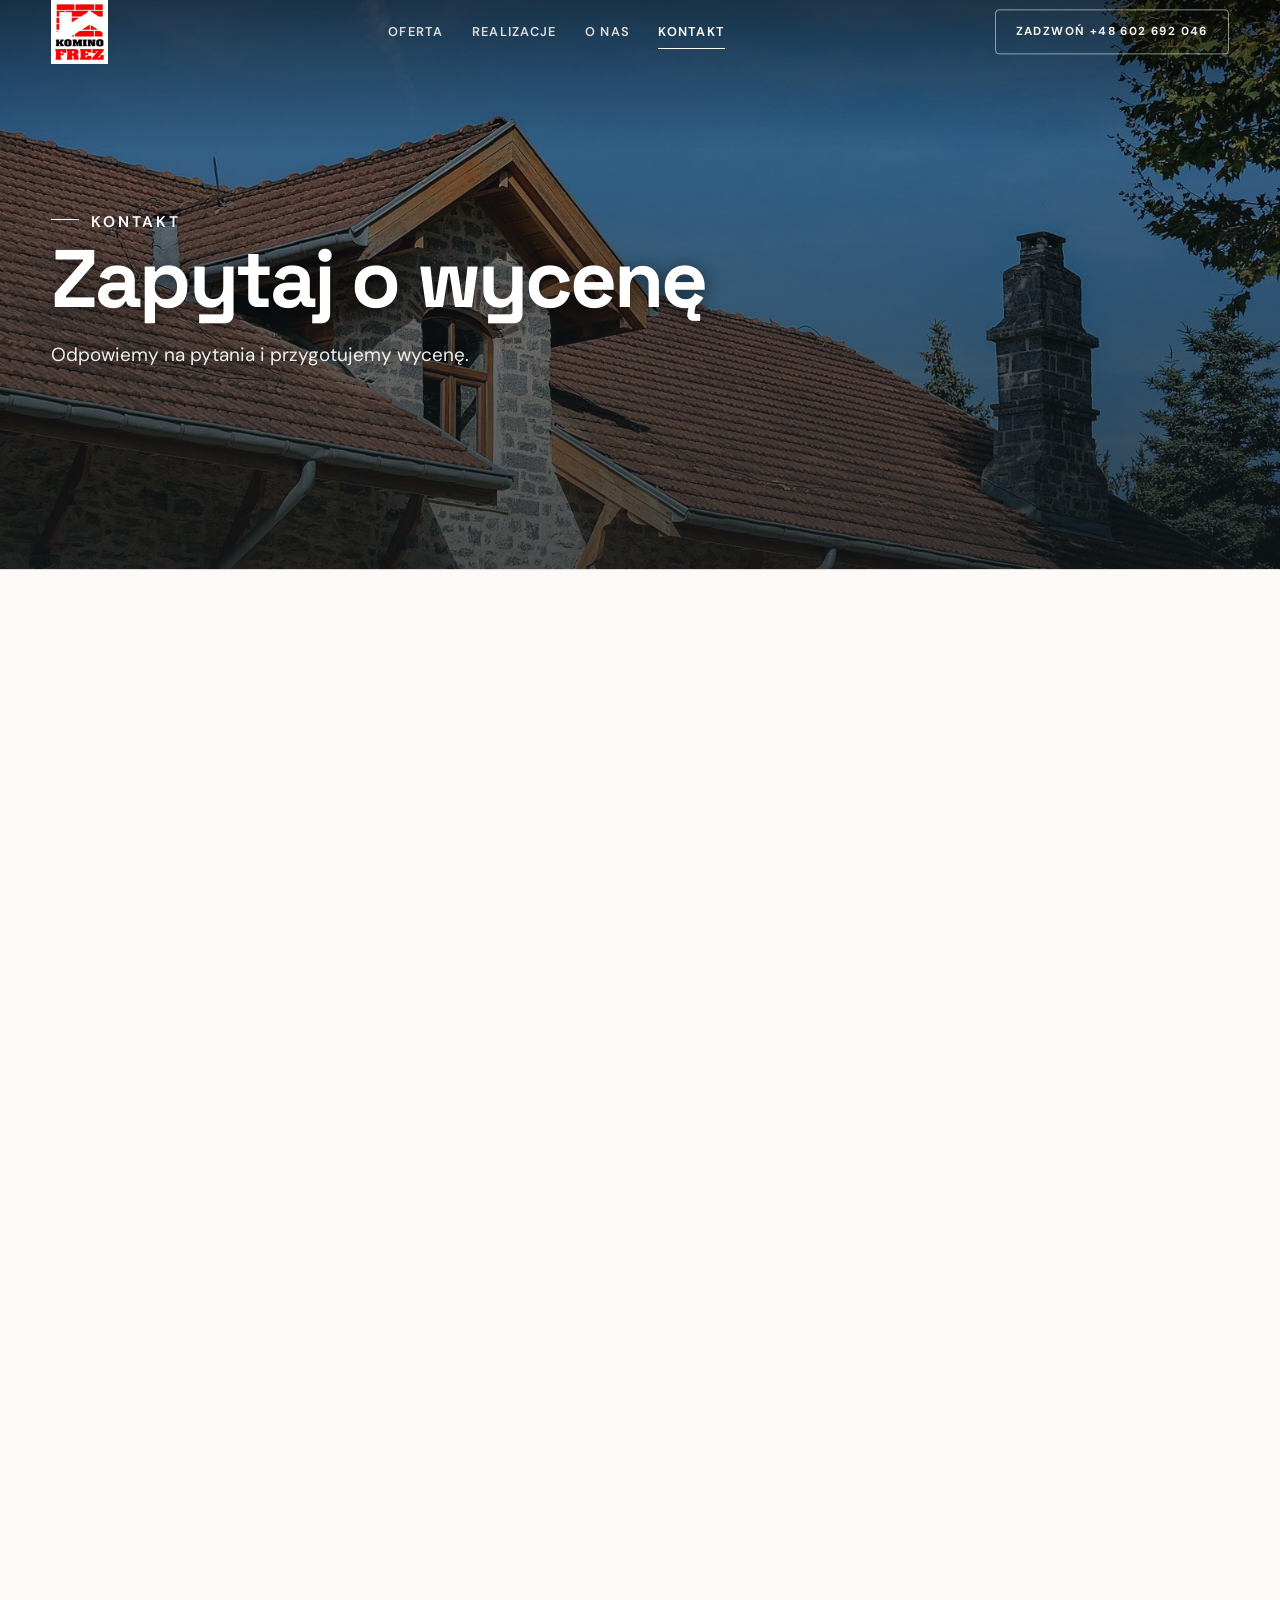
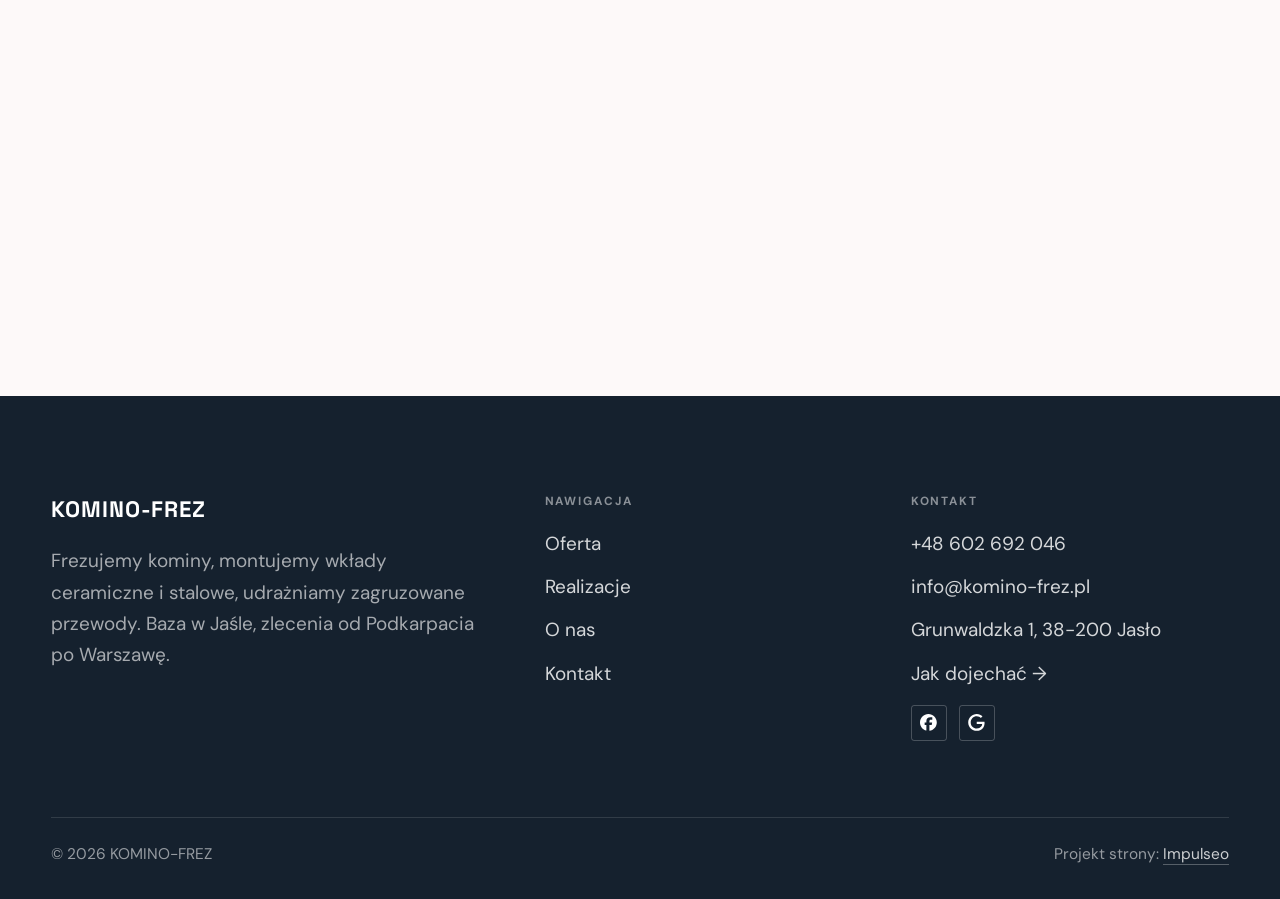
==== kontakt.html @ 948ffa6e "Strona demo: komino-frez" ====
<!DOCTYPE html>
<html lang="pl">
<head>
<meta charset="UTF-8">
<meta name="viewport" content="width=device-width, initial-scale=1.0">
<title>Kontakt - KOMINO-FREZ</title>
<meta name="description" content="Kontakt KOMINO-FREZ - Grunwaldzka 1, 38-200 Jasło">
<link rel="canonical" href="https://kris20032.github.io/komino-frez/kontakt.html">
<meta name="robots" content="noindex, nofollow">
<meta property="og:type" content="website">
<meta property="og:locale" content="pl_PL">
<meta property="og:site_name" content="KOMINO-FREZ">
<meta property="og:title" content="Kontakt - KOMINO-FREZ">
<meta property="og:description" content="Kontakt KOMINO-FREZ - Grunwaldzka 1, 38-200 Jasło">
<meta property="og:url" content="https://kris20032.github.io/komino-frez/kontakt.html">
<meta property="og:image" content="https://kris20032.github.io/komino-frez/img/og.jpg">
<meta property="og:image:width" content="1200">
<meta property="og:image:height" content="630">
<meta name="twitter:card" content="summary_large_image">
<link rel="preconnect" href="https://fonts.googleapis.com">
<link rel="preconnect" href="https://fonts.gstatic.com" crossorigin>
<link href="https://fonts.googleapis.com/css2?family=Space+Grotesk:wght@500;600;700&family=DM+Sans:opsz,wght@9..40,400;9..40,500;9..40,600&display=swap" rel="stylesheet">
<link rel="stylesheet" href="assets/styles.css?v=fa766d61">
</head>
<body>

<header class="nav">
  <div class="wrap nav-inner">
    <a class="brand brand-has-logo" href="index.html"><img class="brand-logo" src="img/logo.png" alt="KOMINO-FREZ" width="664" height="742" decoding="async"></a>
    <nav class="nav-links">
      <a href="oferta.html">Oferta</a>
      <a href="realizacje.html">Realizacje</a>
      <a href="o-nas.html">O nas</a>
      <a href="kontakt.html" class="active" aria-current="page">Kontakt</a>
      <a href="tel:+48602692046" class="btn btn-accent">Zadzwoń +48 602 692 046</a>
    </nav>
    <button class="nav-toggle" aria-label="Menu"><span></span><span></span><span></span></button>
  </div>
</header>

<main>
<section class="pagehead">
  <img src="img/g12.jpg" alt="KOMINO-FREZ - Zapytaj o wycenę" width="1600" height="1066" decoding="async">
  <div class="wrap">
    <span class="eyebrow">Kontakt</span>
    <h1>Zapytaj o wycenę</h1>
    <p>Odpowiemy na pytania i przygotujemy wycenę.</p>
  </div>
</section>
<section>
  <div class="wrap contact-grid">
    <div class="reveal">
      <span class="eyebrow">Dane kontaktowe</span>
      <h2 style="margin:var(--space-4) 0 var(--space-6)">KOMINO-FREZ</h2>
      <div class="info-list">
        <div class="info-row"><div class="ic"><svg class="ico-tel" width="16" height="16" viewBox="0 0 24 24" fill="none" aria-hidden="true"><path d="M6.6 10.8a15.5 15.5 0 0 0 6.6 6.6l2.2-2.2a1 1 0 0 1 1-.24 11.4 11.4 0 0 0 3.6.58 1 1 0 0 1 1 1V20a1 1 0 0 1-1 1A17 17 0 0 1 3 4a1 1 0 0 1 1-1h3.5a1 1 0 0 1 1 1c0 1.25.2 2.46.58 3.6a1 1 0 0 1-.25 1l-2.23 2.2Z" fill="currentColor"/></svg></div><div><div class="lbl">Telefon</div><a class="val" href="tel:+48602692046">+48 602 692 046</a></div></div>
        <div class="info-row"><div class="ic"><svg class="ico-mail" width="16" height="16" viewBox="0 0 24 24" fill="none" aria-hidden="true"><rect x="3.2" y="5.5" width="17.6" height="13" rx="1.6" stroke="currentColor" stroke-width="1.6"/><path d="M4 7l8 6 8-6" stroke="currentColor" stroke-width="1.6" stroke-linecap="round" stroke-linejoin="round"/></svg></div><div><div class="lbl">E-mail</div><a class="val" href="mailto:info@komino-frez.pl">info@komino-frez.pl</a></div></div>
        <div class="info-row"><div class="ic"><svg class="ico-pin" width="16" height="16" viewBox="0 0 24 24" fill="none" aria-hidden="true"><path d="M12 21s7-6.1 7-11.5A7 7 0 0 0 5 9.5C5 14.9 12 21 12 21Z" stroke="currentColor" stroke-width="1.6" fill="none"/><circle cx="12" cy="9.5" r="2.4" fill="currentColor"/></svg></div><div><div class="lbl">Adres</div><div class="val">Grunwaldzka 1, 38-200 Jasło</div></div></div>
      </div>
    </div>
    <div class="reveal">
      <form class="form" action="https://formsubmit.co/info@komino-frez.pl" method="POST">
        <input type="hidden" name="_subject" value="Zapytanie ze strony KOMINO-FREZ">
        <input type="hidden" name="_captcha" value="false">
        <input type="hidden" name="_template" value="table">
        <div class="fld"><label for="name">Imię / firma</label><input id="name" name="name" type="text" placeholder="np. Jan Kowalski" required></div>
        <div class="fld"><label for="email">E-mail</label><input id="email" name="email" type="email" placeholder="adres@email.pl" required></div>
        <div class="fld"><label for="phone">Telefon</label><input id="phone" name="phone" type="tel" placeholder="+48 ..."></div>
        <div class="fld"><label for="msg">Czego dotyczy zapytanie?</label><textarea id="msg" name="message" placeholder="Napisz krótko, w czym możemy pomóc" required></textarea></div>
        <button type="submit" class="btn btn-accent" style="width:100%;justify-content:center">Wyślij zapytanie <span class="arr">→</span></button>
        <p class="note">Wiadomość trafi bezpośrednio do nas. Można też zadzwonić: +48 602 692 046.</p>
      </form>
    </div>
  </div>
</section>
<section style="padding-top:0">
  <div class="wrap reveal">
    <iframe class="map" title="KOMINO-FREZ - Jasło" src="https://maps.google.com/maps?q=49.7413124%2C21.4814884&z=15&output=embed" loading="lazy" referrerpolicy="no-referrer-when-downgrade"></iframe>
  </div>
</section>
</main>

<footer>
  <div class="wrap">
    <div class="foot-grid">
      <div class="foot-brand">
        <div class="name">KOMINO-FREZ</div>
        <p>Frezujemy kominy, montujemy wkłady ceramiczne i stalowe, udrażniamy zagruzowane przewody. Baza w Jaśle, zlecenia od Podkarpacia po Warszawę.</p>
      </div>
      <div class="foot-col">
        <h4>Nawigacja</h4>
        <a href="oferta.html">Oferta</a>
        <a href="realizacje.html">Realizacje</a>
        <a href="o-nas.html">O nas</a>
        <a href="kontakt.html">Kontakt</a>
      </div>
      <div class="foot-col">
        <h4>Kontakt</h4>
        <a href="tel:+48602692046">+48 602 692 046</a>
        <a href="mailto:info@komino-frez.pl">info@komino-frez.pl</a>
        <p>Grunwaldzka 1, 38-200 Jasło</p>
        <a href="https://maps.google.com/?cid=12561230546235447447&g_mp=Cidnb29nbGUubWFwcy5wbGFjZXMudjEuUGxhY2VzLlNlYXJjaFRleHQQAhgEIAA" target="_blank" rel="noopener">Jak dojechać →</a>
      <div class="foot-soc">
        <a class="soc" href="https://www.facebook.com/kominofrez/" target="_blank" rel="noopener" aria-label="Facebook - KOMINO-FREZ"><svg viewBox="0 0 24 24" aria-hidden="true" focusable="false"><path d="M9.101 23.691v-7.98H6.627v-3.667h2.474v-1.58c0-4.085 1.848-5.978 5.858-5.978.401 0 .955.042 1.468.103a8.68 8.68 0 0 1 1.141.195v3.325a8.623 8.623 0 0 0-.653-.036 26.805 26.805 0 0 0-.733-.009c-.707 0-1.259.096-1.675.309a1.686 1.686 0 0 0-.679.622c-.258.42-.374.995-.374 1.752v1.297h3.919l-.386 2.103-.287 1.564h-3.246v8.245C19.396 23.238 24 18.179 24 12.044c0-6.627-5.373-12-12-12s-12 5.373-12 12c0 5.628 3.874 10.35 9.101 11.647Z" fill="currentColor"/></svg></a>
        <a class="soc" href="https://maps.google.com/?cid=12561230546235447447&g_mp=Cidnb29nbGUubWFwcy5wbGFjZXMudjEuUGxhY2VzLlNlYXJjaFRleHQQAhgEIAA" target="_blank" rel="noopener" aria-label="Google - KOMINO-FREZ"><svg viewBox="0 0 24 24" aria-hidden="true" focusable="false"><path d="M12.48 10.92v3.28h7.84c-.24 1.84-.853 3.187-1.787 4.133-1.147 1.147-2.933 2.4-6.053 2.4-4.827 0-8.6-3.893-8.6-8.72s3.773-8.72 8.6-8.72c2.6 0 4.507 1.027 5.907 2.347l2.307-2.307C18.747 1.44 16.133 0 12.48 0 5.867 0 .307 5.387.307 12s5.56 12 12.173 12c3.573 0 6.267-1.173 8.373-3.36 2.16-2.16 2.84-5.213 2.84-7.667 0-.76-.053-1.467-.173-2.053H12.48z" fill="currentColor"/></svg></a>
      </div>
      </div>
    </div>
    <div class="foot-bot">
      <span>© 2026 KOMINO-FREZ</span>
      <span>Projekt strony: <a class="foot-credit" href="https://impulseo.pl" target="_blank" rel="noopener">Impulseo</a></span>
    </div>
  </div>
</footer>
<div class="sticky-call"><a class="sc-call" href="tel:+48602692046"><svg class="ico-tel" width="16" height="16" viewBox="0 0 24 24" fill="none" aria-hidden="true"><path d="M6.6 10.8a15.5 15.5 0 0 0 6.6 6.6l2.2-2.2a1 1 0 0 1 1-.24 11.4 11.4 0 0 0 3.6.58 1 1 0 0 1 1 1V20a1 1 0 0 1-1 1A17 17 0 0 1 3 4a1 1 0 0 1 1-1h3.5a1 1 0 0 1 1 1c0 1.25.2 2.46.58 3.6a1 1 0 0 1-.25 1l-2.23 2.2Z" fill="currentColor"/></svg> Zadzwoń</a><a class="sc-quote" href="kontakt.html">Zadzwoń</a></div>
<div class="demo-wazne" data-do="2026-11-15" data-cykl="3" hidden><svg class="dw-ico" width="13" height="13" viewBox="0 0 24 24" fill="none" aria-hidden="true"><circle cx="12" cy="12" r="8.6" stroke="currentColor" stroke-width="1.8"/><path d="M12 7.2V12l3.3 2" stroke="currentColor" stroke-width="1.8" stroke-linecap="round"/></svg><span class="dw-txt"></span></div>

<script src="assets/main.js"></script>
</body>
</html>
---- assets/styles.css ----
/* ============================================================
   STOLBASZ — premium, architektoniczny B2B fit-out
   Jasna paleta, zero brązu. System wg premium-web-craft.
   Projekt strony: Impulseo (impulseo.pl)
   ============================================================ */

:root{
  /* PALETA — jasna, architektoniczna, chłodna */
  --paper:#F4F6F8;          /* główne tło */
  --paper-2:#E7EBEF;        /* sekcje alternatywne (chłodny jasny szary) */
  --paper-3:#E7EBEF;        /* delikatne wypełnienia */
  --ink:#15212E;            /* tekst główny — chłodny grafit */
  --ink-soft:#243443;       /* nagłówki drugorzędne */
  --muted:#6B7785;          /* tekst poboczny */
  --line:rgba(21,33,46,.12);/* hairline */
  --accent:#E8A317;         /* stonowany petrol-slate — jedyny akcent */
  --accent-d:#C9870C;
  --accent-soft:rgba(232,163,23,.10);
  --dark:#15212E;           /* sekcje ciemne (stopka/CTA) */

  /* HOVER ZDJĘĆ — JEDEN standard dla całego silnika (decyzja K. 04.08.2026, artefakt z wariantami).
     AKTUALNE (K.+Szymon 09.08.2026, wybór z artefaktu 6 wariantów): zoom 1.05 przy 1.4s -
     przy tak długim czasie mocniejszy kadr NIE skacze, tylko „oddycha". Poprzedni standard
     (1.02 / .55s z 04.08) odbierany jako dynamiczny i szybki.
     Spoczynek lekko przygaszony, ale TYLKO tam, gdzie jest mysz (@media hover:hover) —
     na telefonie zdjęcia zostają w pełnej jasności. */
  --img-zoom:1.05;                   /* K.+Szymon 09.08: wariant F z artefaktu porównawczego */
  --img-rest:brightness(.95) saturate(.99);
  --img-hot:brightness(1.06) saturate(1.05);
  --img-dur:1.4s;                    /* K.+Szymon 09.08 (wariant F): powoli = elegancko */
  --img-ease:cubic-bezier(.16,.84,.44,1);  /* miękki ogon, efekt „oddychania" */

  /* ODSTĘPY — skala 4/8 */
  --space-1:4px; --space-2:8px; --space-3:12px; --space-4:16px; --space-5:24px;
  --space-6:32px; --space-7:48px; --space-8:64px; --space-9:96px; --space-10:128px;

  /* TYPOGRAFIA — fluid clamp() (skala podbita 16.07.2026: większe, czytelniejsze litery — uwaga Adama) */
  --text-sm:clamp(.9rem,.87rem + .12vw,1rem);
  --text-base:clamp(1.08rem,1.04rem + .18vw,1.2rem);
  --text-lg:clamp(1.24rem,1.15rem + .34vw,1.44rem);
  --text-h3:clamp(1.34rem,1.22rem + .55vw,1.66rem);
  --text-h2:clamp(2.1rem,1.66rem + 2.1vw,3.1rem);
  --text-h1:clamp(2.9rem,2.1rem + 4vw,5.1rem);

  /* PROMIENIE — architektoniczne, raczej ostre */
  --r-sm:3px; --r-md:6px; --r-lg:10px;

  /* RUCH */
  --ease:cubic-bezier(.25,.46,.45,.94); --dur:.24s;

  /* CIENIE — miękkie, warstwowe */
  --sh-sm:0 1px 2px rgba(16,24,32,.04), 0 2px 8px rgba(16,24,32,.05);
  --sh-md:0 2px 6px rgba(16,24,32,.05), 0 12px 28px -8px rgba(16,24,32,.12);
  --sh-lg:0 6px 14px rgba(16,24,32,.07), 0 26px 56px -18px rgba(16,24,32,.22);

  --hairline:1px solid var(--line);

  --font-display:'Space Grotesk','Inter',sans-serif;
  --font-body:'DM Sans','Inter',sans-serif;
}

*{box-sizing:border-box;margin:0;padding:0}
html{scroll-behavior:smooth}
body{
  font-family:var(--font-body);
  font-size:var(--text-base);
  line-height:1.65;
  color:var(--ink);
  background:var(--paper);
  -webkit-font-smoothing:antialiased;
  text-rendering:optimizeLegibility;
}
img{max-width:100%;height:auto;display:block}  /* height:auto = width/height z atrybutów trzyma proporcje (TOP#12) */
a{color:inherit;text-decoration:none}

.wrap{width:min(92%,1180px);margin-inline:auto}
section{padding-block:clamp(52px,6.5vw,96px)}

h1,h2,h3{font-family:var(--font-display);font-weight:700;line-height:1.08;letter-spacing:-.02em;color:var(--ink)}
h1{font-size:var(--text-h1);letter-spacing:-.035em}
h2{font-size:var(--text-h2);letter-spacing:-.025em}
h3{font-size:var(--text-h3)}
/* MIARA — długość wiersza. WCAG 2.2 SC 1.4.8: max 80 znaków; Butterick: 45–90.
   68ch daje realnie 72–78 znaków polskiego tekstu, czyli z zapasem pod granicą.
   Wcześniej limit miał TYLKO <p> — <li>, <blockquote> i <dd> nie miały żadnego,
   i to jedyny powód, dla którego 23 bloki na dwóch oddanych stronach jadą po
   83–106 znaków w wierszu (pomiar 07.08.2026, bramka `miara`).
   ⚠️ Listy i definicje ograniczamy TYLKO bez klasy: `ul`/`ol` z klasą to u nas
   układ (siatki kafli, menu), a nie tekst ciągły — tam miarę wyznacza układ. */
/* 60ch, nie 68ch (K. 10.08): po zmianie fontów na węższe kroje (DM Sans i spółka)
   w 68ch mieściło się ~90 znaków - bramka pikselowa słusznie zgłaszała przekroczenie
   granicy 80. Pomiar na żywej przeglądarce: 60ch = 90 znaków, 53ch = ~78 znaków, czyli normę WCAG 1.4.8. */
:root{ --miara:53ch }
p{max-width:min(100%,var(--miara))}
blockquote,
ul:not([class])>li, ol:not([class])>li,
dl:not([class])>dd{max-width:min(100%,var(--miara))}

/* ⚠️ Świadomie BEZ wyjątku `.tile p,.card p,.svc p{max-width:none}`, choć nasuwa się sam:
   te akapity BYŁY już ograniczone (stare `p{max-width:65ch}`), więc „wyjątek" nie odblokowałby
   niczego nowego — tylko ROZLUŹNIŁ stan sprzed zmiany na wszystkich demach naraz.
   `figcaption` żadna z reguł wyżej nie dotyczy, więc też nie potrzebuje zwolnienia. */

/* ŁAMANIE. `balance` wyrównuje długości wierszy w nagłówku, `pretty` pilnuje ostatniego
   wiersza akapitu, żeby nie został w nim jeden wyraz. Obsługiwane od Chrome 117 /
   Safari 17.5; starsze przeglądarki po prostu ignorują tę własność.
   `text-wrap:pretty` nie występowało dotąd ANI RAZ w silniku ani w repo klientów. */
h1,h2,h3,.lead,.lede{text-wrap:balance}
p,li,blockquote,dd{text-wrap:pretty}

.eyebrow{
  font-family:var(--font-body);
  font-size:var(--text-sm);
  font-weight:600;
  letter-spacing:.18em;
  text-transform:uppercase;
  color:var(--accent);
  display:inline-flex;align-items:center;gap:var(--space-3);
}
/* flex:none + margin-top = kreska trzyma się PIERWSZEJ linii. Wcześniej align-items:center
   centrowało ją względem całego bloku i przy zawinięciu (długi kicker typu
   „…WNĘTRZ · LESZNO · OD 2019") druga linia lądowała z brzydkim wcięciem. */
.eyebrow{align-items:flex-start}
.eyebrow>*,.eyebrow{text-wrap:balance}   /* dlugi kicker lamal sie na sierote typu samo „2019" w drugiej linii */
.eyebrow::before{content:"";width:28px;height:1px;background:var(--accent);display:inline-block;flex:none;margin-top:.62em}

.muted{color:var(--muted)}
.lead{font-size:var(--text-lg);line-height:1.55;color:var(--ink-soft);max-width:50ch}

/* ---------- BUTTONS ---------- */
.btn{
  display:inline-flex;align-items:center;gap:var(--space-2);
  font-weight:600;font-size:var(--text-sm);letter-spacing:.02em;
  padding:var(--space-4) var(--space-6);
  border-radius:var(--r-sm);
  transition:transform var(--dur) var(--ease),box-shadow var(--dur) var(--ease),background var(--dur) var(--ease);
  cursor:pointer;border:1px solid transparent;
}
.btn-accent{background:var(--accent);color:#fff;box-shadow:var(--sh-sm)}
.btn-accent:hover{background:var(--accent-d);transform:translateY(-2px);box-shadow:var(--sh-md)}
.btn-accent:active{transform:translateY(0);box-shadow:var(--sh-sm)}
.btn-ghost{background:transparent;color:var(--ink);border-color:var(--line)}
.btn-ghost:hover{border-color:var(--accent);color:var(--accent);transform:translateY(-2px)}
.btn-light{background:#fff;color:var(--ink);box-shadow:var(--sh-sm)}
.btn-light:hover{transform:translateY(-2px);box-shadow:var(--sh-md)}
.btn .arr{transition:transform var(--dur) var(--ease)}
.btn:hover .arr{transform:translateX(4px)}

/* ---------- NAV ---------- */
.nav{
  position:sticky;top:0;z-index:50;
  background:color-mix(in srgb,var(--paper) 88%,transparent);
  backdrop-filter:saturate(140%) blur(10px);
  border-bottom:var(--hairline);
}
.nav-inner{display:flex;align-items:center;justify-content:space-between;gap:var(--space-5);height:72px}
/* ANTY-NACHODZENIE (K. 05.08.2026): długa nazwa firmy + przycisk z pełnym numerem nie mieściły się w pasku
   i flex ściskał linki PONIŻEJ ich treści - "Kontakt" wchodził na ramkę "Zadzwoń +48 ...". Teraz ustępuje
   nazwa marki (skrót wielokropkiem), a menu i przycisk nigdy się nie kurczą ani nie zachodzą na siebie. */
.brand{display:flex;flex-direction:column;line-height:1;min-width:0;flex:0 1 auto}
.brand .name{font-family:var(--font-display);font-weight:800;font-size:1.35rem;letter-spacing:.04em;white-space:nowrap;overflow:hidden;text-overflow:ellipsis}
.brand .sub{font-size:.62rem;letter-spacing:.34em;text-transform:uppercase;color:var(--muted);margin-top:5px;white-space:nowrap;overflow:hidden;text-overflow:ellipsis}
.nav-links{display:flex;align-items:center;gap:var(--space-6);flex:0 0 auto}
.nav-links a{font-size:var(--text-sm);font-weight:500;color:var(--ink-soft);position:relative;padding-block:4px;white-space:nowrap;transition:color var(--dur) var(--ease)}
.nav-links a::after{content:"";position:absolute;left:0;bottom:0;width:0;height:1.5px;background:var(--accent);transition:width var(--dur) var(--ease)}
.nav-links a:hover,.nav-links a.active{color:var(--ink)}
.nav-links a:hover::after,.nav-links a.active::after{width:100%}
.nav-links .btn{padding:var(--space-2) var(--space-5)}
/* przyciski w nav: właściwy kolor (przebij .nav-links a) + bez podkreślenia */
.nav-links a.btn-accent{color:#fff}
.nav-links a.btn-ghost,.nav-links a.btn-light{color:var(--ink)}
/* CTA w pasku: NIE podkreślenie spod linków menu, ale ten sam przelatujący błysk,
   co na wszystkich innych przyciskach (zgłoszenie K. 13.08.2026 - „na hero jest efekt
   światła przechodzącego przez przycisk, na navbarze go nie ma, a mają być identyczne").
   Reguła `.nav-links a::after` jest silniejsza od `.btn::after`, więc trzeba jej
   geometrię wyzerować i wpisać połysk z nazwy - samo `display:none` gasiło efekt. */
.nav-links a.btn::after{
  display:block;content:"";position:absolute;inset:0;z-index:-1;pointer-events:none;
  width:auto;height:auto;border-radius:inherit;   /* kasuje geometrię podkreślenia (width:0;height:1.5px) */
  background:linear-gradient(100deg,transparent 32%,rgba(255,255,255,.20) 50%,transparent 68%);
  translate:-120% 0}
@media (prefers-reduced-motion:no-preference){
  .nav-links a.btn:hover::after{translate:120% 0;transition:translate .75s var(--mt-ease,cubic-bezier(.16,.84,.44,1))}
}
.nav-toggle{display:none;background:none;border:none;cursor:pointer;flex-direction:column;gap:5px;padding:8px}
.nav-toggle span{width:24px;height:2px;background:var(--ink);transition:var(--dur)}
/* Ciasny zakres MIĘDZY menu mobilnym a pełnym pulpitem: zbijamy odstępy i nazwę marki,
   żeby wszystko zmieściło się naturalnie, zanim w ogóle dojdzie do skracania wielokropkiem. */
@media(max-width:1280px) and (min-width:921px){
  .nav-links{gap:var(--space-4)}
  .nav-links .btn{padding:var(--space-2) var(--space-4)}
  .brand .name{font-size:1.15rem}
}

/* ---------- HERO (split) ---------- */
.hero{position:relative;overflow:hidden;border-bottom:var(--hairline)}
.hero-grid{display:grid;grid-template-columns:1.05fr .95fr;gap:clamp(24px,4vw,60px);align-items:center;
  padding-block:clamp(36px,4.5vw,64px)}
.hero-copy .eyebrow{margin-bottom:var(--space-5)}
.hero-copy h1{margin-bottom:var(--space-5)}
.hero-copy .lead{margin-bottom:var(--space-7)}
.hero-actions{display:flex;flex-wrap:wrap;gap:var(--space-4)}
.hero-art{position:relative;aspect-ratio:4/3;border-radius:var(--r-lg);overflow:hidden;box-shadow:var(--sh-lg)}
.hero-art img{width:100%;height:100%;object-fit:cover}
.hero-art::after{content:"";position:absolute;inset:0;background:linear-gradient(180deg,transparent 55%,rgba(18,24,28,.28))}
.hero-badge{position:absolute;left:var(--space-5);bottom:var(--space-5);z-index:2;
  background:rgba(252,252,251,.94);backdrop-filter:blur(4px);
  border-radius:var(--r-md);padding:var(--space-4) var(--space-5);box-shadow:var(--sh-md);max-width:78%}
.hero-badge strong{display:block;font-family:var(--font-display);font-size:1rem;letter-spacing:-.01em}
.hero-badge span{font-size:var(--text-sm);color:var(--muted)}

/* ---------- HERO duży / kinowy (strona główna) ---------- */
.hero-cine{position:relative;min-height:clamp(560px,82vh,840px);min-height:clamp(560px,82svh,840px);display:flex;align-items:center;overflow:hidden;border-bottom:var(--hairline)}
.hero-cine>img{position:absolute;inset:0;width:100%;height:100%;object-fit:cover;z-index:0}
.hero-cine::after{content:"";position:absolute;inset:0;z-index:1;
  background:linear-gradient(95deg,rgba(13,18,23,.86) 0%,rgba(13,18,23,.64) 32%,rgba(13,18,23,.24) 62%,rgba(13,18,23,.04) 100%)}
.hero-cine .wrap{position:relative;z-index:2;padding-block:var(--space-8)}
.hero-cine .hero-copy{max-width:660px}
.hero-cine .eyebrow{color:#fff;margin-bottom:var(--space-5)}
.hero-cine .eyebrow::before{background:#fff}
.hero-cine h1{color:#fff;margin-bottom:var(--space-5);font-size:clamp(2.9rem,2rem + 4.4vw,5.2rem);text-wrap:balance}
.hero-cine .lead{color:rgba(255,255,255,.92);max-width:48ch;margin-bottom:var(--space-7)}
.hero-cine .hero-actions{display:flex;flex-wrap:wrap;gap:var(--space-4)}
/* NISKIE OKNO (laptop z dokiem i paskami przeglądarki ma ~700-780 px wysokości widoku):
   H1 do 5.2rem + długi lead nie mieściły się i przyciski wypadały POD krawędź ekranu -
   klient widział stronę bez ani jednego CTA. Skalujemy w dół, zamiast przycinać treść. */
@media(min-width:821px) and (max-height:820px){
  .hero-cine{min-height:clamp(520px,94svh,780px)}
  .hero-cine .wrap{padding-block:var(--space-6)}
  .hero-cine h1{font-size:clamp(2.2rem,1.5rem + 2.6vw,3.6rem);margin-bottom:var(--space-4)}
  .hero-cine .eyebrow{margin-bottom:var(--space-4)}
  .hero-cine .lead{margin-bottom:var(--space-5);max-width:44ch}
}
@media(max-width:680px){
  .hero-cine{min-height:clamp(520px,76vh,640px);min-height:clamp(520px,76svh,640px);align-items:flex-end}
  .hero-cine::after{background:linear-gradient(0deg,rgba(13,18,23,.9) 6%,rgba(13,18,23,.45) 55%,rgba(13,18,23,.25) 100%)}
  .hero-cine .wrap{padding-bottom:var(--space-9)}
  /* TELEFON (~90% oglądających): lead potrafił zająć 8 linii i zepchnąć CTA poza pierwszy ekran.
     Zwężamy interlinię i skalę - treści nie ucinamy, bo to ona sprzedaje. */
  .hero-cine .lead{font-size:.98rem;line-height:1.5;margin-bottom:var(--space-5)}
  .hero-cine .eyebrow{font-size:.72rem;letter-spacing:.13em;margin-bottom:var(--space-4)}
  .hero-cine .eyebrow::before{width:20px}
  .hero-cine h1{margin-bottom:var(--space-4)}
}

/* full-bleed hero variant (podstrony) */
.pagehead{position:relative;min-height:46vh;min-height:46svh;display:flex;align-items:flex-end;overflow:hidden;border-bottom:var(--hairline)}
.pagehead img{position:absolute;inset:0;width:100%;height:100%;object-fit:cover}
/* 10.08.2026 (decyzja K.): mocniejsze przyciemnienie + cień pod tekstem. Bramka mierzyła na
   nagłówkach podstron 3,38-3,43:1 przy wymaganych 4,5 — jasne zdjęcie (hala, śnieg, niebo)
   podchodziło pod biały tekst. Zdjęcia klientów są różne, więc kontrast musi dawać WARSTWA,
   a nie szczęśliwy dobór kadru. */
.pagehead::after{content:"";position:absolute;inset:0;background:linear-gradient(180deg,rgba(18,24,28,.40),rgba(18,24,28,.76))}
.pagehead .wrap{position:relative;z-index:2;padding-block:var(--space-9);color:#fff}
.pagehead h1{color:#fff;max-width:18ch;text-shadow:0 2px 16px rgba(0,0,0,.55)}
.pagehead .eyebrow{color:#fff}
.pagehead .eyebrow::before{background:#fff}
.pagehead p{color:rgba(255,255,255,.92);margin-top:var(--space-4);max-width:54ch;text-shadow:0 1px 12px rgba(0,0,0,.5)}

/* ---------- STRIP (pasek skrótów / liczby) ---------- */
.strip{background:var(--dark);color:#fff}
/* PASEK HASEŁ — standard 04.08.2026 (decyzja K.): 5 haseł w JEDNYM rzędzie, tekst WYŚRODKOWANY,
   węższe marginesy boczne niż reszta strony (pasek ma iść szerzej), równe wysokości kolumn. */
.strip .wrap{width:min(96%,1440px);display:grid;grid-template-columns:repeat(5,1fr);
  gap:var(--space-5);padding-block:var(--space-7);align-items:stretch}
.strip .item .k{font-family:var(--font-display);font-size:clamp(1.05rem,.82rem + .85vw,1.55rem);
  font-weight:800;letter-spacing:-.02em;color:#fff;line-height:1.18;text-wrap:balance}
.strip .item .v{font-size:var(--text-sm);color:rgba(255,255,255,.66);margin-top:var(--space-2);line-height:1.4}
.strip .item{border-left:2px solid var(--accent);padding-inline:var(--space-4);
  text-align:center;display:flex;flex-direction:column;justify-content:center}
/* liczba kolumn = liczba haseł, żeby ostatnie nie zostawało samo w drugim rzędzie.
   Klasę n-N nadaje multipage.py; domyślnie (bez klasy) pasek jest 5-kolumnowy. */
.strip.n-2 .wrap{grid-template-columns:repeat(2,1fr)}
.strip.n-3 .wrap{grid-template-columns:repeat(3,1fr)}
.strip.n-4 .wrap{grid-template-columns:repeat(4,1fr);gap:var(--space-6)}
.strip.n-4 .item .k{font-size:clamp(1.3rem,1rem + 1.1vw,2rem)}
.strip.n-6 .wrap{grid-template-columns:repeat(6,1fr);gap:var(--space-4)}
.strip.n-6 .item .k{font-size:clamp(.98rem,.8rem + .7vw,1.35rem)}
/* równe łamanie: zamiast "długa linia + jedno słowo" obie linie zbliżonej długości */
.strip .item .k{text-wrap:balance}

/* ---------- SECTION HEAD ---------- */
.head{max-width:48rem;margin-bottom:var(--space-8)}
.head.center{margin-inline:auto;text-align:center}
.head .eyebrow{margin-bottom:var(--space-4)}
.head h2{margin-bottom:var(--space-4)}
.head p{color:var(--muted);font-size:var(--text-lg);line-height:1.55}
.head.center p{margin-inline:auto}

/* ---------- INTRO SPLIT ---------- */
.split{display:grid;grid-template-columns:.92fr 1.08fr;gap:clamp(28px,5vw,80px);align-items:center}
.split.rev{grid-template-columns:1.08fr .92fr}
.split.rev .split-art{order:-1}
.split-art{position:relative;aspect-ratio:5/4;border-radius:var(--r-lg);overflow:hidden;box-shadow:var(--sh-lg)}
.split-art img{width:100%;height:100%;object-fit:cover}
.split-copy h2{margin-bottom:var(--space-5)}
.split-copy p+p{margin-top:var(--space-4)}
.split-copy .btn{margin-top:var(--space-6)}

/* ---------- SERVICES (zakres) ---------- */
.svc-grid{display:grid;grid-template-columns:repeat(auto-fit,minmax(280px,1fr));gap:var(--space-5)}
.svc{background:#fff;border:var(--hairline);border-radius:var(--r-md);padding:var(--space-7) var(--space-6);
  transition:transform var(--dur) var(--ease),box-shadow var(--dur) var(--ease),border-color var(--dur) var(--ease);
  position:relative;overflow:hidden}
.svc::before{content:"";position:absolute;left:0;top:0;width:3px;height:0;background:var(--accent);transition:height var(--dur) var(--ease)}
.svc:hover{transform:translateY(-4px);box-shadow:var(--sh-md);border-color:transparent}
.svc:hover::before{height:100%}
.svc .ic{font-family:var(--font-display);font-size:.8rem;font-weight:700;letter-spacing:.12em;color:var(--accent);margin-bottom:var(--space-4)}
.svc h3{margin-bottom:var(--space-3);font-size:1.22rem}
.svc p{color:var(--muted);font-size:var(--text-base);line-height:1.6}

/* big detailed service rows */
.svc-row{display:grid;grid-template-columns:.8fr 1.2fr;gap:clamp(20px,4vw,60px);align-items:center;padding-block:var(--space-8)}
.svc-row+.svc-row{border-top:var(--hairline)}
.svc-row.rev{grid-template-columns:1.2fr .8fr}
/* Naprzemienny układ wierszy oferty: co drugi wiersz ma zdjęcie po PRAWEJ.
   Było `order:-1` — martwy kod, bo zdjęcie i tak jest pierwszym dzieckiem w HTML,
   więc wszystkie wiersze wyglądały identycznie (zdjęcie zawsze z lewej), a `rev`
   zmieniało tylko szerokość kolumn. Znalezione 29.07.2026 przy różnicowaniu kierunków
   animacji (pomiar pozycji: art.mid 390/502 przy row.mid 756 — zawsze lewa strona). */
.svc-row.rev .svc-row-art{order:2}
.svc-row-art{aspect-ratio:4/3;border-radius:var(--r-md);overflow:hidden;box-shadow:var(--sh-md)}
.svc-row-art img{width:100%;height:100%;object-fit:cover}
.svc-row h3{font-size:1.5rem;margin-bottom:var(--space-4)}
.svc-row .num{font-family:var(--font-display);font-size:.85rem;font-weight:700;letter-spacing:.14em;color:var(--accent);display:block;margin-bottom:var(--space-3)}
.svc-row ul{list-style:none;margin-top:var(--space-4);display:flex;flex-direction:column;gap:var(--space-2)}
.svc-row li{position:relative;padding-left:var(--space-5);color:var(--muted);font-size:var(--text-base)}
.svc-row li::before{content:"";position:absolute;left:0;top:.62em;width:8px;height:1px;background:var(--accent)}

/* ---------- GALLERY (realizacje) ---------- */
.gallery{display:grid;grid-template-columns:repeat(12,1fr);gap:var(--space-4);grid-auto-rows:200px}
/* GALERIA MASONRY — pionowe zdjęcia (portrety beauty/wellness) bez przycinania: kolumny, height auto */
.gallery-masonry{column-count:3;column-gap:var(--space-4)}
@media(max-width:900px){.gallery-masonry{column-count:2}}
@media(max-width:560px){.gallery-masonry{column-count:1}}
.gallery-masonry .m-tile{break-inside:avoid;margin:0 0 var(--space-4);padding:0;position:relative;overflow:hidden;border-radius:var(--r-md);border:1px solid var(--line)}
.gallery-masonry .m-tile img{width:100%;height:auto;display:block}
.gallery-masonry .m-tile .cap{position:absolute;left:0;right:0;bottom:0;padding:var(--space-4);color:#fff;background:linear-gradient(0deg,rgba(0,0,0,.55),transparent);font-size:var(--text-sm)}
.gallery-masonry .m-tile .cap small{display:block;font-weight:400;opacity:.78;letter-spacing:.04em;text-transform:uppercase;font-size:.66rem;margin-top:3px}
.tile{position:relative;overflow:hidden;border-radius:var(--r-md);box-shadow:var(--sh-sm);
  transition:transform var(--dur) var(--ease),box-shadow var(--dur) var(--ease)}
.tile img{width:100%;height:100%;object-fit:cover;
  transition:transform var(--img-dur) var(--img-ease),filter var(--img-dur) var(--img-ease)}
.tile:hover{box-shadow:var(--sh-md)}
.tile .cap{position:absolute;left:0;right:0;bottom:0;padding:var(--space-5) var(--space-4) var(--space-4);
  /* mocniejszy spad + cien pod tekstem: na JASNYCH zdjeciach klienta (biale fronty, sciany)
     slaby gradient dawal kontrast ~1.5:1 zamiast wymaganych 3.6:1 (bramka wygladu, 10.08.2026) */
  background:linear-gradient(transparent 10%,rgba(18,24,28,.55) 40%,rgba(18,24,28,.88) 68%,rgba(18,24,28,.99));color:#fff;
  text-shadow:0 1px 2px rgba(0,0,0,.85),0 2px 10px rgba(0,0,0,.55);
  font-size:var(--text-sm);font-weight:600;letter-spacing:.01em;
  opacity:0;transform:translateY(8px);transition:var(--dur) var(--ease)}
.tile:hover .cap{opacity:1;transform:translateY(0)}
.tile .cap small{display:block;font-weight:400;opacity:.78;letter-spacing:.04em;text-transform:uppercase;font-size:.66rem;margin-top:3px}
/* bento spans */
.t-wide{grid-column:span 6}
.t-tall{grid-column:span 6;grid-row:span 2}
.t-std{grid-column:span 6}
.t-third{grid-column:span 4}
.t-two3{grid-column:span 8}

/* ---------- TRUST / WIARYGODNOŚĆ ---------- */
.trust{background:var(--paper-2)}
.trust-grid{display:grid;grid-template-columns:repeat(auto-fit,minmax(240px,1fr));gap:var(--space-5);margin-top:var(--space-7)}
.trust-card{background:#fff;border-radius:var(--r-md);padding:var(--space-7) var(--space-6);box-shadow:var(--sh-sm);border-top:3px solid var(--accent)}
.trust-card .big{font-family:var(--font-display);font-size:clamp(1.8rem,1.3rem + 1.6vw,2.6rem);font-weight:800;letter-spacing:-.02em;color:var(--ink);line-height:1}
.trust-card h3{font-size:1.12rem;margin:var(--space-3) 0 var(--space-2)}
.trust-card p{color:var(--muted);font-size:var(--text-base);line-height:1.55}

/* ---------- CTA band ---------- */
.cta{background:var(--dark);color:#fff;position:relative;overflow:hidden}
/* telefon w CTA: na ciemnym tle biały (domyślnie), rodziny z JASNYM tłem CTA
   nadpisują to u siebie - wcześniej kolor siedział w stylu inline i wygrywał z rodziną. */
.cta .btn-ghost-cta{color:#fff;border-color:rgba(255,255,255,.3)}
.cta .wrap{display:grid;grid-template-columns:1.4fr .6fr;gap:var(--space-7);align-items:center;position:relative;z-index:2}
.cta h2{color:#fff;max-width:20ch}
.cta p{color:rgba(255,255,255,.74);margin-top:var(--space-4)}
.cta-actions{display:flex;flex-direction:column;gap:var(--space-3);align-items:flex-start}
.cta::before{content:"";position:absolute;right:-80px;top:-80px;width:360px;height:360px;border-radius:50%;
  background:radial-gradient(circle,var(--accent-soft),transparent 70%)}

/* ---------- CONTACT ---------- */
.contact-grid{display:grid;grid-template-columns:.85fr 1.15fr;gap:clamp(28px,4vw,56px);align-items:start}
.info-list{display:flex;flex-direction:column;gap:var(--space-2)}
.info-row{display:flex;gap:var(--space-4);align-items:flex-start;padding-block:var(--space-4);border-bottom:var(--hairline)}
.info-row .ic{flex:none;width:42px;height:42px;display:grid;place-items:center;border-radius:50%;
  background:var(--accent-soft);color:var(--accent);font-size:1.05rem}
.info-row .lbl{font-size:.72rem;letter-spacing:.14em;text-transform:uppercase;color:var(--muted)}
.info-row .val{font-weight:600;font-size:var(--text-base);margin-top:2px}
.info-row a.val:hover{color:var(--accent)}
.map{border:none;border-radius:var(--r-lg);box-shadow:var(--sh-md);width:100%;height:100%;min-height:380px;filter:grayscale(.2) contrast(1.02)}
.form{background:#fff;border:var(--hairline);border-radius:var(--r-lg);padding:clamp(24px,3vw,40px);box-shadow:var(--sh-sm)}
.form .fld{margin-bottom:var(--space-5)}
.form label{display:block;font-size:var(--text-sm);font-weight:600;margin-bottom:var(--space-2)}
.form input,.form textarea{width:100%;font-family:inherit;font-size:var(--text-base);color:var(--ink);
  padding:var(--space-4);border:var(--hairline);border-radius:var(--r-sm);background:var(--paper);transition:border-color var(--dur)}
.form input:focus,.form textarea:focus{outline:none;border-color:var(--accent);background:#fff}
.form textarea{resize:vertical;min-height:120px}
.form .note{font-size:var(--text-sm);color:var(--muted);margin-top:var(--space-3)}

/* ---------- FOOTER ---------- */
footer{background:var(--dark);color:#fff;padding-block:var(--space-9) var(--space-6)}
.foot-grid{display:grid;grid-template-columns:1.4fr 1fr 1fr;gap:var(--space-7);margin-bottom:var(--space-8)}
.foot-brand .name{font-family:var(--font-display);font-weight:800;font-size:1.4rem;letter-spacing:.04em}
.foot-brand p{color:rgba(255,255,255,.62);margin-top:var(--space-4);font-size:var(--text-base);max-width:38ch}
.foot-col h4{font-size:.74rem;letter-spacing:.16em;text-transform:uppercase;color:rgba(255,255,255,.5);margin-bottom:var(--space-4)}
.foot-col a,.foot-col p{display:block;color:rgba(255,255,255,.82);font-size:var(--text-base);margin-bottom:var(--space-3)}
.foot-col a:hover{color:#fff}
.foot-bot{border-top:1px solid rgba(255,255,255,.12);padding-top:var(--space-5);display:flex;justify-content:space-between;flex-wrap:wrap;gap:var(--space-3);
  font-size:var(--text-sm);color:rgba(255,255,255,.55)}
.foot-bot a:hover{color:#fff}
/* Podpis w stopce = klikalny link do impulseo.pl (31.07.2026). Ma być WIDOCZNIE klikalny,
   ale nie krzyczeć - stąd sam kolor jaśniejszy + delikatne podkreślenie na najeździe. */
.foot-bot a.foot-credit{color:rgba(255,255,255,.78);text-decoration:none;border-bottom:1px solid rgba(255,255,255,.28)}
.foot-bot a.foot-credit:hover{color:#fff;border-bottom-color:#fff}

/* ---------- REVEAL ---------- */
.reveal{opacity:0;transform:translateY(22px);transition:opacity .6s var(--ease),transform .6s var(--ease)}
.reveal.in{opacity:1;transform:none}

/* ---------- RESPONSIVE ---------- */
@media(max-width:920px){
  .hero-grid,.split,.split.rev,.svc-row,.svc-row.rev,.cta .wrap,.contact-grid,.foot-grid{grid-template-columns:1fr}
  .split.rev .split-art,.svc-row.rev .svc-row-art{order:0}
  .hero-art{aspect-ratio:16/10;max-height:420px}
  .strip .wrap,.strip.n-2 .wrap,.strip.n-3 .wrap,.strip.n-4 .wrap,.strip.n-6 .wrap{grid-template-columns:repeat(2,1fr);gap:var(--space-6)}
  .strip .item .k,.strip.n-6 .item .k{font-size:clamp(1.3rem,1.1rem + 1vw,2rem)}
  .gallery{grid-auto-rows:180px}
  .t-wide,.t-tall,.t-std,.t-third,.t-two3{grid-column:span 6}
  .t-tall{grid-row:span 1}
  .cta-actions{flex-direction:row;flex-wrap:wrap}
  .foot-grid{gap:var(--space-6)}
}
@media(max-width:680px){
  .nav-links{position:fixed;inset:72px 0 auto 0;background:var(--paper);flex-direction:column;align-items:stretch;
    gap:0;padding:var(--space-4) 6%;border-bottom:var(--hairline);box-shadow:var(--sh-md);
    transform:translateY(-120%);transition:transform var(--dur) var(--ease)}
  .nav-links.open{transform:translateY(0)}
  .nav-links a{padding-block:var(--space-4);border-bottom:var(--hairline)}
  .nav-links .btn{margin-top:var(--space-3);justify-content:center}
  .nav-toggle{display:flex}
  .strip .wrap,.strip.n-2 .wrap,.strip.n-3 .wrap,.strip.n-4 .wrap,.strip.n-6 .wrap{grid-template-columns:1fr}
  .gallery{grid-template-columns:repeat(6,1fr)}
  .foot-grid{grid-template-columns:1fr}
}
@media(prefers-reduced-motion:reduce){
  /* audyt 09.08 TOP#14: samo skrócenie duration przy animacji INFINITE = stroboskop
     (pętla .01ms miga ekranem); iteration-count:1 gasi pętlę naprawdę. Pseudoelementy
     też - tła hero (gastro/studio) animują ::before/img, blanket na * ich nie łapał. */
  *,*::before,*::after{animation-duration:.01ms!important;animation-iteration-count:1!important;animation-delay:0s!important;transition:none!important}
  .reveal{opacity:1!important;transform:none!important}
  html{scroll-behavior:auto}
}

/* ============================================================
   PREMIUM LAYER — destylat deep-researchu branż (anty-AI, spokój).
   Zmienne STOLBASZ (--accent/--ink/--paper/--line/--dark). Ruch ledwo
   zauważalny, krzywa cubic-bezier(.16,.84,.44,1); prefers-reduced-motion
   pokryte blanketem wyżej. Karty hairline zamiast cieni = #1 sygnał „nie-AI".
   ============================================================ */

/* więcej oddechu między sekcjami (liderzy: 110-130px) */
section{padding-block:clamp(64px,8vw,128px)}

/* 1) Aksamitny reveal — dłuższa, miękka krzywa zamiast „skoku" */
.reveal{transition:opacity .9s cubic-bezier(.16,.84,.44,1),transform .9s cubic-bezier(.16,.84,.44,1);will-change:opacity,transform}
/* stagger TYLKO w galerii (tam pozycja = porządek dzieci) */
.gallery .reveal:nth-child(2){transition-delay:.07s}
.gallery .reveal:nth-child(3){transition-delay:.14s}
.gallery .reveal:nth-child(4){transition-delay:.21s}
.gallery .reveal:nth-child(5){transition-delay:.28s}
.gallery .reveal:nth-child(6){transition-delay:.35s}

/* 2) Hero STATYCZNY na .hero-cine — Ken Burns CAŁKIEM WYŁĄCZONY 26.06 (3. zgłoszenie Szymona).
   GENEZA: animowanie scale na <img> hero z teksturami (cegły/framugi) re-samplinguje obraz
   klatka po klatce → na części ekranów drobne drganie/shimmer = „heroshot się trzęsie".
   translateY usunięto wcześniej, scale-only + will-change/GPU NIE wystarczyły do GWARANCJI gładkości.
   Krzysztof zażądał pewności („make sure, że błąd się nie pojawi") > efekt. Zero animacji = 0% drgania.
   Delikatny zoom zostaje TYLKO w pełnoekranowych hero gastro/studio (hg-bg/hs-bg — tło, inny
   mechanizm, chwalone, nigdy nie zgłaszane). NIE wracać do KB na .hero-cine bez realnego testu
   na sprzęcie klienta — to ryzyko regresji „trzęsienia”. */
/* BEZPIECZNY "wow" na hero = jednorazowy FADE-IN (opacity), nie zoom.
   opacity nie dotyka bitmapy → gładkie na KAŻDYM zdjęciu/ekranie/GPU, zero ryzyka migotania.
   Geometryczny ruch (scale/translate) na .hero-cine jest ZAKAZANY (bramka pilnuje). */
@keyframes heroFade{from{opacity:0}to{opacity:1}}
.hero-cine>img{transform:none;animation:heroFade 1.1s ease-out both}

/* 3) Akcentowy hairline pod nagłówkiem sekcji, który „rysuje się" przy wejściu */
.head h2{position:relative;padding-bottom:18px}
.head h2::after{content:"";position:absolute;left:0;bottom:0;height:1px;width:0;background:var(--accent);transition:width 1s cubic-bezier(.16,.84,.44,1) .15s}
.head.center h2::after{left:50%;transform:translateX(-50%)}
.head.reveal.in h2::after,.head.center.reveal.in h2::after{width:54px}

/* 4) Karty HAIRLINE zamiast cieni/zaokrągleń (najmocniejszy anty-AI detal) */
.svc{background:transparent;border:1px solid var(--line);border-radius:var(--r-sm);box-shadow:none}
.svc:hover{box-shadow:none;border-color:var(--accent);transform:translateY(-3px)}
.trust-card{background:transparent;box-shadow:none;border:1px solid var(--line);border-top:2px solid var(--accent);border-radius:var(--r-sm)}
.tile{box-shadow:none;border-radius:var(--r-sm)}
.tile:hover{box-shadow:none}

/* 5) Sticky-nav kondensuje się po przewinięciu (sygnał dopracowania) */
.nav{transition:box-shadow .4s ease,background .4s ease}
.nav.is-stuck{box-shadow:0 1px 0 var(--line),0 14px 30px -24px rgba(0,0,0,.45)}
.nav-inner{transition:height .35s var(--ease)}
.nav.is-stuck .nav-inner{height:60px}

/* 6) MANIFESTO — pełnoekranowy cytat-bohater (zastępuje generyczne „Dlaczego my") */
.manifesto{background:var(--paper-2);text-align:center}
.manifesto .wrap{max-width:60rem}
.manifesto p{font-family:var(--font-display);font-style:italic;font-size:clamp(1.6rem,1rem + 2.4vw,2.8rem);line-height:1.32;color:var(--ink-soft);margin-inline:auto;max-width:26ch;position:relative;padding-top:var(--space-8)}
.manifesto p::before{content:"";position:absolute;top:0;left:50%;transform:translateX(-50%);width:54px;height:1px;background:var(--accent)}
.manifesto p span{color:var(--accent);font-style:italic}

/* 7) GATEWAYS — 3 duże bramy-zdjęcia (zamiast paska menu usług) */
.gateways{display:grid;grid-template-columns:repeat(3,1fr);gap:var(--space-4)}
.gateway{position:relative;aspect-ratio:3/4;overflow:hidden;border-radius:var(--r-sm);display:block}
.gateway img{width:100%;height:100%;object-fit:cover;
  transition:transform var(--img-dur) var(--img-ease),filter var(--img-dur) var(--img-ease)}
.gateway::after{content:"";position:absolute;inset:0;background:linear-gradient(180deg,transparent 38%,rgba(18,24,28,.74))}
/* ===== HOVER ZDJĘĆ — jedno miejsce dla WSZYSTKICH kafli ze zdjęciem (K. 04.08.2026) ===== */
@media(hover:hover){
  .tile img,.gateway img,.m-tile img{filter:var(--img-rest)}
  .tile:hover img,
  .gateway:hover img,
  .m-tile:hover img{transform:scale(var(--img-zoom));filter:var(--img-hot)}
}
.m-tile img{transition:transform var(--img-dur) var(--img-ease),filter var(--img-dur) var(--img-ease)}
.gateway .g-ttl{position:absolute;left:0;right:0;bottom:0;z-index:2;padding:var(--space-6) var(--space-5);color:#fff;font-family:var(--font-display);font-size:1.45rem;letter-spacing:-.01em;line-height:1.15}
.gateway .g-ttl small{display:block;font-family:var(--font-body);font-size:var(--text-sm);font-weight:400;opacity:.82;letter-spacing:.03em;margin-top:5px}
@media(max-width:760px){.gateways{grid-template-columns:1fr}.gateway{aspect-ratio:16/10}}

/* 8) LOGO klienta w nagłówku (gdy podane --logo) */
/* 52px domyślnie (feedback Bartka 06.07.2026: 40px ginęło, uwaga padła 3x; ~56px sprawdzone na żywym demie anna-borowiec-makeup) */
.brand-logo{height:64px;width:auto;max-width:300px;object-fit:contain;display:block}
.nav.is-stuck .brand-logo{height:52px}
@media(max-width:680px){.brand-logo{height:46px;max-width:210px}}


/* === RWD: nagłówki na wąskich ekranach (dodane 17.07.2026 razem z fixem clamp) ===
   Po przywróceniu działania clamp() dolna granica --text-h1 (2.9rem) rozpychała
   dokument przy długich polskich słowach na telefonach. Tu ją zjeżdżamy. */
@media (max-width:560px){
  :root{
    --text-h1:clamp(1.9rem, 1.15rem + 4.4vw, 2.7rem);
    --text-h2:clamp(1.5rem, 1rem + 3vw, 2.1rem);
  }
  .hero-cine h1{font-size:clamp(1.9rem, 1.15rem + 4.4vw, 2.7rem)}
  h1,h2{overflow-wrap:break-word}
}

/* GODZINY (godziny_grid z briefu) — dzień po lewej, godziny po prawej. Wcześniej BRAK stylu
   powodował sklejenie "Poniedziałek-Piątek8:00-20:00" (dodane 2026-07-21). Neutralne dla dem bez grafiku. */
.godz{display:flex;flex-direction:column;gap:2px;max-width:440px;margin-top:8px}
.godz-row{display:flex;justify-content:space-between;align-items:baseline;gap:24px;padding:10px 0;border-bottom:1px solid var(--line)}
.godz-row:last-child{border-bottom:0}
.godz-row b{font-weight:600;color:var(--ink)}
.godz-row span{color:var(--muted);white-space:nowrap}

/* === FAQ (lekcja 08.08.2026) ===
   Sekcja faq_klinika() trafia NIE tylko do rodziny „klinika" (multipage.py: także układ FACHOWCY),
   a style leżały wyłącznie w families/klinika.css — u hydraulika/dekarza FAQ renderowało się jako
   goła lista <details> z domyślnym trójkącikiem przeglądarki (wpadka: demo Instalatorstwo Gała).
   Dlatego baza. Rodzina może to nadpisać na wierzchu. */
.faq-list{max-width:48rem;margin:var(--space-8) auto 0;display:flex;flex-direction:column;gap:var(--space-3)}
.faq-item{border:1px solid var(--line);border-radius:var(--r-md);background:var(--paper);padding:var(--space-4) var(--space-5)}
.faq-item summary{font-family:var(--font-display);font-weight:600;color:var(--ink);cursor:pointer;list-style:none;display:flex;justify-content:space-between;gap:1rem}
.faq-item summary::-webkit-details-marker{display:none}
.faq-item summary::after{content:"+";color:var(--accent-d);font-weight:700;font-size:1.2rem;line-height:1}
.faq-item[open] summary::after{content:"-"}
.faq-item p{color:var(--ink-soft);font-size:var(--text-base);line-height:1.6;margin:var(--space-3) 0 0}

/* === LICZBA OPINII PRZY SEKCJI OPINII (08.08.2026, wzorzec irismeble.pl, decyzja K.) ===
   Trzy cytaty bez kontekstu czyta się jak „firma ma trzy opinie". Ta linijka mówi wprost,
   ile ich jest naprawdę - dane i tak przychodzą z reconu i szły dotąd wyłącznie do hero.
   Baza, nie rodzina: sekcja opinii renderuje się we WSZYSTKICH układach, a style opinii
   leżą per rodzina - bez tego u części rodzin linijka byłaby gołym tekstem (ta sama pułapka
   co z FAQ wyżej). Rodzina może nadpisać na wierzchu. */
.op-meta{
  text-align:center;margin:calc(var(--space-3) * -1) 0 var(--space-6);
  color:var(--muted);font-size:var(--text-base);letter-spacing:.01em;
}
.op-meta .ico-star{color:var(--accent-d);margin-right:2px}

/* --- licznik ważności DEMA (pomysł K. 09.08) - tylko wersje pokazowe --- */
.demo-wazne{position:fixed;top:calc(var(--nav-h, 64px) + 14px);right:14px;z-index:95;
  display:inline-flex;align-items:center;gap:.45em;
  background:rgba(21,25,28,.82);color:#fff;font-size:.72rem;font-weight:600;letter-spacing:.01em;
  padding:.42em .8em .42em .62em;border-radius:999px;backdrop-filter:saturate(140%) blur(8px);
  border:1px solid rgba(255,255,255,.14);box-shadow:0 10px 24px -14px rgba(0,0,0,.6);
  pointer-events:none;
  /* NIE pokazuje się przy wejściu (K. 09.08) - wjeżdża dopiero po zejściu z hero */
  opacity:0;transform:translateY(-10px);
  transition:opacity .7s var(--ease),transform .7s var(--ease)}
.demo-wazne.is-on{opacity:1;transform:none}
.demo-wazne .dw-ico{flex:none;opacity:.85}
.demo-wazne b{font-weight:700;font-variant-numeric:tabular-nums;color:#FFD9A3}
.demo-wazne .dw-zeg{font-variant-numeric:tabular-nums;font-feature-settings:"tnum";
  opacity:.72;margin-left:.15em;letter-spacing:.01em}
.demo-wazne.is-pilne{background:rgba(150,32,28,.9);border-color:rgba(255,255,255,.2)}
.demo-wazne .dw-pilne{color:#FFE0DE}
@media(max-width:820px){.demo-wazne{top:auto;bottom:70px;right:10px}}

/* --- pasek mini-opinii pod hero (audyt 09.08 TOP#27) - tylko przy realnych recenzjach --- */
.opinie-mini{padding-block:0;border-bottom:var(--hairline)}
.opinie-mini .om-row{display:grid;grid-template-columns:repeat(3,1fr);gap:var(--space-6);padding-block:var(--space-5)}
.opinie-mini .om-item blockquote{font-size:var(--text-sm);color:var(--ink-soft);line-height:1.5;margin:0}
.opinie-mini .om-autor{display:block;margin-top:var(--space-2);font-size:.78rem;font-weight:600;color:var(--muted);letter-spacing:.04em}
@media(max-width:820px){.opinie-mini .om-row{grid-template-columns:1fr;gap:var(--space-4)}
  .opinie-mini .om-item:nth-child(n+3){display:none}}

/* --- AKCENT-TEKST (audyt 09.08 TOP#11/12, decyzja K.) ---------------------------
   Kolor firmowy jest jasny, dopóki nie musi być literą. --accent zostaje żywy
   (kreski, przyciski, pasek haseł); litera akcentowa na JASNYM tle bierze
   --accent-text (dokleja palette_auto; domyślnie accent-d). Tylko color -
   border/background/pseudo zostają żywe. Ciemna sekcja CTA = wyjątek. */
:root{--accent-text:var(--accent-d)}
.eyebrow, .svc .ic, .svc-row .num, .info-row .ic, .info-row a.val:hover,
.manifesto p span, .faq-item summary::after, .op-meta .ico-star, .op-star,
.fu-cta, .obszar-list li:hover, .btn-ghost:hover, .nav.nav-solid .brand .sub,
.proces-os .pc-cur, .os-on .proces-os .proces-line > li.os-done .pno { color:var(--accent-text) }
.cta .eyebrow { color:var(--accent) }

/* --- dostępność (audyt 09.08 TOP#23, podzbiór bezpieczny) --- */
html{scroll-padding-top:84px}                       /* kotwice nie chowają się pod sticky-nav */
:focus-visible{outline:2px solid var(--accent-text);outline-offset:2px}  /* widoczny fokus tylko z klawiatury */
main{display:block}

/* --- kafelek „Zobacz opinie w Google" (K. 09.08) - znak marki zamiast gołego linku --- */
.op-meta{text-align:center;max-width:none;margin-inline:auto}
.op-google{display:inline-flex;align-items:center;gap:.6em;
  padding:.62em 1.15em;border:1px solid var(--line);border-radius:999px;
  background:var(--paper);color:var(--ink);font-size:var(--text-sm);font-weight:600;
  transition:border-color var(--dur) var(--ease),box-shadow var(--dur) var(--ease),transform var(--dur) var(--ease)}
.op-google .op-g-ico{flex:none}                        /* oficjalny 4-kolorowy znak Google */
.op-google .arr{transition:transform var(--dur) var(--ease)}
.op-google:hover{border-color:var(--accent);box-shadow:var(--sh-sm);transform:translateY(-1px)}
.op-google:hover .arr{transform:translateX(3px)}

/* ============================================================
   HOVER KART I KAFLI - JEDEN STANDARD DLA WSZYSTKICH RODZIN (K. 10.08:
   „każde demo ma wyglądać tak premium"). Wcześniej premium-hover miała tylko
   rodzina fachowców (.fu-row), reszta rodzin renderowała karty bez reakcji.
   Zasada ta sama: reakcja NATYCHMIAST (0s), gaśnięcie łagodne; ledwie widoczne
   tło, kreska akcentu z lewej, strzałka rusza. Zero cieni-poduszek.
   ⛔ Świadomie POMIJAMY kafle ze zdjęciem (.tile/.gateway/.m-tile) - tam działa
   już zoom 1.05/1.4s i dokładanie ramek by go zabiło.
   ============================================================ */
.card, .svc, .gateway-txt, .menu-cat, .prod-card, .pak-card, .faq-item, .obj-tile{
  position:relative;transition:background .22s ease-out,border-color .22s ease-out}
.card::before, .menu-cat::before, .prod-card::before, .pak-card::before{
  content:"";position:absolute;left:0;top:0;bottom:0;width:3px;background:var(--accent);
  transform:scaleY(0);transform-origin:top;transition:transform .09s ease-out;border-radius:2px}
@media(hover:hover){
  .card:hover, .svc:hover, .menu-cat:hover, .prod-card:hover, .pak-card:hover{
    background:color-mix(in srgb,var(--accent) 9%,transparent);
    border-color:color-mix(in srgb,var(--accent) 45%,var(--line));
    transition-duration:0s}
  .card:hover::before, .menu-cat:hover::before,
  .prod-card:hover::before, .pak-card:hover::before{transform:scaleY(1)}
  .card:hover .arr, .svc:hover .arr, .menu-cat:hover .arr{transform:translateX(.3rem)}
}
.card .arr, .svc .arr, .menu-cat .arr{display:inline-block;transition:transform .1s ease-out}

/* ============================================================
   PLAKIETKA OPINII GOOGLE (K. 13.08.2026, wzór od Marcelego)
   Jedna forma we WSZYSTKICH układach hero (hg/hk/hs/ha/hd/tb/kt) zamiast
   gołego tekstu „★ Ocena 4,4 w Google · 7 opinii". Cudza ocena to najmocniejszy
   dowód zaufania na stronie - ma wyglądać jak odznaka, nie jak podpis.
   Tło i obwódka liczone z KOLORU TEKSTU, więc ta sama plakietka działa na
   ciemnym zdjęciu (biały napis → jasna mgiełka) i na jasnej sekcji (ciemny
   napis → delikatny szary). Zero osobnych wariantów do utrzymania.
   ============================================================ */
.g-badge{
  display:inline-flex;align-items:center;gap:.62em;
  padding:.52em 1em;border-radius:999px;
  background:color-mix(in srgb,currentColor 8%,transparent);
  border:1px solid color-mix(in srgb,currentColor 20%,transparent);
  -webkit-backdrop-filter:blur(6px);backdrop-filter:blur(6px);
  font-size:.98rem;line-height:1;font-weight:500;letter-spacing:.01em;
  white-space:nowrap;vertical-align:middle;max-width:100%}
.g-badge .gb-ico,.g-badge .gb-stars{flex:none}
.g-badge .gb-ocena{font-weight:700;font-size:1.08em;letter-spacing:.01em}
.g-badge .gb-txt{opacity:.92}
@media(max-width:560px){
  .g-badge{gap:.45em;padding:.45em .8em;font-size:.86rem}
  .g-badge .gb-stars{width:62px;height:12.4px}
  .g-badge .gb-ico{width:16px;height:16px}
}

/* === rodzina: fachowcy === */
/* ============================================================
   RODZINA: FACHOWCY (hydraulik/elektryk/remont/brukarstwo/ogrodzenia)
   Doklejane NA WIERZCH base.css. Dziedziczy paletę/fonty skórki (trade/elektryk).
   Filozofia: telefon-bohater + zaufanie + „bezpłatna wycena". Spokój, nie krzyk.
   (count-up i podwójny iframe mapy świadomie pominięte - krytyka blueprintu.)
   ============================================================ */

/* --- PROCES - oś „jak pracujemy" (podpis rodziny, czego nie ma w meblach) --- */
.proces{background:var(--paper-2)}
.proces-line{list-style:none;display:grid;grid-template-columns:repeat(4,1fr);gap:var(--space-5);position:relative;margin:0;padding:0}
.proces-line li{position:relative;padding-top:var(--space-7)}
.proces-line li::before{content:"";position:absolute;top:14px;left:0;right:0;height:1px;background:var(--line)}
.proces-line li:last-child::before{right:50%}
.proces-line li:first-child::before{left:50%}
.proces-line li::after{content:"";position:absolute;top:9px;left:calc(50% - 6px);width:11px;height:11px;border-radius:50%;background:var(--accent);box-shadow:0 0 0 4px var(--paper-2)}
.proces-line .pno{font-family:var(--font-display);font-weight:800;font-size:1.5rem;color:var(--accent);letter-spacing:-.02em;display:block;margin-bottom:var(--space-3);text-align:center}
.proces-line h3{font-size:1.1rem;margin-bottom:var(--space-2);text-align:center}
.proces-line p{color:var(--muted);font-size:var(--text-sm);line-height:1.5;text-align:center;max-width:26ch;margin-inline:auto}
@media(max-width:820px){
  .proces-line{grid-template-columns:1fr;gap:0}
  .proces-line li{padding:var(--space-5) 0 var(--space-5) var(--space-7)}
  .proces-line li::before{left:5px;right:auto;top:0;bottom:0;width:1px;height:auto}
  .proces-line li:first-child::before,.proces-line li:last-child::before{left:5px;right:auto}
  .proces-line li::after{top:var(--space-6);left:0}
  .proces-line .pno,.proces-line h3,.proces-line p{text-align:left;margin-inline:0}
}

/* --- OBSZAR DZIAŁANIA - lokalność (chipy z REALNEGO miasta, bez drugiego iframe) --- */
.obszar .head{text-align:center;margin-inline:auto}
.obszar .head .eyebrow{justify-content:center}
.obszar-list{list-style:none;display:flex;flex-wrap:wrap;justify-content:center;gap:var(--space-3);margin:0;padding:0;max-width:60rem;margin-inline:auto}
.obszar-list li{border:1px solid var(--line);border-radius:999px;padding:var(--space-2) var(--space-5);
  font-size:var(--text-sm);font-weight:600;color:var(--ink-soft);transition:border-color .24s var(--ease),color .24s var(--ease)}
.obszar-list li:hover{border-color:var(--accent);color:var(--accent)}
.obszar-list li.is-home{background:var(--accent);border-color:var(--accent);color:#fff}

/* --- STICKY-CALL - dolny pasek mobile (najważniejszy konwerter tej rodziny) --- */
.sticky-call{display:none}
@media(max-width:820px){
  .sticky-call{display:grid;grid-template-columns:1fr 1fr;gap:1px;position:fixed;left:0;right:0;bottom:0;z-index:90;
    background:var(--line);box-shadow:0 -6px 20px -10px rgba(0,0,0,.4);padding-bottom:env(safe-area-inset-bottom,0px);transition:transform .25s ease,opacity .25s ease}
  .sticky-call.schowany{transform:translateY(110%);opacity:0;pointer-events:none}
  .sticky-call a{padding:15px 8px;text-align:center;font-weight:700;font-size:.95rem;letter-spacing:.01em}
  .sc-call{background:var(--accent);color:#fff}
  .sc-quote{background:var(--paper);color:var(--ink)}
  body{padding-bottom:calc(64px + env(safe-area-inset-bottom,0px))}
}

/* --- Blok „Awaria? Dzwoń” (opcjonalny, hydraulik/elektryk) --- */
.awaria{background:var(--dark);color:#fff}
.awaria .wrap{display:flex;flex-wrap:wrap;align-items:center;justify-content:space-between;gap:var(--space-5);padding-block:var(--space-7)}
.awaria h3{color:#fff;font-size:clamp(1.3rem,1rem + 1.2vw,1.8rem)}
.awaria p{color:rgba(255,255,255,.72);margin-top:var(--space-2)}
.awaria .btn-accent{white-space:nowrap}

/* === CERTYFIKATY / CZYM PRACUJEMY (gated: renderuje sie tylko gdy brief poda certy/marki/gwarancja) - mocny lever dla dekarzy === */
.auto-marki .marki-list{display:flex;flex-wrap:wrap;justify-content:center;gap:clamp(.8rem,2.5vw,1.6rem);list-style:none;margin:var(--space-7) 0 0;padding:0}
.auto-marki .marki-list li{font-family:var(--font-display);text-transform:uppercase;letter-spacing:.12em;font-weight:600;
  font-size:clamp(.82rem,1.5vw,1rem);color:var(--ink-soft);padding:.5rem 1rem;border:1px solid var(--line);border-radius:var(--r-sm)}
.marki-gwar{text-align:center;color:var(--muted);font-size:var(--text-sm);margin-top:var(--space-6)}

/* ============================================================
   FAZA 3 - OSOBNY UKŁAD FACHOWCY (research wf_e4ed63db + krytyka z policzonym WCAG). Doklejane na wierzch.
   Tożsamość: ZAUFANIE + DUŻY TELEFON + DOWÓD. Dwublok hero (zdjęcie | lity panel), bezpośrednio, solidnie.
   ============================================================ */

/* --- P0 KONTRAST: bursztyn jako TEKST na jasnym = 2.0 FAIL (policzone). Naprawy (bursztyn->ciemny tekst / ink). --- */
.btn-accent{color:#14171c}                                  /* bursztyn + ciemny tekst = 8.28 PASS */
.sticky-call .sc-call{color:#14171c}                        /* sticky bursztyn + ciemny tekst */
.obszar-list li.is-home{background:var(--ink);border-color:var(--ink);color:#fff}  /* było bursztyn+biel 2.17 -> ink+biel 16.29 */
.proces-line .pno{color:var(--ink-soft)}                    /* numery procesu: było bursztyn 2.0 -> ink-soft (czytelne); kropka osi zostaje bursztyn (grafika) */

/* --- Ikona telefonu (uzywana w hero hf-phone-num; nav styluje silnik NAV NOBU) --- */
.ico-tel{vertical-align:-2px;margin-right:.3em}

/* === HERO FACHOWCY — WARIANT A „PEŁNY EKRAN" (wybór K. 27.07.2026; zastąpił dwublok 46%/54%).
   Powód zmiany: stary dwublok nie dobijał do końca ekranu (zostawał pusty pas nad promise-bar),
   zdjęcie było ucięte w wąski pasek, a dowód (ocena/gwarancja) siedział dopiero niżej w trust-bar.
   Teraz: zdjęcie na pełny ekran + gradient od lewej (tekst czytelny NIE przez wycięty panel,
   tylko przez policzony overlay), gigant-telefon, dowód w pierwszym ekranie.
   Zdjęcie zostaje PIERWSZYM dzieckiem sekcji (blur-guard + mobilny fallback). STATYCZNE, bez Ken Burns.
   Poprzednia wersja: fachowcy.css.bak-20260727-201952-przed-heroA === */
.hero-fach{position:relative;isolation:isolate;display:flex;align-items:center;
  min-height:clamp(560px,92vh,900px);min-height:clamp(560px,92svh,900px)}
.hf-photo{position:absolute;inset:0;width:100%;height:100%;object-fit:cover;display:block;
  background:var(--dark);z-index:-2}                          /* EAGER, bez animacji (zero janku) */
/* Gradient trzyma ciemno DO ~62% szerokości, bo dotąd sięga najdłuższa linia tekstu (.hf-inner 46rem).
   Wcześniejsza wersja jaśniała już od 34% i końcówki linii lądowały na jasnym tle. */
/* 08.08.2026 (lekcja 2026-08-08-010, K.: „czemu hero jest takie ciemne?"): zasłona rozjaśniona.
   Poprzednio 0.95→0.26 przykrywało CAŁY kadr i zdjęcie było ledwo widoczne — a lekcja 2026-08-06-004
   mówi wprost: „nigdy pełne przyciemnienie zdjęcia, zabija kadr". Teraz ciemno tylko POD TEKSTEM
   (lewa część, gdzie stoi .hf-inner), prawa strona prawie odsłonięta. Czytelność napisów dokłada
   text-shadow niżej — cień zamiast koca na całym zdjęciu. */
.hero-fach::after{content:"";position:absolute;inset:0;z-index:-1;
  background:linear-gradient(102deg,rgba(14,17,21,.86) 0%,rgba(14,17,21,.78) 30%,rgba(14,17,21,.52) 55%,rgba(14,17,21,.2) 78%,rgba(14,17,21,.06) 100%)}
/* Cień pod napisami hero — pozwala trzymać zasłonę lekką, a tekst nadal czytelny na jaśniejszym kadrze. */
.hf-kicker,.hf-title,.hf-lead,.hf-phone,.hf-trust{text-shadow:0 1px 2px rgba(0,0,0,.55),0 2px 12px rgba(0,0,0,.35)}
.hf-panel{width:min(92%,1180px);margin-inline:auto;color:#fff;   /* ta sama miara co .wrap w base.css */
  padding:clamp(6.5rem,13vh,9rem) 0 clamp(2.6rem,6vh,3.6rem)}
.hf-inner{max-width:46rem}
/* Akcent SKÓRKI rozjaśniony do czytelności na ciemnym tle. NIE hardkodować bursztynu:
   każda skórka ma swój akcent (elektryk=niebieski, dach=czerwony...), a stały kolor rozjeżdżał
   się z przyciskami. Pierwsza deklaracja = fallback dla przeglądarek bez color-mix.
   Dwa poziomy, bo WCAG stawia różne progi: --accent-lit dla MAŁEGO tekstu (kicker, próg 4.5:1;
   62% daje 7.5 na tle hero), --accent-strong dla DUŻEGO (akcent w H1, próg 3:1; 74% daje 6.1
   i jest wyraźnie widoczny - przy 62% ginął i wyglądał po prostu na biały). Policzone, nie na oko. */
.hero-fach{--accent-lit:rgba(255,255,255,.92);--accent-strong:rgba(255,255,255,.96)}
@supports (color:color-mix(in srgb,red,#fff)){
  .hero-fach{--accent-lit:color-mix(in srgb,var(--accent) 62%,#fff);
             --accent-strong:color-mix(in srgb,var(--accent) 74%,#fff)}
}
.hf-kicker{font-family:var(--font-display);font-weight:700;text-transform:uppercase;letter-spacing:.2em;
  font-size:clamp(.74rem,1.4vw,.88rem);color:var(--accent-lit);display:flex;align-items:center;gap:.8rem}
.hf-kicker::before{content:"";width:34px;height:2px;background:var(--accent-lit);flex:none}
.hf-title{color:#fff;font-family:var(--font-display);font-weight:800;line-height:1.02;letter-spacing:-.022em;
  font-size:clamp(2.3rem,1.6rem + 3.2vw,4.3rem);margin:var(--space-4) 0 var(--space-4);text-wrap:balance}
.hf-title em{font-style:normal;color:var(--accent-strong)}        /* druga część H1 = akcent skórki, rozjaśniony */
.hf-lead{color:rgba(255,255,255,.86);font-size:clamp(1rem,.96rem + .3vw,1.18rem);line-height:1.6;max-width:38rem}
.hf-phone{display:inline-flex;flex-direction:column;gap:.2rem;margin:var(--space-6) 0 var(--space-5);width:fit-content}
.hf-phone-lab{font-size:.74rem;text-transform:uppercase;letter-spacing:.18em;color:rgba(255,255,255,.62);font-weight:600}
.hf-phone-num{font-family:var(--font-display);font-weight:800;color:#fff;font-variant-numeric:tabular-nums;white-space:nowrap;
  font-size:clamp(2rem,1.5rem + 2.4vw,3.05rem);line-height:1;display:inline-flex;align-items:center}
.hf-phone-num .ico-tel{width:.7em;height:.7em;color:var(--accent);margin-right:.35em}   /* ikona bursztyn, cyfry białe */
.hf-phone:hover .hf-phone-num{color:var(--accent-lit)}
.hf-actions{display:flex;flex-wrap:wrap;gap:var(--space-3)}
.hf-ghost{color:#fff;border-color:rgba(255,255,255,.5)}
.hf-trust{margin-top:var(--space-6);padding-top:var(--space-4);border-top:1px solid rgba(255,255,255,.18);
  color:rgba(255,255,255,.9);font-weight:600;font-size:var(--text-sm);letter-spacing:.01em;max-width:38rem}
@media(max-width:820px){
  .hero-fach{min-height:clamp(520px,88svh,760px)}
  /* 08.08.2026: na telefonie było .72→.95, czyli zdjęcia praktycznie nie było widać. Teraz góra kadru
     zostaje odsłonięta, ciemnieje dopiero pod tekstem (tekst na telefonie stoi na dole). */
  .hero-fach::after{background:linear-gradient(178deg,rgba(14,17,21,.28) 0%,rgba(14,17,21,.6) 55%,rgba(14,17,21,.86) 100%)}
  .hf-panel{padding-top:clamp(5.5rem,16vh,7rem)}
  .hf-lead{font-size:1rem}
}
@media(prefers-reduced-motion:reduce){.hero-fach *{animation:none!important}}

/* === PROMISE BAR: zawsze-obecna sygnatura usługowa (anty recon-collapse) === */
.fach-promise{background:var(--paper-2);border-bottom:var(--hairline);padding-block:0}
.fach-promise .wrap{padding-block:var(--space-4)}
.fp-row{list-style:none;margin:0;padding:0;display:flex;flex-wrap:wrap;justify-content:center;align-items:center;gap:clamp(.6rem,2.4vw,2rem)}
.fp-row li{font-family:var(--font-display);font-weight:700;text-transform:uppercase;letter-spacing:.08em;
  font-size:clamp(.72rem,1.3vw,.85rem);color:var(--ink-soft);display:flex;align-items:center}
.fp-row li:not(:last-child)::after{content:"";width:6px;height:6px;border-radius:50%;background:var(--accent);margin-left:clamp(.6rem,2.4vw,2rem)}

/* === TRUST BAR (gated): jasne pasmo, cyfry INK (NIE bursztyn=2.0 FAIL), bursztyn jako kreska pod liczbą === */
.trust-bar{background:var(--paper);border-bottom:var(--hairline)}
.trust-bar .wrap{display:flex;flex-wrap:wrap;align-items:center;justify-content:center;gap:clamp(1rem,3vw,2.6rem);padding-block:var(--space-7)}
.tb-stats{display:flex;flex-wrap:wrap;gap:clamp(1rem,3vw,2.6rem)}
.tb-stat{display:flex;flex-direction:column;align-items:center;text-align:center;padding-bottom:var(--space-2);border-bottom:3px solid var(--accent)}
.tb-num{font-family:var(--font-display);font-weight:800;font-size:clamp(2rem,3vw,2.8rem);line-height:1;color:var(--ink);font-variant-numeric:tabular-nums}
.tb-lab{font-size:.74rem;text-transform:uppercase;letter-spacing:.08em;color:var(--muted);margin-top:.3rem}
.tb-google{font-weight:700;color:var(--ink);font-size:var(--text-base);background:var(--paper-2);border:var(--hairline);border-radius:999px;padding:.5rem 1.1rem;font-variant-numeric:tabular-nums}
.tb-seal{font-family:var(--font-display);font-weight:700;text-transform:uppercase;letter-spacing:.06em;font-size:.85rem;
  color:var(--ink);border:1px solid var(--accent);border-radius:var(--r-sm);padding:.5rem 1rem}

/* === LISTA USŁUG (zamiast bram-nastrojowych): konkret "co + zakres + wycena" === */
.fach-uslugi .fu-list{list-style:none;margin:var(--space-8) 0 0;padding:0;display:flex;flex-direction:column}
.fu-row{display:grid;grid-template-columns:minmax(11rem,1fr) 2fr auto;gap:clamp(1rem,3vw,2.5rem);align-items:center;
  padding-block:var(--space-5);border-top:1px solid var(--line)}
.fu-row:last-child{border-bottom:1px solid var(--line)}
.fu-name{font-family:var(--font-display);font-weight:700;font-size:1.15rem;color:var(--ink)}
.fu-desc{color:var(--muted);font-size:var(--text-sm);line-height:1.55}
.fu-cta{font-weight:700;font-size:var(--text-sm);color:var(--accent-text);white-space:nowrap}
.fu-cta .arr{display:inline-block;transition:transform .1s ease-out}

/* HOVER WIERSZA USŁUGI (K. 09.08: „żeby więcej się działo, ale nie do przesady").
   Cały wiersz jest linkiem, więc reaguje CAŁY: ledwo widoczne rozjaśnienie tła, nazwa
   przesuwa się o włos w stronę czytania, kreska akcentu wjeżdża z lewej, strzałka rusza.
   Zero cieni i ramek - premium to spokojny ruch, nie podświetlony kafel. */
/* reakcja NATYCHMIASTOWA (K. 09.08: „mniejsze opóźnienie") - kursor jest na wierszu,
   więc podświetlenie ma nadążać za palcem; powolne tempo zostaje dla ZDJĘĆ, nie dla UI */
/* Podświetlenie zapala się NATYCHMIAST (0s) i gaśnie łagodnie (.22s) - klasyczny chwyt
   z dobrych interfejsów: reakcja ma wyprzedzać oko, a znikanie nie może mrugać.
   Szybciej już się nie da - to jest zero. */
.fu-row{position:relative;transition:background .22s ease-out}
.fu-row::before{content:"";position:absolute;left:0;top:-1px;bottom:0;width:3px;
  background:var(--accent);transform:scaleY(0);transform-origin:top;
  transition:transform .09s ease-out}
.fu-row .fu-name{transition:transform .1s ease-out,color .1s ease-out}
@media(hover:hover){
  .fu-row:hover{background:color-mix(in srgb,var(--accent) 11%,transparent);transition-duration:0s}
  .fu-row:hover::before{transform:scaleY(1)}
  .fu-row:hover .fu-name{transform:translateX(.42rem)}
  .fu-row:hover .fu-cta{color:var(--accent-text)}
  .fu-row:hover .fu-cta .arr{transform:translateX(.3rem)}
}
.fu-row:focus-within{background:color-mix(in srgb,var(--accent) 11%,transparent)}
.fu-row:focus-within::before{transform:scaleY(1)}
@media(max-width:760px){.fu-row{grid-template-columns:1fr;gap:var(--space-2)}.fu-cta{justify-self:start}}

/* === OPINIE (gated): realne cytaty z reconu === */
.opinie-grid{display:grid;grid-template-columns:repeat(auto-fit,minmax(16rem,1fr));gap:var(--space-6);margin-top:var(--space-8)}
.op-card{margin:0;background:var(--paper);border:1px solid var(--line);border-radius:var(--r-md);padding:var(--space-6);display:flex;flex-direction:column;gap:var(--space-3)}
.op-star{color:var(--accent-d);letter-spacing:.1em;font-size:.95rem}
.op-card blockquote{margin:0;color:var(--ink-soft);font-size:var(--text-base);line-height:1.6}
.op-autor{font-family:var(--font-display);font-weight:700;color:var(--ink);font-size:.95rem}

/* === SUWAK PRZED/PO (kopia z auto.css - CSS nie dziedziczy się między rodzinami; krytyka 5b) === */
.auto-ba .ba-slider{position:relative;--ba-pos:50%;max-width:62rem;margin:var(--space-8) auto 0;aspect-ratio:16/9;
  overflow:hidden;border-radius:var(--r-sm);border:1px solid var(--line);touch-action:none;user-select:none;cursor:ew-resize}
.ba-slider img{position:absolute;inset:0;width:100%;height:100%;object-fit:cover;display:block}
.ba-before-wrap{position:absolute;inset:0;clip-path:inset(0 calc(100% - var(--ba-pos)) 0 0)}
.ba-lab{position:absolute;top:var(--space-4);z-index:3;font-family:var(--font-display);text-transform:uppercase;
  letter-spacing:.1em;font-size:.7rem;color:#fff;background:rgba(10,12,15,.6);padding:.3rem .6rem;border-radius:2px}
.ba-lab-l{left:var(--space-4)}
.ba-lab-r{right:var(--space-4)}
.ba-handle{position:absolute;top:0;bottom:0;left:var(--ba-pos);width:2px;background:var(--accent);transform:translateX(-1px);z-index:4;pointer-events:none}
.ba-handle span{position:absolute;top:50%;left:50%;transform:translate(-50%,-50%);width:38px;height:38px;border-radius:50%;
  background:var(--accent);box-shadow:0 2px 12px rgba(0,0,0,.4);display:flex;align-items:center;justify-content:center}
.ba-handle span::before,.ba-handle span::after{content:"";position:absolute;width:0;height:0;border-block:5px solid transparent}
.ba-handle span::before{left:9px;border-right:6px solid #14171c}
.ba-handle span::after{right:9px;border-left:6px solid #14171c}
.ba-podpis{text-align:center;color:var(--muted);font-size:var(--text-sm);margin-top:var(--space-5)}

/* ============================================================
   SEKCJA OBJAWÓW "Co się dzieje?" (audyt 09.08 TOP#31, klepnięta przez K.).
   Kafle-objawy pod paskiem obietnic; GATED na pack["objawy"].
   ZERO wypełnień kolorem - akcent tylko jako kreska i strzałka.
   Dół 0: odstęp do pasa zdjęć robi padding kolejnej sekcji.
   ============================================================ */
.objawy{padding-block:clamp(48px,6vw,80px) 0}
.objawy .obj-grid{display:grid;grid-template-columns:repeat(3,1fr);gap:var(--space-4)}
.obj-tile{display:flex;flex-direction:column;gap:var(--space-4);
  min-height:6.6rem;padding:var(--space-5);
  background:#fff;border:1px solid var(--line);border-radius:var(--r-md);
  color:var(--ink);text-decoration:none;
  transition:border-color var(--dur) var(--ease),box-shadow var(--dur) var(--ease),transform var(--dur) var(--ease)}
.obj-tile::before{content:"";width:22px;height:1px;background:var(--accent);flex:none;
  transition:width var(--dur) var(--ease)}
.ot-row{margin-top:auto;display:flex;align-items:flex-end;justify-content:space-between;gap:var(--space-4)}
.ot-name{font-family:var(--font-display);font-weight:700;font-size:1.08rem;line-height:1.25;
  letter-spacing:-.01em;text-wrap:balance}
.ot-arr{flex:none;color:var(--accent-text);font-size:1.05rem;line-height:1.25;
  transition:transform var(--dur) var(--ease)}
.obj-tile:hover{border-color:var(--accent);box-shadow:var(--sh-sm);transform:translateY(-2px)}
.obj-tile:hover::before{width:100%}   /* K. 09.08: kreska ma przejechać cały kafel, nie drgnąć */
.obj-tile:hover .ot-arr{transform:translateX(4px)}
.obj-tile:focus-visible{outline:2px solid var(--accent);outline-offset:3px}
@media(max-width:900px){
  .objawy .obj-grid{grid-template-columns:repeat(2,1fr)}
  .obj-tile{min-height:6.4rem}
}

/* === NAV NOBU (silnik): fachowcy === */
.nav{position:fixed;left:0;right:0;backdrop-filter:none;border-bottom:1px solid transparent;z-index:100;transition:transform .35s var(--ease),background .35s ease,box-shadow .35s ease}
.nav.nav-hidden{transform:translateY(-100%)}
.nav.is-stuck{background:transparent;box-shadow:none;border-bottom-color:transparent}
.nav.is-stuck .nav-inner{height:64px}
.nav .brand{flex-direction:row;align-items:baseline;gap:.6rem;line-height:1}
.nav .brand .name{font-family:var(--font-display);font-weight:600;font-size:1.5rem;text-transform:uppercase;letter-spacing:.14em}
.nav .brand .sub{margin-top:0;padding-left:.65rem;border-left:1px solid currentColor;font-size:.66rem;font-weight:600;letter-spacing:.22em;text-transform:uppercase}
.nav .nav-links a{font-size:.8rem;font-weight:600;text-transform:uppercase;letter-spacing:.1em;padding-block:6px}
.nav .nav-links a::after{height:1px}
.nav .nav-links a.btn-accent{font-size:.73rem;font-weight:700;text-transform:uppercase;letter-spacing:.12em;padding:.5rem 1.1rem;border-radius:4px;box-shadow:none}
.nav .nav-links a.btn-accent{background:var(--accent);border:1px solid var(--accent);color:#14171c}
.nav .nav-links a.btn-accent:hover{background:var(--accent);border-color:var(--accent);color:#14171c;filter:brightness(1.07)}
.nav{background:transparent}
.nav::after{content:"";position:absolute;left:0;right:0;top:0;height:150px;z-index:-1;pointer-events:none;transition:opacity .35s ease;background:linear-gradient(180deg,rgba(8,6,4,.55) 0%,rgba(8,6,4,0) 100%)}
.nav.nav-solid::after{opacity:0}
.nav .brand .name{color:#f5f1ea}
.nav .brand .sub{color:rgba(245,241,234,.82)}
.nav .nav-links a:not(.btn-accent){color:rgba(245,241,234,.9)}
.nav .nav-links a:not(.btn-accent):hover,.nav .nav-links a.active:not(.btn-accent){color:#fff}
.nav .nav-links a:not(.btn-accent)::after{background:#fff}
.nav .nav-toggle span{background:#f5f1ea}
.nav.nav-solid{background:color-mix(in srgb,var(--paper) 94%,transparent);backdrop-filter:saturate(140%) blur(10px);border-bottom:var(--hairline)}
.nav.nav-solid .brand .name{color:var(--ink)}
.nav.nav-solid .brand .sub{color:var(--accent-d)}
.nav.nav-solid .nav-links a:not(.btn-accent){color:var(--ink-soft)}
.nav.nav-solid .nav-links a:not(.btn-accent):hover,.nav.nav-solid .nav-links a.active:not(.btn-accent){color:var(--ink)}
.nav.nav-solid .nav-links a:not(.btn-accent)::after{background:var(--accent-d)}
.nav.nav-solid .nav-toggle span{background:var(--ink)}
.nav.nav-solid.nav-hidden{background:transparent;box-shadow:none;border-bottom-color:transparent}
@media(min-width:681px){
.nav .nav-inner{position:relative;height:64px}
.nav .nav-links{flex:1;justify-content:center;gap:clamp(1rem,2.2vw,1.9rem);padding-right:15.5rem}
.nav .nav-links a.btn-accent{position:absolute;right:0;top:50%;transform:translateY(-50%);--klocek-stoi:translateY(-50%);margin:0}
.nav:not(.nav-solid) .nav-links a.btn-accent{background:transparent;border-color:rgba(245,241,234,.55);color:#f5f1ea}
.nav:not(.nav-solid) .nav-links a.btn-accent:hover{background:var(--accent);border-color:var(--accent);color:#14171c;transform:translateY(-50%)}
}
@media(max-width:680px){
.nav .nav-links:not(.open){transform:translateY(-160%);visibility:hidden}
.nav .nav-links.open{visibility:visible}
.nav .brand .name{font-size:1.12rem;letter-spacing:.1em;line-height:1.15}
.nav .brand .sub{display:none}
.nav .brand{min-width:0;overflow:hidden;padding-right:.6rem}
.nav .nav-links{background:var(--paper)}
.nav .nav-links a:not(.btn-accent){color:var(--ink-soft)}
.nav .nav-links a:not(.btn-accent):hover,.nav .nav-links a.active:not(.btn-accent){color:var(--ink)}
}
@media(max-width:430px){
.nav .brand .name{font-size:.95rem;letter-spacing:.06em}
}

/* === WARSTWA PREMIUM (silnik, 08.08.2026) === */
/* ============================================================
   OŚ PROCESU „PREMIUM" + OKNO NA NIERUCHOME TŁO + ODZNAKI + POWRÓT NA GÓRĘ
   (08.08.2026 — wdrożenie decyzji K. z warsztatu ruchu II)

   ⚠️ TEN PLIK JEST DOKLEJANY **PO** PLIKU RODZINY.
   Powód: strukturę `.proces-line` stylują cztery rodziny (fachowcy, dom, klinika,
   studio) jako poziomy rząd kart. Nowy układ musi je nadpisać, a base.css ładuje
   się PRZED rodziną, więc tam by przegrał. Kolejność w multipage.py:
       base.css → rodzina → TEN PLIK → motion.css → hero-fit.css

   ZASADA BEZPIECZEŃSTWA (jak w całej warstwie ruchu):
   stany „ukryte" nadaje WYŁĄCZNIE JavaScript przez klasę na <html>. Bez skryptu
   albo przy jego błędzie strona wygląda jak przed tą zmianą — nigdy pusty ekran.
   ============================================================ */

/* ---------------- 1) OŚ PROCESU ---------------- */
.proces-os .proc-grid{
  display:grid;grid-template-columns:34% 1fr;gap:var(--space-8);align-items:start;
}
.proces-os .proc-side{position:sticky;top:calc(72px + var(--space-6))}
.proces-os .proc-side .head{text-align:left;margin:0}
.proces-os .proc-side .head h2{margin-bottom:var(--space-3)}
.proces-os .proc-side .head p{margin:0}

.proces-os .proc-count{display:flex;align-items:baseline;gap:var(--space-2);margin-top:var(--space-6)}
.proces-os .pc-cur{
  font-family:var(--font-display);font-size:2.6rem;line-height:1;color:var(--accent-d);
  font-variant-numeric:tabular-nums;
}
.proces-os .pc-all{font-size:var(--text-base);color:var(--muted);font-variant-numeric:tabular-nums}
.proces-os .proc-bar{
  height:2px;background:var(--line);border-radius:2px;overflow:hidden;
  max-width:14rem;margin-top:var(--space-3);
}
.proces-os .proc-bar > i{display:block;height:100%;width:0;background:var(--accent-d)}
.proces-os .proc-now{
  color:var(--muted);font-size:var(--text-sm);margin:var(--space-3) 0 0;min-height:2.4em;
}

/* ⚠️ TWARDY RESET OZDOBNIKÓW RODZINY (naprawa po teście 08.08.2026, demo hydraulika)
   Rodziny nie tylko układają kroki w rząd — DORYSOWUJĄ do nich własną grafikę:
   fachowcy.css ma poziomą kreskę (li::before), kropkę na osi (li::after), środkowanie
   tekstu i `.pno` jako wielki numer nad tytułem. Po nałożeniu pionowej osi zostawało
   z tego pobojowisko: numery w kółkach po lewej, a tytuły wyśrodkowane po prawej
   z wiszącymi kropkami i liniami.
   Nadpisujemy z `!important`, bo to jedyny sposób, żeby ta warstwa wygrała z CZTEREMA
   rodzinami naraz (fachowcy, dom, klinika, studio), a każda dorysowuje coś innego.
   Zasięg jest wąski — wyłącznie wnętrze `.proces-os`. */
.proces-os .proces-line > li::before,
.proces-os .proces-line > li::after{content:none !important;display:none !important}
.proces-os .proces-line > li{padding:0 !important;position:relative}
.proces-os .proces-line > li .pno,
.proces-os .proces-line > li h3,
.proces-os .proces-line > li p{text-align:left !important;margin-inline:0 !important;max-width:min(100%,var(--miara)) !important}
.proces-os .proces-line > li .pno{
  font-family:var(--font-body,inherit) !important;font-weight:500 !important;
  font-size:var(--text-sm) !important;letter-spacing:0 !important;margin-bottom:0 !important;
}

/* lista: z poziomego rzędu rodziny na pionową oś */
/* DROGA PRZEWIJANIA NA KROK (K. 09.08: „przy scrollu mega szybko przeskakuje").
   NIE spowalniamy animacji - podświetlenie musi trzymać się palca, inaczej strona
   sprawia wrażenie zacinającej się. Zamiast tego każdy krok dostaje własny kawałek
   ekranu do przewinięcia: 4 kroki x ~34vh = ~1,4 ekranu zamiast jednego machnięcia.
   Tylko duży ekran - na telefonie sticky-kolumna i tak jest wyłączona, a rozciąganie
   sekcji zamieniłoby ją w tunel. */
.proces-os .proces-line{
  display:flex;flex-direction:column;gap:var(--space-5);
  position:relative;margin:0;padding:0;list-style:none;counter-reset:none;
  grid-template-columns:none;
}
.proces-os .proces-line:before{
  content:"";position:absolute;left:1.19rem;top:1.2rem;bottom:1.2rem;width:1px;background:var(--line);
}
/* nakładka: ta sama linia, ale w kolorze akcentu, dociągnięta do aktywnego kroku.
   Wysokość ustawia skrypt (--os-fill) - oś POKAZUJE postęp zamiast tylko podświetlać kropkę. */
.proces-os .proces-line:after{
  content:"";position:absolute;left:1.19rem;top:1.2rem;width:1px;background:var(--accent);
  height:var(--os-fill, 0%);transition:height .7s cubic-bezier(.16,.84,.44,1);
  opacity:.85;pointer-events:none;
}
.proces-os .proces-line > li{
  display:grid;grid-template-columns:2.4rem 1fr;gap:var(--space-4);align-items:start;
  background:none;border:0;padding:0;margin:0;box-shadow:none;
}
.proces-os .proces-line > li .pno{
  grid-row:1 / span 3;width:2.4rem;height:2.4rem;border-radius:50%;
  display:flex;align-items:center;justify-content:center;
  background:var(--paper);border:1px solid var(--line);color:var(--muted);
  font-size:var(--text-sm);font-variant-numeric:tabular-nums;position:relative;z-index:1;
  top:auto;left:auto;right:auto;bottom:auto;transform:none;
}
.proces-os .proces-line > li h3,
.proces-os .proces-line > li p{grid-column:2;margin:0}
.proces-os .proces-line > li h3{margin-bottom:var(--space-2)}
.proces-os .proces-line > li p{color:var(--ink-soft);max-width:min(100%,var(--miara))}

/* karta kroku — tło i ramka na kolumnie treści, nie na całym <li> */
.proces-os .proces-line > li h3,
.proces-os .proces-line > li p{padding-left:0}
.proces-os .proces-line > li > h3{
  padding-top:.15rem;
}

/* ---- stany sterowane skryptem (klasa .os-on na <html>) ---- */
.os-on .proces-os .proces-line > li{
  opacity:.3;
  transition:opacity .8s cubic-bezier(.16,.84,.44,1);
}
/* krok przeczytany zostaje czytelny, ale ustępuje aktywnemu - hierarchia zamiast migotania */
.os-on .proces-os .proces-line > li.os-seen{opacity:.62}
.os-on .proces-os .proces-line > li.os-live{opacity:1}
.os-on .proces-os .proces-line > li h3,
.os-on .proces-os .proces-line > li p{
  transform:translateX(var(--os-dx, 1.4rem));
  transition:transform .65s cubic-bezier(.16,.84,.44,1);
}
.os-on .proces-os .proces-line > li.os-seen{opacity:1}
.os-on .proces-os .proces-line > li.os-seen h3,
.os-on .proces-os .proces-line > li.os-seen p{transform:translateX(0)}
.os-on .proces-os .proces-line > li.os-live .pno{
  background:var(--accent-d);border-color:var(--accent-d);color:var(--paper);
  transition:background .45s ease,color .45s ease,border-color .45s ease;
}
.os-on .proces-os .proces-line > li.os-done .pno{border-color:var(--accent-d);color:var(--accent-d)}
.os-on .proces-os .proc-bar > i{transition:width .45s cubic-bezier(.16,.84,.44,1)}

@media (min-width:901px){
  /* Droga przewijania na krok - ale treść ZAWSZE razem z numerem (błąd 09.08: kropka
     przyklejona do środka ekranu odrywała się od swojego nagłówka = chaos).
     Zapas robimy padding-bottom pod treścią, nie rozpychaniem wiersza. */
  .proces-os .proces-line{gap:0}
  .proces-os .proces-line > li{padding-bottom:clamp(150px, 26vh, 280px) !important}
  .proces-os .proces-line > li:last-child{padding-bottom:0 !important}
}
@media (max-width:900px){
  .proces-os .proc-grid{grid-template-columns:1fr;gap:var(--space-6)}
  .proces-os .proc-side{position:static}          /* przyklejony tytuł zjadałby górę ekranu */
  .proces-os .proc-count{margin-top:var(--space-4)}
  .proces-os .proc-now{display:none}
  .os-on .proces-os .proces-line > li h3,
  .os-on .proces-os .proces-line > li p{transform:none}   /* wjazd z boków tylko na dużym ekranie */
}
@media (prefers-reduced-motion:reduce){
  .os-on .proces-os .proces-line > li{opacity:1}
  .os-on .proces-os .proces-line > li h3,
  .os-on .proces-os .proces-line > li p{transform:none}
}

/* ---------------- 2) OKNO NA NIERUCHOME TŁO ----------------
   `clip-path` na sekcji tworzy kontekst przycinający, więc dziecko `position:fixed`
   przykleja się do OKNA PRZEGLĄDARKI, ale rysuje się wyłącznie w obrębie sekcji.
   ⛔ NIE `background-attachment:fixed` (tak robi irismeble.pl) — to nie działa na iOS,
   a dema oglądane są głównie na telefonie. */
.stopklatka{
  position:relative;height:min(78vh,620px);overflow:hidden;
  clip-path:inset(0);            /* to jest cały mechanizm — nie usuwać */
  background:var(--ink);
  margin:var(--space-10) 0;
}
.stopklatka .stk-bg{
  position:fixed;inset:0;background-size:cover;background-position:center;
  will-change:transform;
}
.stopklatka .stk-cap{
  position:absolute;left:0;right:0;bottom:0;margin:0;
  padding:var(--space-6) var(--space-6) var(--space-5);
  color:#fff;font-family:var(--font-display);font-size:var(--text-lg);
  background:linear-gradient(0deg,rgba(0,0,0,.55),transparent);
}
/* Telefon: pełna wysokość okna wyglądałaby jak przypadkowa pusta przerwa między sekcjami. */
@media (max-width:700px){ .stopklatka{height:52vh;margin:var(--space-8) 0} }
/* Bezpiecznik: gdy ktoś kiedyś doda transform na przodku sekcji, przyszpilenie się gubi
   i zdjęcie „ucieka". Wtedy lepiej mieć zwykłe, nieruchome tło niż rozjechany kadr. */
@supports not (clip-path: inset(0)){
  .stopklatka .stk-bg{position:absolute}
}

/* ---------------- 3) ODZNAKI / WYRÓŻNIENIA ---------------- */
.odznaki{padding:var(--space-9) 0}
.odznaki .odz-row{
  list-style:none;margin:0;padding:0;
  display:flex;flex-wrap:wrap;justify-content:center;align-items:center;
  gap:var(--space-8) var(--space-10);
}
.odznaki .odz img{
  display:block;height:5.2rem;width:auto;max-width:11rem;object-fit:contain;
}
/* ⛔ Bez wyblakłego szarego filtra, jaki ma irismeble.pl — odznaka to najmocniejszy
   dowód, jaki firma ma; przygaszona marnuje się (decyzja K. 08.08.2026). */
@media (max-width:700px){
  .odznaki{padding:var(--space-7) 0}
  .odznaki .odz-row{gap:var(--space-6)}
  .odznaki .odz img{height:4rem}
}

/* ---------------- 4) IKONY SPOŁECZNOŚCIOWE W STOPCE ---------------- */
.foot-soc{display:flex;gap:var(--space-3);margin-top:var(--space-4)}
.foot-soc .soc{
  width:2.25rem;height:2.25rem;border-radius:var(--r-sm);
  display:inline-flex;align-items:center;justify-content:center;
  border:1px solid rgba(255,255,255,.22);color:inherit;
  transition:border-color .2s ease,transform .2s ease,background .2s ease;
}
.foot-soc .soc svg{width:1.05rem;height:1.05rem;display:block}
.foot-soc .soc:hover{border-color:var(--accent);background:rgba(255,255,255,.06);transform:translateY(-1px)}
.foot-soc .soc:focus-visible{outline:2px solid var(--accent);outline-offset:2px}

/* ---------------- 5) POWRÓT NA GÓRĘ ---------------- */
.to-top{
  position:fixed;right:var(--space-5);bottom:var(--space-5);z-index:40;
  width:2.75rem;height:2.75rem;border-radius:var(--r-sm);
  display:flex;align-items:center;justify-content:center;
  background:var(--paper);color:var(--ink);border:1px solid var(--line);
  box-shadow:0 4px 16px rgba(0,0,0,.14);cursor:pointer;
  opacity:0;visibility:hidden;transform:translateY(6px);
  transition:opacity .25s ease,transform .25s ease,visibility .25s;
}
.to-top.show{opacity:1;visibility:visible;transform:translateY(0)}
.to-top svg{width:1.1rem;height:1.1rem}
.to-top:hover{border-color:var(--accent)}
.to-top:focus-visible{outline:2px solid var(--accent);outline-offset:2px}
/* Nie wolno zasłonić przyklejonego paska „Zadzwoń" na telefonie — tam siada wyżej. */
@media (max-width:680px){
  body:has(.sticky-call) .to-top,
  body:has(.sticky-reserve) .to-top{bottom:calc(var(--space-5) + 4.5rem)}
}

/* ---------------- 6) NAZWA FIRMY NA PIERWSZYM EKRANIE ----------------
   Wariant „nazwa ustępuje miejsca" (wybór K. z warsztatu ruchu II):
   nazwa wchodzi duża, po chwili siada do swojego rozmiaru i robi miejsce
   nagłówkowi sprzedażowemu. Marka i sprzedaż mieszczą się w jednym ekranie.

   Rozmiar zależy od DŁUGOŚCI nazwy (klasę wylicza multipage.py: bm-l / bm-m / bm-s),
   a nazwy dłuższe niż 30 znaków nie dostają tej sekcji wcale — patrz brandmark().
   Skalowanie dotyczy TEKSTU, nie zdjęcia: zakaz ruchu geometrycznego na .hero-cine>img
   (shimmer na teksturach) pozostaje nienaruszony. */
.hero-cine .brandmark{
  display:block;line-height:.95;margin:0 0 var(--space-4);
  font-family:var(--font-display);font-weight:600;color:#fff;
  text-shadow:0 2px 30px rgba(0,0,0,.38);
  letter-spacing:.14em;
}
.hero-cine .brandmark .bm-line{display:block;overflow:hidden}
.hero-cine .brandmark .bm-line > span{display:block}
.hero-cine .brandmark.bm-l{font-size:clamp(2.4rem,7.4vw,5.2rem)}
.hero-cine .brandmark.bm-m{font-size:clamp(1.9rem,5.2vw,3.6rem);letter-spacing:.1em}
.hero-cine .brandmark.bm-s{font-size:clamp(1.5rem,3.6vw,2.4rem);letter-spacing:.07em}
/* Bardzo wąskie ekrany: nazwa musi się złamać, a nie wyjechać poza kadr. */
.hero-cine .brandmark{overflow-wrap:anywhere}

/* stany startowe nadaje TYLKO skrypt (klasa .bm-on na <html>) */
.bm-on .hero-cine .brandmark{opacity:0;transform:scale(1.42);transform-origin:left center}
.bm-on .hero-cine .hero-copy .eyebrow,
.bm-on .hero-cine .hero-copy h1,
.bm-on .hero-cine .hero-copy .lead,
.bm-on .hero-cine .hero-copy .hero-actions{opacity:0}
.bm-on .hero-cine .brandmark.bm-in{
  opacity:1;transform:scale(1);
  transition:opacity .6s ease, transform 1s cubic-bezier(.16,.84,.44,1) .38s;
}
.bm-on .hero-cine .brandmark.bm-in ~ .eyebrow{opacity:1;transition:opacity .6s ease .9s}
.bm-on .hero-cine .brandmark.bm-in ~ h1{opacity:1;transition:opacity .6s ease 1s}
.bm-on .hero-cine .brandmark.bm-in ~ .lead{opacity:1;transition:opacity .6s ease 1.1s}
.bm-on .hero-cine .brandmark.bm-in ~ .hero-actions{opacity:1;transition:opacity .6s ease 1.2s}
@media (prefers-reduced-motion:reduce){
  .bm-on .hero-cine .brandmark{opacity:1;transform:none}
  .bm-on .hero-cine .hero-copy > *{opacity:1 !important;transition:none !important}
}

/* ============================================================
   1b) MECHANIKA PREMIUM DLA RODZIN Z WŁASNYM KSZTAŁTEM PROCESU
   (10.08.2026 — zgłoszenie K. po demie Patris: „czemu nie ma tego procesu,
   który ustaliliśmy w weekend?")

   Rodziny AUTO (poziomy rząd kart) i DOM (wiersze katalogowe) mają kształty
   dobrane celowo, żeby dema nie wyglądały jak rodzeństwo — więc nie przerabiamy
   ich na pionową oś. Dostają za to to samo, co robi oś premium: licznik kroków,
   pasek postępu, nazwę aktywnego etapu i zapalanie kroków przy przewijaniu.
   Sterowanie: `.os-mech` + `[data-os-steps]` w proces-os.js (tryb poziomy).

   Bezpiecznik bez zmian: stan „przygaszony" wchodzi WYŁĄCZNIE z klasą `.os-on`,
   którą nadaje JS. Bez skryptu sekcja wygląda dokładnie jak przed tą zmianą.
   ============================================================ */
.os-mech .proc-count{display:flex;align-items:baseline;gap:var(--space-2);margin-top:var(--space-5)}
.os-mech .pc-cur{
  font-family:var(--font-display);font-size:2.1rem;line-height:1;color:var(--accent-d);
  font-variant-numeric:tabular-nums;
}
.os-mech .pc-all{font-size:var(--text-base);color:var(--muted);font-variant-numeric:tabular-nums}
.os-mech .proc-bar{
  height:2px;background:var(--line);border-radius:2px;overflow:hidden;
  max-width:14rem;margin-top:var(--space-3);
}
.os-mech .proc-bar > i{display:block;height:100%;width:0;background:var(--accent-d);
  transition:width .5s cubic-bezier(.16,.84,.44,1)}
.os-mech .proc-now{color:var(--muted);font-size:var(--text-sm);margin:var(--space-3) 0 0;min-height:1.6em}

/* kroki: wjazd i przygaszenie tych jeszcze nieobejrzanych — bez ruszania siatki */
.os-on .os-mech [data-os-steps] > li{
  opacity:.45;transform:translateY(1rem);
  transition:opacity .55s cubic-bezier(.16,.84,.44,1),transform .55s cubic-bezier(.16,.84,.44,1);
  transition-delay:calc(var(--os-i,0) * 90ms);   /* kaskada: karty zapalają się po kolei */
}
.os-on .os-mech [data-os-steps] > li.os-seen{opacity:1;transform:none}
.os-on .os-mech [data-os-steps] > li.os-live .ap-no,
.os-on .os-mech [data-os-steps] > li.os-live .dp-no{color:var(--accent-d)}

/* SYGNATURA: kreska nad krokiem dopełnia się akcentem, gdy krok wchodzi na ekran.
   Obie rodziny mają ją już w swoim arkuszu (auto 42%, dom 38%) — tu tylko ożywa. */
.os-on .os-mech [data-os-steps] > li::before{
  transition:width .6s cubic-bezier(.16,.84,.44,1);
}
.os-on .os-mech [data-os-steps] > li.os-seen::before{width:100%}

@media (prefers-reduced-motion: reduce){
  .os-on .os-mech [data-os-steps] > li{opacity:1;transform:none;transition:none}
  .os-on .os-mech [data-os-steps] > li::before{transition:none}
  .os-mech .proc-bar > i{transition:none}
}


/* === MOTION LAYER v2 (silnik) === */
/* ============================================================
   MOTION LAYER v2 — warstwa RUCHU wspólna dla wszystkich rodzin (2026-07-26)
   ------------------------------------------------------------
   PO CO: dema były technicznie poprawne, ale statyczne („za mało efektowne",
   K. 26.07). Ta warstwa dokłada to, co dziś odróżnia stronę premium od
   porządnej: maskowane wejście nagłówków, zdjęcia odsłaniane kurtyną + zoom-out,
   parallax sterowany scrollem (CSS scroll-driven, zero JS w pętli scrolla),
   płynne przejścia MIĘDZY podstronami (View Transitions), stagger siatek.

   ZASADY BEZPIECZEŃSTWA (wynikają z realnych wpadek — NIE łamać):
   1. ⛔ ZERO ruchu geometrycznego na `.hero-cine>img` — skalowanie teksturowanej
      bitmapy = shimmer („heroshot się trzęsie", 3x Szymon). Hero rusza się TYLKO
      tekstem i tylko raz. Bramka predeploy tego pilnuje.
   2. Stan początkowy (ukrycie) ustawia ZAWSZE JavaScript przez klasę `.mt-on`
      na <html>. Bez JS / przy błędzie JS strona wygląda dokładnie jak przed tą
      warstwą — nigdy pusty ekran (wpadka Zmalovane 29.06).
   3. Używamy osobnych właściwości `scale:` / `translate:` zamiast `transform:` —
      dzięki temu wejście NIE kasuje istniejących hoverów (które jadą na transform).
   4. Każdy efekt „drogi" (parallax) tylko desktop + tylko gdy przeglądarka umie
      scroll-driven animations. Mobile dostaje sam fade/mask (bateria, jank).
   5. prefers-reduced-motion wyłącza wszystko (blanket w base.css + własne guardy).
   ============================================================ */

:root{
  --mt-ease:cubic-bezier(.16,.84,.44,1);
  --mt-step:70ms;          /* odstęp między kolejnymi elementami siatki */
}

/* ---------- 1) STAGGER — kolejne elementy siatki wchodzą po sobie ----------
   JS ustawia --i (numer w grupie). Podbita specyficzność (:nth-child(n)) bije
   sztywne delaye galerii z base.css, nie ruszając tamtego pliku. */
.reveal{transition-delay:calc(var(--i,0) * var(--mt-step))}
.gallery .reveal:nth-child(n),
.gateways .reveal:nth-child(n),
.svc-grid .reveal:nth-child(n){transition-delay:calc(var(--i,0) * var(--mt-step))}

/* dłuższy, bardziej „aksamitny" dojazd + delikatny zoom-out całej karty */
.mt-on .reveal{transition-duration:1s,1s}

/* ---------- 2) NAGŁÓWKI — wjazd linia po linii zza maski ----------
   JS dzieli tekst na realne linie (po pomiarze) i owija w .mt-line>i.
   Efekt „szuflady": litery wjeżdżają z dołu, obcięte krawędzią linii. */
/* 27.07.2026: zapas .08em był za mały - JS mierzy linie ZANIM doładuje się webfont, więc po
   podmianie fontu tekst rośnie i maska ucina dolną część linii (na telefonie widać było ucięte
   „pomiaru po montaż." nachodzące na akapit). Większy zapas + maska znika po wjeździe,
   bo wtedy nie jest już do niczego potrzebna. */
.mt-lines .mt-line{display:block;overflow:hidden;padding-bottom:.2em;margin-bottom:-.2em}
.mt-lines.mt-in .mt-line{animation:mt-unmask 0s linear 1.4s forwards}
@keyframes mt-unmask{to{overflow:visible}}
.mt-lines .mt-line > i{
  display:block;font-style:inherit;
  translate:0 108%;
  transition:translate 1.05s var(--mt-ease) var(--mt-d,0s);
}
.mt-lines.mt-in .mt-line > i{translate:0 0}

/* wariant awaryjny (nagłówek ma zagnieżdżony markup → nie dzielimy na linie) */
.mt-fade{opacity:0;translate:0 18px;transition:opacity .9s var(--mt-ease) var(--mt-d,0s),translate .9s var(--mt-ease) var(--mt-d,0s)}
.mt-fade.mt-in{opacity:1;translate:0 0}

/* ---------- 3) ZDJĘCIA — odsłanianie „kurtyną" + zoom-out do naturalnej skali ----
   clip-path jedzie od dołu do góry, jednocześnie obraz schodzi z 1.10 do 1.
   Uwaga: `scale:` (nie transform) → hover .tile:hover img{transform:scale(var(--img-zoom))}
   nadal działa i nie kłóci się z wejściem (standard hoveru: base.css, K. 04.08.2026). */
.mt-on .mt-ph > img,
.mt-on .mt-ph > picture > img{
  clip-path:inset(0 0 100% 0);
  scale:1.10;
  transition:clip-path 1.15s var(--mt-ease) var(--mt-d,0s),
             scale 1.6s var(--mt-ease) var(--mt-d,0s),
             /* BEZ tych dwóch linii deklaracja kasowała przejście hovera z base.css
                i powiększenie skakało NATYCHMIAST (znalezione 09.08 przez K. na żywym
                demie: w artefakcie płynnie, na stronie nie - różnicą była ta warstwa). */
             transform var(--img-dur) var(--img-ease),
             filter var(--img-dur) var(--img-ease);
}
.mt-on .mt-ph.in > img,
.mt-on .in .mt-ph > img,
.mt-on .mt-ph.mt-in > img,
.mt-on .mt-ph.in > picture > img,
.mt-on .in .mt-ph > picture > img{clip-path:inset(0 0 0 0);scale:1}

/* ---------- 3b) KIERUNEK KURTYNY — RÓŻNICOWANY (29.07.2026, pomysł K.) ----------
   Było: KAŻDE zdjęcie na stronie odsłaniało się identycznie, z góry w dół. Przy 15 zdjęciach
   ten sam ruch 15 razy czyta się jak szablon.

   Research (Emil Kowalski „The Magic of Clip Path" + praktyka scroll-reveal):
   reveal ma być ODSŁONIĘCIEM treści, nie ozdobą — więc kierunek nie może być losowy.
   Losowanie przy każdym wejściu sprawia, że ta sama sekcja zachowuje się inaczej po powrocie
   i strona robi się nerwowa. Dlatego kierunek wynika Z UKŁADU (deterministycznie):

   • zdjęcie OBOK TEKSTU (split/oferta)  → kurtyna pozioma, jedzie OD STRONY TEKSTU ku zdjęciu:
     oko już tam wędruje, więc ruch kontynuuje czytanie zamiast z nim walczyć;
   • KAFLE W SIATCE  → lustrzanie: lewa kolumna odsłania się od lewej, prawa od prawej,
     środek pionowo. Siatka „otwiera się" na zewnątrz, zamiast 6 razy powtórzyć ten sam gest;
   • pojedyncze zdjęcie w treści → pionowo (zgodnie z kierunkiem przewijania).

   Jedna scena = jeden spójny system, nigdy 4 różne kierunki obok siebie.
   Technicznie: tylko clip-path + scale (kompozytor, bez layoutu), ten sam czas i easing
   co dotąd — zmienia się WYŁĄCZNIE oś. */
.mt-on .mt-ph[data-dir="right"] > img,
.mt-on .mt-ph[data-dir="right"] > picture > img{clip-path:inset(0 100% 0 0)}   /* widać najpierw lewą krawędź */
.mt-on .mt-ph[data-dir="left"] > img,
.mt-on .mt-ph[data-dir="left"] > picture > img{clip-path:inset(0 0 0 100%)}    /* widać najpierw prawą krawędź */
.mt-on .mt-ph[data-dir="up"] > img,
.mt-on .mt-ph[data-dir="up"] > picture > img{clip-path:inset(100% 0 0 0)}      /* wychodzi z dołu do góry */
.mt-on .mt-ph[data-dir] .in > img,
.mt-on .mt-ph[data-dir].in > img,
.mt-on .in .mt-ph[data-dir] > img,
.mt-on .mt-ph[data-dir].mt-in > img,
.mt-on .mt-ph[data-dir].in > picture > img,
.mt-on .in .mt-ph[data-dir] > picture > img{clip-path:inset(0 0 0 0)}
/* dryf skali w OSI kurtyny — obraz „dojeżdża" w tę samą stronę, w którą się odsłania.
   Bez tego pozioma kurtyna przy pionowym zoomie wygląda jak dwa niezgrane ruchy. */
.mt-on .mt-ph[data-dir="right"] > img{transform-origin:left center}
.mt-on .mt-ph[data-dir="left"] > img{transform-origin:right center}
.mt-on .mt-ph[data-dir="up"] > img{transform-origin:center bottom}

/* podpis kafla — delikatnie widoczny od razu, pełny na hover (mniej „martwych" kafli) */
.mt-on .tile .cap{opacity:.001}
.mt-on .tile.in .cap{opacity:.9;translate:0 0;transform:none}
.mt-on .tile.in:hover .cap{opacity:1}

/* ---------- 4) PARALLAX — sterowany scrollem, natywnym CSS (bez JS) ----------
   animation-timeline:view() = przeglądarka sama liczy postęp elementu w oknie.
   Zero listenerów scrolla → zero janku. Desktop only, tylko gdy wspierane. */
@supports (animation-timeline: view()){
  @media (prefers-reduced-motion:no-preference) and (min-width:900px){
    /* 🔴 NAZWANA OŚ JEST KONIECZNA (zmierzone 22.08.2026 na demie meble-wieczorek).
       `animation-timeline: view()` bierze NAJBLIŻSZY kontener przewijania przodka SUBIEKTU.
       Subiektem jest tutaj <img>, a jego najbliższym przodkiem jest `.mt-para` z
       `overflow:hidden` — czyli sam jest kontenerem przewijania i NIGDY się nie przewija.
       Skutek: postęp animacji stał zamrożony na 49,99% niezależnie od pozycji strony,
       więc parallax kafli NIE DZIAŁAŁ w żadnym demie od 26.07.2026 (widać było tylko
       stałe przesunięcie o -7%, które braliśmy za „delikatny ruch").
       Nazwana oś zakłada się na `.mt-para`, a JEJ kontenerem przewijania jest już dokument.
       ⚠️ Ta sama pułapka dotyczy KAŻDEGO `view()` wewnątrz `overflow:hidden` — zanim
       dodasz nową animację na osi przewijania, zmierz `getAnimations()[0].currentTime`. */
    .mt-para{overflow:hidden;view-timeline-name:--mt-para-okno}
    .mt-para > img{
      height:114%;
      position:relative;top:-7%;
      animation:mtPara linear both;
      animation-timeline:--mt-para-okno;
      animation-range:cover 0% cover 100%;
      will-change:translate;
    }
    @keyframes mtPara{from{translate:0 -4.5%}to{translate:0 4.5%}}

    /* sekcje wchodzą z lekkim „oddechem" — zanika przy wyjeździe z ekranu */
    .mt-breathe{
      animation:mtBreathe linear both;
      animation-timeline:view();
      animation-range:entry 0% entry 70%;
    }
    @keyframes mtBreathe{from{opacity:.35}to{opacity:1}}
  }
}

/* ---------- 4b) ŻYWY NAGŁÓWEK — przenikanie kadrów ----------
   Warstwy leżą DOKŁADNIE na zdjęciu hero i różnią się tylko przezroczystością.
   ⛔ Żadnego scale/translate — to skalowanie bitmapy dawało migotanie na teksturach.
   Warstwy wstawia JS; bez niego nic się nie dzieje i nagłówek jest statyczny jak dotąd. */
.mt-hero-layer{
  position:absolute;inset:0;width:100%;height:100%;
  object-fit:cover;object-position:inherit;
  opacity:0;transition:opacity 1.6s ease-in-out;
  pointer-events:none;z-index:1;
}
/* ⚠️ KONIECZNE: warstwa jest zwykłym <img> wewnątrz hero, więc łapie ją reguła
   `.hero-cine > img{animation:heroFade both}` z base.css. Animacja CSS ma pierwszeństwo przed
   zwykłymi deklaracjami — trzymała przezroczystość na klatce startowej i przenikanie nie działało.
   Zdejmujemy JEDYNIE to jednorazowe pojawienie się (heroFade), celowo BEZ !important, żeby
   rodziny z delikatnym zoomem tła (gastro/auto/dom/studio) mogły go warstwie przekazać. */
.hero-cine > img.mt-hero-layer{animation:none}
.mt-hero-layer.mt-show{opacity:1}
/* gdy pokazujemy kadr z rotacji, oryginalne zdjęcie zostaje pod spodem (nigdy nie znika
   całkowicie — gdyby warstwa nie doszła, pod spodem zawsze jest pełne zdjęcie) */
img[data-rotate].mt-under{opacity:1}
/* treść nagłówka musi zostać NAD warstwami */
.hero-cine > .wrap,.hero-cine .hero-copy,
.hg-copy,.ha-copy,.hd-copy,.hs-copy,.hf-copy,.hk-copy,.hero-spa .wrap{position:relative;z-index:3}
/* 🔴 FIX 31.07.2026 (zgłoszenie K. na demie M4M): przy zmianie kadru ZNIKAŁ napis w nagłówku.
   Powód: warstwa rotacji miała z-index:1, czyli leżała NAD przyciemnieniem (z-index:-1) i - w
   rodzinie „fachowcy" - nad panelem z tekstem (.hf-panel nie miał własnego z-index, więc szedł
   normalnym flow). Efekt: kadr się pojawiał i zasłaniał tytuł, kadr znikał i tytuł wracał.
   Naprawa jest dwustronna, żeby nie zależeć od jednej reguły:
   1) warstwa ląduje DOKŁADNIE tam, gdzie zdjęcie tła danej rodziny (z-index:-2),
   2) wszystkie kontenery treści nagłówka dostają twardy z-index:3.
   Skutek: zmieniają się WYŁĄCZNIE zdjęcia w tle, napis stoi nieruchomo cały czas.
   (hero-cine nie ruszamy - tam img ma z-index:0, a ::after/wrap leżą wyżej i działało dobrze.) */
.hero-fach > img.mt-hero-layer,.hero-gastro > img.mt-hero-layer,.hero-auto > img.mt-hero-layer,
.hero-dom > img.mt-hero-layer,.hero-studio > img.mt-hero-layer{z-index:-2}
.hf-panel,.hf-inner,.hd-panel,.hk-panel,.ha-inner,.hs-inner,.hg-inner{position:relative;z-index:3}
@media(prefers-reduced-motion:reduce){
  .mt-hero-layer{display:none}
}

/* ---------- 5) PRZEJŚCIA MIĘDZY PODSTRONAMI (View Transitions) ----------
   Klik w menu przestaje być białym mignięciem — strony przenikają, a pasek
   nawigacji zostaje w miejscu (nazwany element). Przeglądarki bez wsparcia
   nawigują normalnie — zero ryzyka. */
@view-transition{navigation:auto}
@media (prefers-reduced-motion:no-preference){
  ::view-transition-old(root){animation:mtVtOut .26s ease both}
  ::view-transition-new(root){animation:mtVtIn .42s var(--mt-ease) both}
  @keyframes mtVtOut{from{opacity:1}to{opacity:0}}
  @keyframes mtVtIn{from{opacity:0}to{opacity:1}}
}
.nav{view-transition-name:mt-nav}
footer{view-transition-name:mt-foot}

/* ---------- 6) PASEK POSTĘPU CZYTANIA — 2px w kolorze marki ----------
   Też scroll-driven (bez JS). Wstawiany przez JS tylko gdy przeglądarka umie. */
.mt-progress{
  position:fixed;top:0;left:0;z-index:60;
  height:2px;width:100%;
  background:var(--accent);
  transform-origin:0 50%;
  scale:0 1;
  pointer-events:none;
}
@supports (animation-timeline: scroll()){
  .mt-progress{animation:mtProg linear both;animation-timeline:scroll(root block)}
  @keyframes mtProg{from{scale:0 1}to{scale:1 1}}
}

/* ---------- 7) PRZYCISKI — przelot światła + magnes (JS) ----------
   Nakładka jest przezroczysta i przelotowa → NIE zmienia kontrastu tekstu
   (kontrasty WCAG policzone dla wszystkich rodzin zostają w mocy). */
.btn{position:relative;overflow:hidden;isolation:isolate}
.btn::after{
  content:"";position:absolute;inset:0;z-index:-1;pointer-events:none;
  background:linear-gradient(100deg,transparent 32%,rgba(255,255,255,.20) 50%,transparent 68%);
  translate:-120% 0;
}
@media (prefers-reduced-motion:no-preference){
  .btn:hover::after{translate:120% 0;transition:translate .75s var(--mt-ease)}
}
.btn{transition:transform var(--dur) var(--ease),box-shadow var(--dur) var(--ease),
               background var(--dur) var(--ease),translate .25s ease-out}

/* ---------- 8) LINKI NAWIGACJI / LISTY — mikro-detale ---------- */
.mt-on .svc,.mt-on .trust-card{transition:transform .5s var(--mt-ease),border-color .35s ease,box-shadow .35s ease}
.mt-on .svc:hover{transform:translateY(-4px)}

/* kotwice nie chowają się pod przyklejonym paskiem */
:target,[id]{scroll-margin-top:96px}

/* ---------- 9) LICZBY (count-up) ---------- */
.mt-num{font-variant-numeric:tabular-nums}

/* ---------- 9b) ZWALNIANIE WARSTW GPU (27.07 — zgłoszenie „zamula na komputerze") ----------
   `.reveal{will-change:opacity,transform}` z base.css każe przeglądarce trzymać dla KAŻDEGO
   pojawiającego się elementu osobną warstwę w pamięci karty graficznej. Deklaracja jest stała —
   warstwa nigdy nie jest zwalniana, więc na typowej podstronie wisi ich ~26 przy ~157 elementach.
   Na komputerze ze zintegrowaną grafiką to realny koszt (pamięć + praca kompozytora).
   Element, który już wjechał, nie będzie się więcej animował → warstwa jest zbędna.
   ⚠️ KLUCZOWE: NIE wolno tego wiązać z klasą `.in` — ona pojawia się w chwili STARTU przejścia,
   więc zdjęlibyśmy warstwę dokładnie wtedy, gdy jest potrzebna. Klasę `mt-settled` dokłada JS
   dopiero po `transitionend`, czyli gdy ruch faktycznie się skończył. Brak JS = zostaje jak było. */
.reveal.mt-settled{will-change:auto}
.mt-settled > img,.mt-settled > picture > img{will-change:auto}

/* ---------- 10) WYŁĄCZNIK GLOBALNY ----------
   Gdy user woli mniej ruchu — zdejmujemy wszystko, łącznie ze scroll-driven
   (blanket z base.css nie obejmuje animation-timeline). */
@media (prefers-reduced-motion:reduce){
  .mt-lines .mt-line > i{translate:0 0}
  .mt-fade{opacity:1;translate:0 0}
  .mt-on .mt-ph > img,.mt-on .mt-ph > picture > img{clip-path:none;scale:1}
  .mt-para > img{animation:none;height:100%;top:0}
  .mt-breathe{animation:none}
  .mt-progress{display:none}
  .mt-on .tile .cap{opacity:0}
}


/* === JEDNA ANIMACJA NA KLOCKACH (silnik, 13.08.2026) === */
/* ============================================================
   JEDNA ANIMACJA NA WSZYSTKICH KLOCKACH — silnik dem
   Wdrożone 13.08.2026 (decyzja K.), wzorzec przeniesiony z dema
   Stolarstwo Drewniok, gdzie powstał pod trzema zgłoszeniami z rzędu.

   PO CO TEN PLIK ISTNIEJE
   Agata zgłosiła trzy razy to samo: „tylko przycisk w prawym górnym rogu ma
   tę animację, wszystkie klocki mają mieć taką samą". Dwie pierwsze poprawki
   nie trafiły, bo porównywałem WYGLĄD PO najechaniu (kolor, obwódka, cień) —
   a te się zgadzały. Różniła się ANIMACJA, czyli droga do tego wyglądu.
   Pomiar na przeglądarce pokazał, że na jednej stronie żyły naraz:
     • przyciski w hero      0,72 s + przelot światła
     • karty                 0,35 s + podskok o 4 px, bez światła
     • CTA w pasku górnym    0,24 s, bez światła (bo `.nav-links a::after`
                             to podkreślenie linków menu i bije `.btn::after`)
     • numer telefonu        0 s (skok koloru)
   Świeże demo prosto z silnika miało 7 różnych reakcji na 14 klockach.
   Oko tego nie zsumuje — dlatego pilnuje tego bramka `hover_diag.mjs`.

   ZASADA
   Klocek STOI W MIEJSCU i się podświetla — jednym tempem, z tym samym
   przelotem światła. Nic nie podskakuje, nic nie wyjeżdża.

   ⛔ ŚWIADOMIE POZA WZORCEM: kafle ze zdjęciem (.tile/.gateway/.m-tile).
      Tam działa powolny zoom 1,05 / 1,4 s (standard z 09.08) — to kadr,
      nie klocek, i dokładanie mu ramek zabiłoby efekt.

   ⚠️ KOLEJNOŚĆ: plik MUSI być doklejany PO motion.css, bo to warstwa ruchu
      dokłada kartom podskok i własne tempo (`.mt-on .svc` i pokrewne).
      Wpięty w multipage.py zaraz za blokiem MOTION LAYER.
   ============================================================ */

:root{
  --cta-dur:.72s;                              /* było ~0,25 s — stąd wrażenie „szarpania" */
  --cta-ease:cubic-bezier(.16,.84,.44,1);
  --reveal-dur:1s;                             /* czas ODSŁANIANIA przy przewijaniu (warstwa ruchu) */
}

/* ---------- 1) JEDNO TEMPO ----------
   Każdy klocek dostaje ten sam czas i tę samą krzywą. Selektory z `.mt-on`
   i `.nav .nav-links` są tu nie przez przypadek: te dwa miejsca miały własne,
   mocniejsze reguły tempa i to one wyłamywały się z reszty.

   ⚠️ `opacity` i `transform` MUSZĄ zostać na liście, choć hover ich nie rusza.
   Pisząc `transition` nadpisujemy CAŁĄ listę własności — a te dwie odpowiadają
   za ODSŁANIANIE karty przy przewijaniu (`.reveal`). Pierwsza wersja tego pliku
   ich nie miała i karty zaczęły wskakiwać skokowo, zamiast się wyłaniać
   (wykryte pomiarem tego samego dnia: transition-property bez opacity). */
.btn,
.card,.svc,.menu-cat,.prod-card,.pak-card,.faq-item,.obj-tile,
.gateway-txt,.trust-card,.op-google,
.sticky-reserve a,
.nav .nav-links a.btn,
.mt-on .svc,.mt-on .trust-card,.mt-on .card,
.mt-on .menu-cat,.mt-on .prod-card,.mt-on .pak-card{
  transition:box-shadow var(--cta-dur) var(--cta-ease),
             border-color var(--cta-dur) var(--cta-ease),
             filter var(--cta-dur) var(--cta-ease),
             background var(--cta-dur) var(--cta-ease),
             color var(--cta-dur) var(--cta-ease),
             opacity var(--reveal-dur) var(--cta-ease),
             transform var(--reveal-dur) var(--cta-ease)}

/* Warstwa ruchu ustawia `.mt-on .reveal{transition-duration:1s,1s}` — specyficzność 0,2,0,
   czyli WIĘCEJ niż selektor klasy klocka. Skutkiem był hover trwający 1 s zamiast 0,72 s
   na każdym klocku, który jest odsłaniany przy przewijaniu (czyli na większości kart).
   Powtarzamy tu czasy w tej samej kolejności co lista własności wyżej. */
.mt-on .card,.mt-on .svc,.mt-on .menu-cat,.mt-on .prod-card,.mt-on .pak-card,
.mt-on .faq-item,.mt-on .obj-tile,.mt-on .gateway-txt,.mt-on .trust-card,
.mt-on .op-google,.mt-on .btn{
  transition-duration:var(--cta-dur),var(--cta-dur),var(--cta-dur),var(--cta-dur),
                      var(--cta-dur),var(--reveal-dur),var(--reveal-dur)}
/* numer telefonu w wierszu kontaktowym zmieniał kolor natychmiast (0 s) —
   jedyne miejsce, gdzie coś jeszcze „strzelało" */
.info-row a.val{transition:color var(--cta-dur) var(--cta-ease)}

/* ---------- 2) NIC SIĘ NIE RUSZA ----------
   Podskok kart dokładała warstwa ruchu (`.mt-on .svc:hover`), unoszenie
   przycisków — base.css (`translateY(-2px)`). Oba gasimy w jednym miejscu. */
.btn:hover,.btn:focus-visible,
.card:hover,.svc:hover,.menu-cat:hover,.prod-card:hover,.pak-card:hover,
.faq-item:hover,.obj-tile:hover,.gateway-txt:hover,.trust-card:hover,
.op-google:hover,.op-google:focus-visible,
.sticky-reserve a:hover,
.mt-on .svc:hover{transform:var(--klocek-stoi,none);translate:0 0}
/* strzałki i kreska z lewej krawędzi karty też stoją — każde z nich było
   osobną, drugą animacją na tym samym klocku */
.btn:hover .arr,.btn:focus-visible .arr,
.card:hover .arr,.svc:hover .arr,.menu-cat:hover .arr,
.op-google:hover .arr,.gateway-txt:hover .arr,
.sticky-reserve a:hover .ico-tel{transform:none}
.card:hover::before,.menu-cat:hover::before,
.prod-card:hover::before,.pak-card:hover::before{transform:scaleY(0)}
.svc:hover::before{height:0}

/* ---------- 3) JEDEN STAN PODŚWIETLENIA ----------
   Wypełnienie ciemnym wariantem akcentu + biały napis + pierścień + cień.
   `--accent-d` jest z definicji CIEMNY, więc to nie jest „jaskrawa
   płaszczyzna" z zakazu K. z 05.08 — biały tekst na nim ma pełny kontrast. */
@media(hover:hover){
  .btn:hover,.btn:focus-visible,
  .btn-on-dark:hover,.btn-on-dark:focus-visible,
  .cta .btn:hover,.cta .btn:focus-visible,
  .nav .nav-links a.btn:hover,.nav .nav-links a.btn:focus-visible,
  .nav .nav-links a.btn-accent:hover,.nav .nav-links a.btn-accent:focus-visible,
  .sticky-reserve a:hover,.sticky-reserve a:focus-visible,
  .card:hover,.svc:hover,.menu-cat:hover,.prod-card:hover,.pak-card:hover,
  .faq-item:hover,.obj-tile:hover,.gateway-txt:hover,.trust-card:hover,
  .op-google:hover,.op-google:focus-visible{
    background:var(--accent-d);
    border-color:var(--accent-d);
    color:#fff;
    filter:brightness(1.1);
    box-shadow:0 0 0 3px var(--accent-soft),0 8px 20px -14px rgba(0,0,0,.5)}
  /* cała treść klocka idzie za kolorem napisu — inaczej ciemny tekst zostaje
     na ciemnym tle i karta robi się nieczytelna */
  .btn:hover .arr,.btn:focus-visible .arr,
  .sticky-reserve a:hover .ico-tel,
  .card:hover *,.svc:hover *,.menu-cat:hover *,.prod-card:hover *,
  .pak-card:hover *,.faq-item:hover *,.obj-tile:hover *,
  .gateway-txt:hover *,.trust-card:hover *,.op-google:hover *{
    color:#fff;border-color:rgba(255,255,255,.35)}
  /* znak Google jest 4-kolorowy z definicji — jego NIE przemalowujemy */
  .op-google:hover .op-g-ico *,
  .g-badge .gb-ico *{color:inherit}
}
/* spoczynek klocka obrysowanego na ciemnym zdjęciu */
.btn-on-dark{color:#fff;border-color:rgba(255,255,255,.45)}

/* ---------- 3b) TEN SAM PUNKT WYJŚCIA, NIE TYLKO TEN SAM CEL ----------
   Warstwa nawigacji (NAV NOBU) dawała CTA w pasku ciemniejszy wariant akcentu
   JUŻ W SPOCZYNKU. Skutek: przy najechaniu wszystkie inne przyciski zmieniały
   kolor z `--accent` na `--accent-d`, a ten jedynie jaśniał — czyli znowu
   „inna animacja", tyle że tym razem schowana w stanie wyjściowym, nie w hoverze.
   Wyrównujemy start: pasek zaczyna tam, gdzie reszta. */
.nav .nav-links a.btn-accent{background:var(--accent);border-color:var(--accent)}
/* Wariant „outline": na ciemnym hero CTA w pasku jest przezroczysty z białą obwódką
   (to świadome — inaczej zniknąłby na zdjęciu). Jego hover wypełniał się jednak
   JAŚNIEJSZYM `--accent`, gdy cała reszta klocków jedzie na `--accent-d`. Spoczynek
   zostaje bez zmian, wyrównujemy tylko kolor docelowy. Selektor musi mieć 0,4,1,
   bo tyle ma reguła nawigacji, którą przebijamy. */
.nav:not(.nav-solid) .nav-links a.btn-accent:hover,
.nav:not(.nav-solid) .nav-links a.btn-accent:focus-visible{
  background:var(--accent-d);border-color:var(--accent-d)}

/* ---------- 4) TEN SAM PRZELOT ŚWIATŁA ----------
   Motion layer dawał go tylko `.btn`. Karty go nie miały, a CTA w pasku miał
   go WYGASZONY, bo `.nav-links a::after` (podkreślenie linków menu) jest
   silniejsze od `.btn::after` — trzeba wyzerować jego geometrię i wpisać
   połysk z nazwy. Samo `display:none` gasiło efekt (tak było do 13.08). */
.nav .nav-links a.btn::after{
  display:block;content:"";position:absolute;inset:0;z-index:-1;pointer-events:none;
  width:auto;height:auto;border-radius:inherit;   /* kasuje width:0;height:1.5px podkreślenia */
  background:linear-gradient(100deg,transparent 32%,rgba(255,255,255,.20) 50%,transparent 68%);
  translate:-120% 0}
.card,.svc,.menu-cat,.prod-card,.pak-card,.trust-card,.gateway-txt,
.faq-item,.obj-tile,.op-google{
  position:relative;overflow:hidden;isolation:isolate}
.card::after,.svc::after,.menu-cat::after,.prod-card::after,.pak-card::after,
.trust-card::after,.gateway-txt::after,.obj-tile::after,.op-google::after{
  content:"";position:absolute;inset:0;z-index:-1;pointer-events:none;
  background:linear-gradient(100deg,transparent 32%,rgba(255,255,255,.20) 50%,transparent 68%);
  translate:-120% 0}
@media (prefers-reduced-motion:no-preference){
  .nav .nav-links a.btn:hover::after,
  .card:hover::after,.svc:hover::after,.menu-cat:hover::after,
  .prod-card:hover::after,.pak-card:hover::after,.trust-card:hover::after,
  .gateway-txt:hover::after,.obj-tile:hover::after,.op-google:hover::after{
    translate:120% 0;transition:translate .75s var(--mt-ease,cubic-bezier(.16,.84,.44,1))}
}

/* ---------- 4b) KARTY ZE ZDJĘCIEM W RODZINACH ----------
   `.doc` (wellness, klinika), `.dom-card` (dom), `.artist` (studio) to karty
   z fotografią w środku. Należą do standardu KAFLA ZE ZDJĘCIEM (powolny zoom
   1,05 / 1,4 s z 09.08), więc świadomie NIE dostają wypełnienia akcentem —
   zalanie kolorem zabiłoby zdjęcie, po które ta karta w ogóle istnieje.
   Ale PODSKOK już nie: unoszenie o 3-5 px to ta sama trzecia animacja, którą
   usunęliśmy wszędzie indziej, i nie jest częścią standardu kafla. */
.doc:hover,.dom-card:hover,.artist:hover{transform:var(--klocek-stoi,none);translate:0 0}

/* ---------- 5) DROBIAZG, KTÓRY WRACAŁ ----------
   CTA w pasku brał 4 px odstępu z reguły dla linków menu (bije `.btn`
   specyficznością) i napis kleił się do krawędzi — lekcja 2026-08-06-012. */
.nav .nav-links a.btn{padding:12px 20px}


/* === HERO-FIT (29.07.2026) — hero DOPASOWUJE SIĘ do wysokości okna =========================
   Zgłoszenie K. 29.07: na jego laptopie przyciski CTA w hero były ucięte dolną krawędzią
   (Modern House). Pomiar headless (1512x879 → realny widok 792 px): dolna krawędź CTA
   wypadała 123 px POD ekranem. Nawet przy maksymalnym oknie (982) było -20 px.

   DLACZEGO POPRZEDNI FIX NIE DZIAŁAŁ: 27.07 dołożyliśmy @media(max-height:820px) — próg.
   Widok K. ma ~792-895 px, czyli TUŻ NAD progiem → reguła w ogóle się nie włączała.
   Progi są kruche: każdy inny laptop/dok/pasek zakładek przesuwa granicę.

   ROZWIĄZANIE: zero progów. Każdy rozmiar, który decyduje o wysokości hero (typografia,
   odstępy, padding), dostaje `min(dotychczasowa-wartość, X svh)` — czyli na wysokim ekranie
   nic się nie zmienia, a im niższe okno, tym płynniej mniejsze. Treści NIE ucinamy.

   Doklejane na SAM KONIEC styles.css (po motion) → wygrywa kaskadę, nie rusza reguł w miejscu.
   Weryfikacja: tools-retrofit/measure_fold.py (mierzy zapas pod CTA dla 720/800/879/982). */

/* ---------- HERO KINOWY (strona główna, rodziny „editorial") ---------- */
.hero-cine .wrap{padding-block:min(var(--space-8),4svh)}
.hero-cine .eyebrow{margin-bottom:min(var(--space-5),2svh)}
.hero-cine h1{font-size:min(clamp(2.9rem,2rem + 4.4vw,5.2rem),7.6svh);
  margin-bottom:min(var(--space-5),2.4svh)}
.hero-cine .lead{font-size:min(1.125rem,2.3svh);line-height:1.55;
  margin-bottom:min(var(--space-7),3.2svh)}

/* ---------- HERO FACHOWCY — wariant A (pełny ekran) ---------- */
.hf-panel{padding-top:min(clamp(6.5rem,13vh,9rem),11svh);
  padding-bottom:min(clamp(2.6rem,6vh,3.6rem),4svh)}
.hf-title{font-size:min(clamp(2.3rem,1.6rem + 3.2vw,4.3rem),7svh);
  margin-top:min(var(--space-4),1.8svh);margin-bottom:min(var(--space-4),1.8svh)}
.hf-lead{font-size:min(1.18rem,2.3svh);line-height:1.5}
.hf-phone{margin-top:min(var(--space-6),2.8svh);margin-bottom:min(var(--space-5),2.2svh)}
.hf-phone-num{font-size:min(clamp(2rem,1.5rem + 2.4vw,3.05rem),5.2svh)}
.hf-trust{margin-top:min(var(--space-6),2.6svh);padding-top:min(var(--space-4),1.6svh)}

/* Telefon: tam liczy się czytelność, nie upychanie — skalowanie wysokością wyłączone,
   bo przy 844 px wysokości ekranu svh-limity zaczęłyby zmniejszać tekst bez potrzeby. */
@media(max-width:680px){
  .hero-cine h1{font-size:clamp(1.9rem,1.15rem + 4.4vw,2.7rem)}
  .hero-cine .lead{font-size:.98rem}
  .hf-title{font-size:clamp(2.1rem,1.6rem + 3.2vw,3rem)}
  .hf-lead{font-size:1rem}
  .hf-phone-num{font-size:clamp(1.9rem,1.5rem + 2.4vw,2.5rem)}
}
/* === /HERO-FIT === */

/* ---------- ZNAK FIRMOWY W HERO (08.08.2026) ----------
   Musi być TUTAJ, a nie tylko w proces-os.css: ten plik doklejamy na samym końcu i tylko on
   wiąże rozmiary z wysokością okna. Pomiar na demie ADIVER: hero z nazwą urosło do 1087 px
   przy oknie 893 px i przycisk wypadł pod krawędź — czyli wróciła wpadka, dla której hero-fit
   w ogóle powstał. `min(..., Xsvh)` sprawia, że na niskim ekranie nazwa maleje razem z resztą.
   Nazwa NIE ŁAMIE SIĘ na dwie linie (to zjadało kolejne 80 px) — przy dłuższych po prostu maleje. */
.hero-cine .brandmark{
  margin-bottom:min(var(--space-5),2.6svh);
  white-space:nowrap;
}
/* Rozmiar CELOWO mniejszy od nagłówka. Pierwsza wersja dała 62 px przy nagłówku 60 px —
   dwa napisy tej samej wagi jeden nad drugim, więc oko nie wiedziało, co czytać najpierw.
   Znak firmowy ma się przedstawiać, a sprzedawać ma nagłówek pod nim. */
.hero-cine .brandmark.bm-l{font-size:min(clamp(1.7rem,1.1rem + 2.2vw,2.7rem),5svh)}
.hero-cine .brandmark.bm-m{font-size:min(clamp(1.45rem,1rem + 1.7vw,2.2rem),4.2svh)}
.hero-cine .brandmark.bm-s{font-size:min(clamp(1.2rem,.9rem + 1.2vw,1.7rem),3.4svh)}
/* Wąski telefon: nazwa ma prawo się złamać, ale wtedy jest już mała. */
@media (max-width:560px){
  .hero-cine .brandmark{white-space:normal;overflow-wrap:anywhere}
}


/* === auto-paleta z marki klienta (źródło: logo) === */
:root{--accent:#A35E5D;--accent-d:#8D4A49;--accent-soft:rgba(163,94,93,0.10);--paper:#FDF9F9;--paper-2:#F6EEEE;--paper-3:#EDE4E3;--ink:#271E1D;--ink-soft:#504444;--muted:#837978;--line:rgba(39,30,29,.12);}
.btn-accent{color:#fff}
.nav .nav-links a.btn-accent{color:#fff}
.btn-accent[data-accent-d],.cta-d .btn-accent{color:#fff}

/* === szary tekst dociągnięty do czytelności (WCAG 4.5 na wszystkich tłach) === */
:root{--muted:#6D6564;}
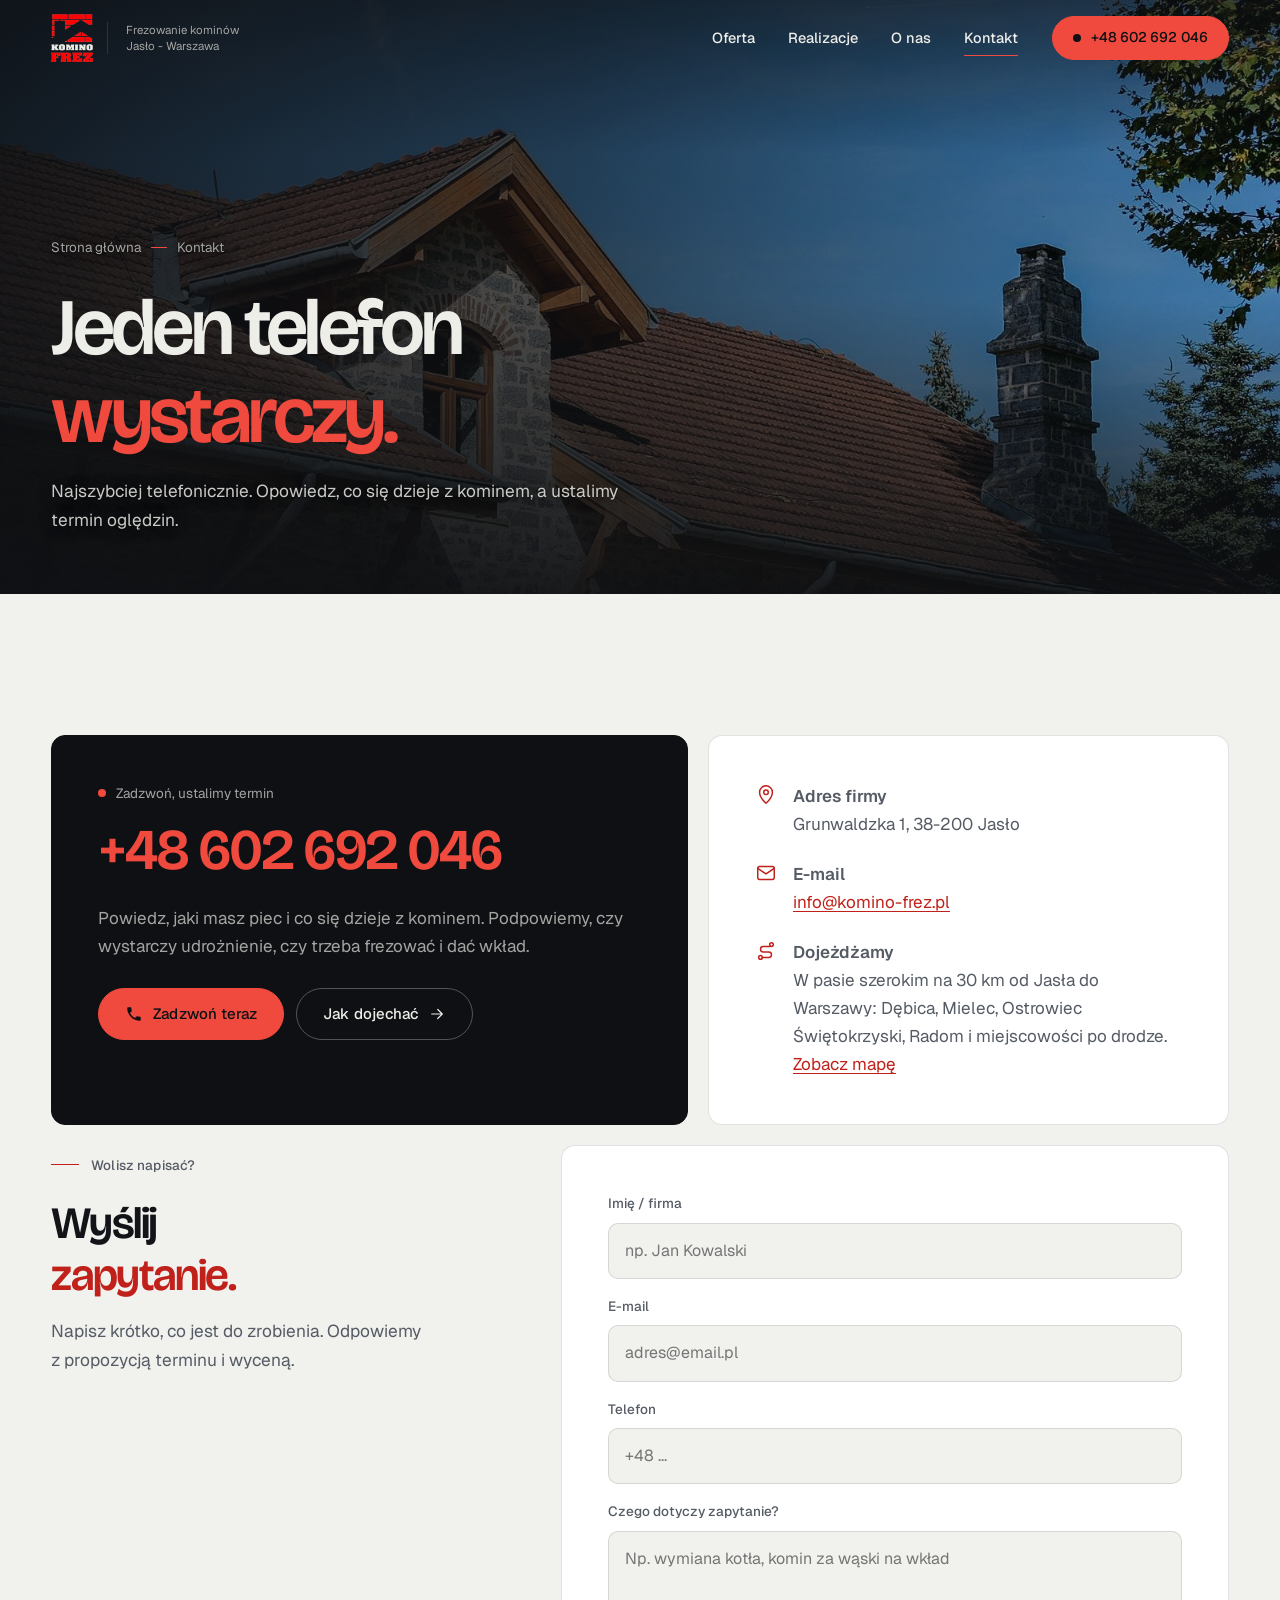
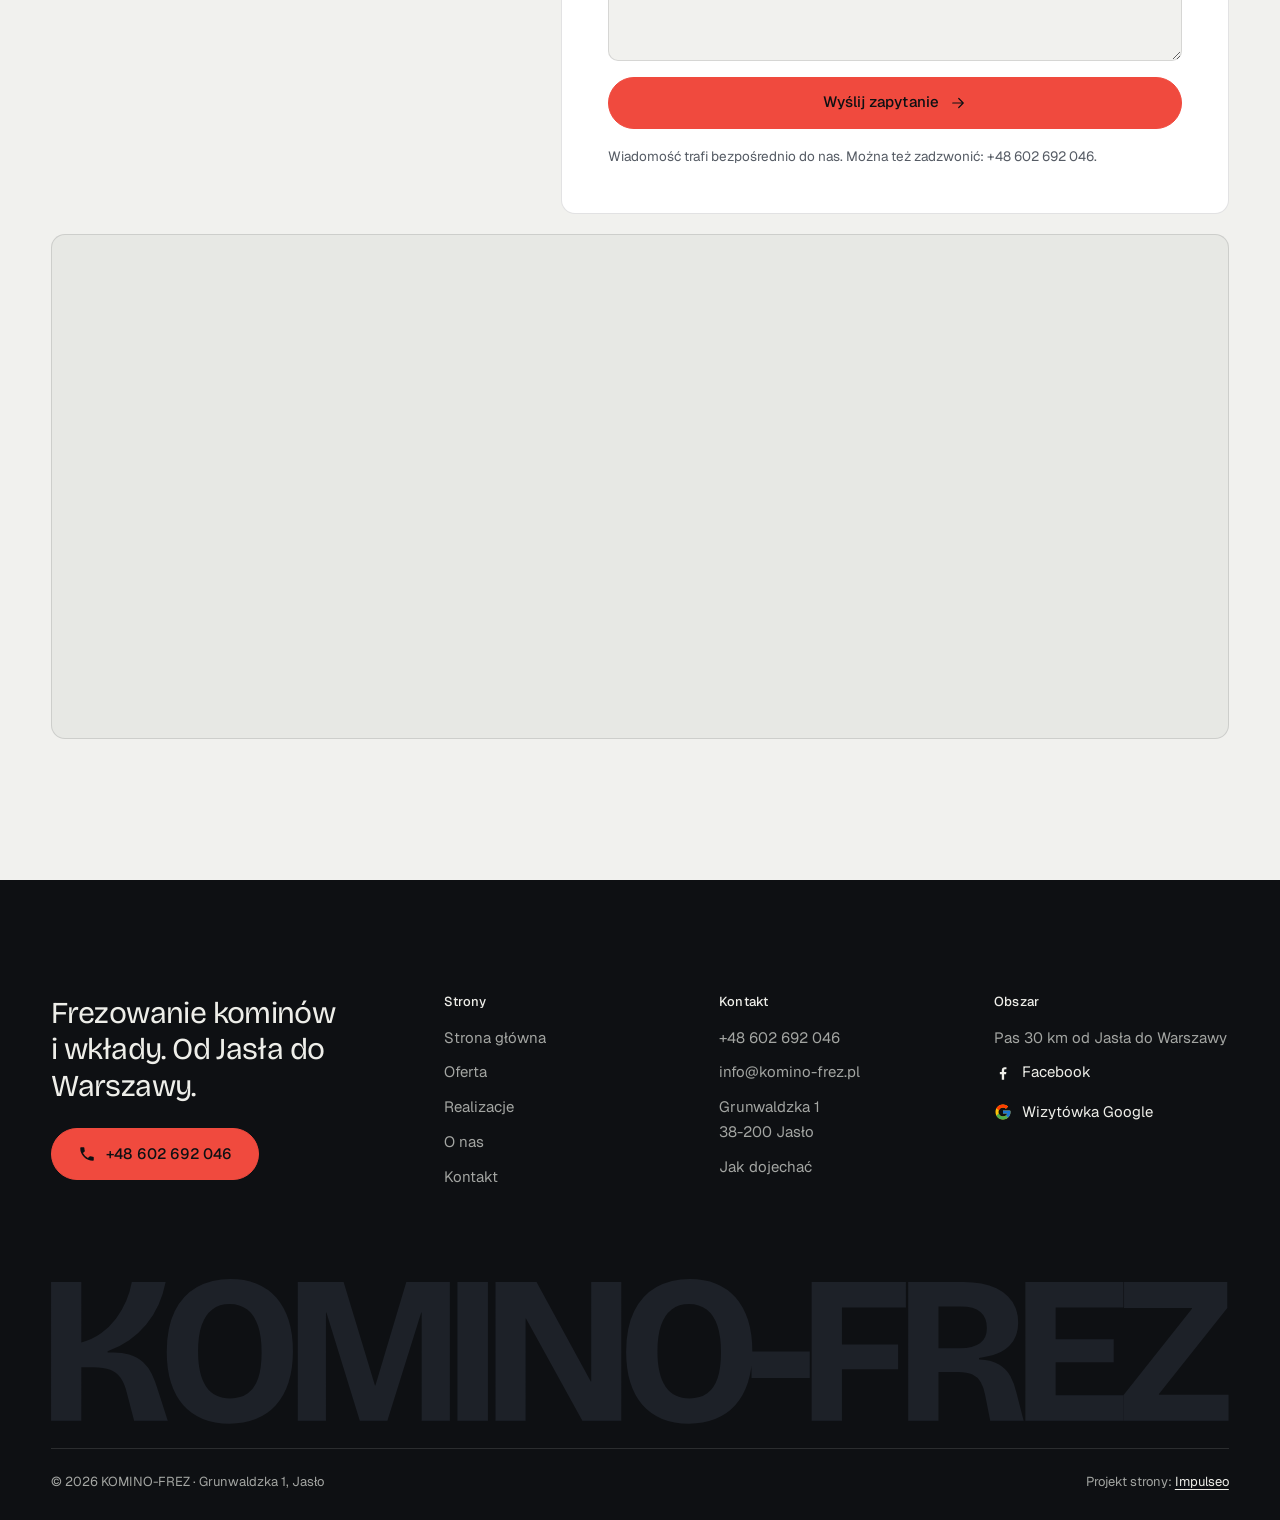
==== commit 50e7cb80: "[claude-edit][cmt:3a6433ed-b204-47ed-9907-8849dcd7ad6b] szata graficzna jak u ElMac + mapa: pas 30 k" ====
--- a/kontakt.html
+++ b/kontakt.html
@@ -3,118 +3,151 @@
 <head>
 <meta charset="UTF-8">
 <meta name="viewport" content="width=device-width, initial-scale=1.0">
-<title>Kontakt - KOMINO-FREZ</title>
-<meta name="description" content="Kontakt KOMINO-FREZ - Grunwaldzka 1, 38-200 Jasło">
-<link rel="canonical" href="https://kris20032.github.io/komino-frez/kontakt.html">
+<title>Kontakt - KOMINO-FREZ · Jasło, tel. 602 692 046</title>
+<meta name="description" content="Kontakt KOMINO-FREZ: tel. +48 602 692 046, info@komino-frez.pl, Grunwaldzka 1, 38-200 Jasło. Dojazd w pasie 30 km od Jasła do Warszawy.">
+<link rel="canonical" href="https://impulseo-pl.github.io/komino-frez/kontakt.html">
 <meta name="robots" content="noindex, nofollow">
+<meta name="theme-color" content="#0E1013">
 <meta property="og:type" content="website">
 <meta property="og:locale" content="pl_PL">
 <meta property="og:site_name" content="KOMINO-FREZ">
-<meta property="og:title" content="Kontakt - KOMINO-FREZ">
-<meta property="og:description" content="Kontakt KOMINO-FREZ - Grunwaldzka 1, 38-200 Jasło">
-<meta property="og:url" content="https://kris20032.github.io/komino-frez/kontakt.html">
-<meta property="og:image" content="https://kris20032.github.io/komino-frez/img/og.jpg">
+<meta property="og:title" content="Kontakt - KOMINO-FREZ · Jasło, tel. 602 692 046">
+<meta property="og:description" content="Kontakt KOMINO-FREZ: tel. +48 602 692 046, info@komino-frez.pl, Grunwaldzka 1, 38-200 Jasło. Dojazd w pasie 30 km od Jasła do Warszawy.">
+<meta property="og:url" content="https://impulseo-pl.github.io/komino-frez/kontakt.html">
+<meta property="og:image" content="https://impulseo-pl.github.io/komino-frez/img/og.jpg">
 <meta property="og:image:width" content="1200">
 <meta property="og:image:height" content="630">
 <meta name="twitter:card" content="summary_large_image">
+<script type="application/ld+json">{"@context": "https://schema.org", "@type": "LocalBusiness", "name": "KOMINO-FREZ", "url": "https://impulseo-pl.github.io/komino-frez/", "telephone": "+48602692046", "email": "info@komino-frez.pl", "image": "https://impulseo-pl.github.io/komino-frez/img/og.jpg", "address": {"@type": "PostalAddress", "streetAddress": "Grunwaldzka 1", "postalCode": "38-200", "addressLocality": "Jasło", "addressCountry": "PL"}, "geo": {"@type": "GeoCoordinates", "latitude": 49.7413124, "longitude": 21.4814884}, "areaServed": ["Jasło", "Dębica", "Mielec", "Ostrowiec Świętokrzyski", "Radom", "Warszawa"], "aggregateRating": {"@type": "AggregateRating", "ratingValue": "5.0", "reviewCount": "162"}, "sameAs": ["https://maps.google.com/?cid=12561230546235447447", "https://www.facebook.com/kominofrez/"]}</script>
+<script>(function(){var d=document.documentElement;d.classList.add('js');try{if(!window.matchMedia('(prefers-reduced-motion: reduce)').matches)d.classList.add('anim');}catch(e){}setTimeout(function(){if(!d.classList.contains('anim-ok'))d.classList.remove('anim');},3500);})();</script>
+<link rel="preload" as="image" href="img/g12.jpg" fetchpriority="high">
+<link rel="icon" href="img/logo-ciemne.png">
 <link rel="preconnect" href="https://fonts.googleapis.com">
 <link rel="preconnect" href="https://fonts.gstatic.com" crossorigin>
-<link href="https://fonts.googleapis.com/css2?family=Space+Grotesk:wght@500;600;700&family=DM+Sans:opsz,wght@9..40,400;9..40,500;9..40,600&display=swap" rel="stylesheet">
-<link rel="stylesheet" href="assets/styles.css?v=fa766d61">
+<link href="https://fonts.googleapis.com/css2?family=Bricolage+Grotesque:opsz,wght@12..96,400..700&family=Geist:wght@400..600&display=swap" rel="stylesheet">
+<link rel="stylesheet" href="assets/styles.css?v=20261109a">
+<script src="assets/lenis.min.js?v=1.1.20" defer></script>
+<script src="assets/main.js?v=20261109a" defer></script>
 </head>
 <body>
-
-<header class="nav">
-  <div class="wrap nav-inner">
-    <a class="brand brand-has-logo" href="index.html"><img class="brand-logo" src="img/logo.png" alt="KOMINO-FREZ" width="664" height="742" decoding="async"></a>
-    <nav class="nav-links">
-      <a href="oferta.html">Oferta</a>
-      <a href="realizacje.html">Realizacje</a>
-      <a href="o-nas.html">O nas</a>
-      <a href="kontakt.html" class="active" aria-current="page">Kontakt</a>
-      <a href="tel:+48602692046" class="btn btn-accent">Zadzwoń +48 602 692 046</a>
-    </nav>
-    <button class="nav-toggle" aria-label="Menu"><span></span><span></span><span></span></button>
+<a class="skip" href="#tresc">Przejdź do treści</a>
+<header class="site-head">
+<div class="head-in">
+  <a class="brand" href="index.html" aria-label="KOMINO-FREZ - strona główna">
+    <span class="znak"><img class="brand-logo" src="img/logo-ciemne.png" alt="KOMINO-FREZ" width="566" height="644" decoding="async"></span>
+    <span class="brand-sub">Frezowanie kominów<br>Jasło - Warszawa</span>
+  </a>
+  <nav class="nav-links" aria-label="Menu główne">
+    <a class="nl" href="oferta.html">Oferta</a><a class="nl" href="realizacje.html">Realizacje</a><a class="nl" href="o-nas.html">O&nbsp;nas</a><a class="nl" href="kontakt.html" aria-current="page">Kontakt</a>
+    <a class="btn btn-copper nav-cta" href="tel:+48602692046"><span class="live" aria-hidden="true"></span>+48 602 692 046</a>
+  </nav>
+  <button class="burger" type="button" aria-label="Otwórz menu" aria-expanded="false" aria-controls="mnav"><span></span><span></span></button>
+</div>
+</header>
+<div class="mnav" id="mnav">
+  <div class="mnav-in">
+    <a class="ml" href="index.html">Strona główna</a><a class="ml" href="oferta.html">Oferta</a><a class="ml" href="realizacje.html">Realizacje</a><a class="ml" href="o-nas.html">O&nbsp;nas</a><a class="ml" href="kontakt.html" aria-current="page">Kontakt</a>
+    <div class="mnav-foot">
+      <span>Baza w&nbsp;Jaśle, dojazd aż do Warszawy</span>
+      <a class="btn btn-copper" href="tel:+48602692046"><svg class="ico" width="16" height="16" viewBox="0 0 24 24" fill="none" aria-hidden="true"><path d="M6.6 10.8a15.5 15.5 0 0 0 6.6 6.6l2.2-2.2a1 1 0 0 1 1-.24 11.4 11.4 0 0 0 3.6.58 1 1 0 0 1 1 1V20a1 1 0 0 1-1 1A17 17 0 0 1 3 4a1 1 0 0 1 1-1h3.5a1 1 0 0 1 1 1c0 1.25.2 2.46.58 3.6a1 1 0 0 1-.25 1l-2.23 2.2Z" fill="currentColor"/></svg>+48 602 692 046</a>
+    </div>
   </div>
-</header>
-
-<main>
+</div>
+<main id="tresc">
 <section class="pagehead">
-  <img src="img/g12.jpg" alt="KOMINO-FREZ - Zapytaj o wycenę" width="1600" height="1066" decoding="async">
-  <div class="wrap">
-    <span class="eyebrow">Kontakt</span>
-    <h1>Zapytaj o wycenę</h1>
-    <p>Odpowiemy na pytania i przygotujemy wycenę.</p>
+  <div class="pagehead-media"><img src="img/g12.jpg" alt="Kamienny dom z kominem na dachu" width="1600" height="1066" decoding="async" fetchpriority="high"></div>
+  <div class="ph-in">
+    <p class="crumb up" style="--d:0"><a href="index.html">Strona główna</a><span class="sl" aria-hidden="true"></span>Kontakt</p>
+    <h1><span class="ln"><span class="ln-i" style="--k:0">Jeden telefon</span></span><span class="ln"><span class="ln-i" style="--k:1"><em>wystarczy.</em></span></span></h1>
+    <p class="ph-lead up" style="--d:300">Najszybciej telefonicznie. Opowiedz, co się dzieje z&nbsp;kominem, a&nbsp;ustalimy termin oględzin.</p>
   </div>
 </section>
-<section>
-  <div class="wrap contact-grid">
-    <div class="reveal">
-      <span class="eyebrow">Dane kontaktowe</span>
-      <h2 style="margin:var(--space-4) 0 var(--space-6)">KOMINO-FREZ</h2>
-      <div class="info-list">
-        <div class="info-row"><div class="ic"><svg class="ico-tel" width="16" height="16" viewBox="0 0 24 24" fill="none" aria-hidden="true"><path d="M6.6 10.8a15.5 15.5 0 0 0 6.6 6.6l2.2-2.2a1 1 0 0 1 1-.24 11.4 11.4 0 0 0 3.6.58 1 1 0 0 1 1 1V20a1 1 0 0 1-1 1A17 17 0 0 1 3 4a1 1 0 0 1 1-1h3.5a1 1 0 0 1 1 1c0 1.25.2 2.46.58 3.6a1 1 0 0 1-.25 1l-2.23 2.2Z" fill="currentColor"/></svg></div><div><div class="lbl">Telefon</div><a class="val" href="tel:+48602692046">+48 602 692 046</a></div></div>
-        <div class="info-row"><div class="ic"><svg class="ico-mail" width="16" height="16" viewBox="0 0 24 24" fill="none" aria-hidden="true"><rect x="3.2" y="5.5" width="17.6" height="13" rx="1.6" stroke="currentColor" stroke-width="1.6"/><path d="M4 7l8 6 8-6" stroke="currentColor" stroke-width="1.6" stroke-linecap="round" stroke-linejoin="round"/></svg></div><div><div class="lbl">E-mail</div><a class="val" href="mailto:info@komino-frez.pl">info@komino-frez.pl</a></div></div>
-        <div class="info-row"><div class="ic"><svg class="ico-pin" width="16" height="16" viewBox="0 0 24 24" fill="none" aria-hidden="true"><path d="M12 21s7-6.1 7-11.5A7 7 0 0 0 5 9.5C5 14.9 12 21 12 21Z" stroke="currentColor" stroke-width="1.6" fill="none"/><circle cx="12" cy="9.5" r="2.4" fill="currentColor"/></svg></div><div><div class="lbl">Adres</div><div class="val">Grunwaldzka 1, 38-200 Jasło</div></div></div>
+<section class="sec">
+  <div class="wrap">
+    <div class="k-grid">
+      <div class="k-card dark rv">
+        <span class="lbl"><span class="live" aria-hidden="true"></span>Zadzwoń, ustalimy termin</span>
+        <a class="k-phone" href="tel:+48602692046">+48 602 692 046</a>
+        <p>Powiedz, jaki masz piec i&nbsp;co się dzieje z&nbsp;kominem. Podpowiemy, czy wystarczy udrożnienie, czy trzeba frezować i&nbsp;dać wkład.</p>
+        <div class="cta-row" style="margin-top:28px">
+          <a class="btn btn-copper" href="tel:+48602692046"><svg class="ico" width="16" height="16" viewBox="0 0 24 24" fill="none" aria-hidden="true"><path d="M6.6 10.8a15.5 15.5 0 0 0 6.6 6.6l2.2-2.2a1 1 0 0 1 1-.24 11.4 11.4 0 0 0 3.6.58 1 1 0 0 1 1 1V20a1 1 0 0 1-1 1A17 17 0 0 1 3 4a1 1 0 0 1 1-1h3.5a1 1 0 0 1 1 1c0 1.25.2 2.46.58 3.6a1 1 0 0 1-.25 1l-2.23 2.2Z" fill="currentColor"/></svg>Zadzwoń teraz</a>
+          <a class="btn btn-ghost" href="https://maps.google.com/?cid=12561230546235447447" target="_blank" rel="noopener">Jak dojechać<svg class="ico arr" width="18" height="18" viewBox="0 0 24 24" fill="none" stroke="currentColor" stroke-width="1.6" stroke-linecap="round" stroke-linejoin="round" aria-hidden="true"><path d="M5 12h14M13 6l6 6-6 6"/></svg></a>
+        </div>
+      </div>
+      <div class="k-card rv" style="--d:120">
+        <ul class="k-list">
+          <li><svg class="ico" width="24" height="24" viewBox="0 0 24 24" fill="none" stroke="currentColor" stroke-width="1.6" stroke-linecap="round" stroke-linejoin="round" aria-hidden="true"><path d="M12 21s7-6.2 7-12a7 7 0 0 0-14 0c0 5.8 7 12 7 12z"/><circle cx="12" cy="9" r="2.5"/></svg><span><b>Adres firmy</b>Grunwaldzka 1, 38-200 Jasło</span></li>
+          <li><svg class="ico" width="24" height="24" viewBox="0 0 24 24" fill="none" stroke="currentColor" stroke-width="1.6" stroke-linecap="round" stroke-linejoin="round" aria-hidden="true"><rect x="3" y="5" width="18" height="14" rx="2"/><path d="m3 7 9 6 9-6"/></svg><span><b>E-mail</b><a class="u" href="mailto:info@komino-frez.pl">info@komino-frez.pl</a></span></li>
+          <li><svg class="ico" width="24" height="24" viewBox="0 0 24 24" fill="none" stroke="currentColor" stroke-width="1.6" stroke-linecap="round" stroke-linejoin="round" aria-hidden="true"><circle cx="6" cy="19" r="2"/><circle cx="18" cy="5" r="2"/><path d="M8 19h7a3 3 0 0 0 0-6H9a3 3 0 0 1 0-6h7"/></svg><span><b>Dojeżdżamy</b>W&nbsp;pasie szerokim na 30 km od Jasła do Warszawy: Dębica, Mielec, Ostrowiec Świętokrzyski, Radom i&nbsp;miejscowości po drodze. <a class="u" href="index.html#dojazd">Zobacz mapę</a></span></li>
+        </ul>
       </div>
     </div>
-    <div class="reveal">
-      <form class="form" action="https://formsubmit.co/info@komino-frez.pl" method="POST">
-        <input type="hidden" name="_subject" value="Zapytanie ze strony KOMINO-FREZ">
-        <input type="hidden" name="_captcha" value="false">
-        <input type="hidden" name="_template" value="table">
-        <div class="fld"><label for="name">Imię / firma</label><input id="name" name="name" type="text" placeholder="np. Jan Kowalski" required></div>
-        <div class="fld"><label for="email">E-mail</label><input id="email" name="email" type="email" placeholder="adres@email.pl" required></div>
-        <div class="fld"><label for="phone">Telefon</label><input id="phone" name="phone" type="tel" placeholder="+48 ..."></div>
-        <div class="fld"><label for="msg">Czego dotyczy zapytanie?</label><textarea id="msg" name="message" placeholder="Napisz krótko, w czym możemy pomóc" required></textarea></div>
-        <button type="submit" class="btn btn-accent" style="width:100%;justify-content:center">Wyślij zapytanie <span class="arr">→</span></button>
-        <p class="note">Wiadomość trafi bezpośrednio do nas. Można też zadzwonić: +48 602 692 046.</p>
-      </form>
+    <div class="k-form">
+      <div class="rv">
+        <p class="eyebrow">Wolisz napisać?</p>
+        <h2 class="h2 rv rv-h"><span class="ln"><span class="ln-i" style="--k:0">Wyślij</span></span><span class="ln"><span class="ln-i" style="--k:1"><em>zapytanie.</em></span></span></h2>
+        <p class="lead">Napisz krótko, co jest do zrobienia. Odpowiemy z&nbsp;propozycją terminu i&nbsp;wyceną.</p>
+      </div>
+      <div class="k-card rv" style="--d:120">
+        <form class="form" action="https://formsubmit.co/info@komino-frez.pl" method="POST">
+          <input type="hidden" name="_subject" value="Zapytanie ze strony KOMINO-FREZ">
+          <input type="hidden" name="_captcha" value="false">
+          <input type="hidden" name="_template" value="table">
+          <div class="fld"><label for="name">Imię / firma</label><input id="name" name="name" type="text" placeholder="np. Jan Kowalski" required></div>
+          <div class="fld"><label for="email">E-mail</label><input id="email" name="email" type="email" placeholder="adres@email.pl" required></div>
+          <div class="fld"><label for="phone">Telefon</label><input id="phone" name="phone" type="tel" placeholder="+48 ..."></div>
+          <div class="fld"><label for="msg">Czego dotyczy zapytanie?</label><textarea id="msg" name="message" placeholder="Np. wymiana kotła, komin za wąski na wkład" required></textarea></div>
+          <button type="submit" class="btn btn-copper">Wyślij zapytanie<svg class="ico arr" width="18" height="18" viewBox="0 0 24 24" fill="none" stroke="currentColor" stroke-width="1.6" stroke-linecap="round" stroke-linejoin="round" aria-hidden="true"><path d="M5 12h14M13 6l6 6-6 6"/></svg></button>
+          <p class="note">Wiadomość trafi bezpośrednio do nas. Można też zadzwonić: +48 602 692 046.</p>
+        </form>
+      </div>
+    </div>
+    <div class="map map-lg rv">
+      <iframe title="Mapa dojazdu - KOMINO-FREZ, Jasło" src="https://maps.google.com/maps?q=49.7413124,21.4814884&z=14&output=embed" loading="lazy" referrerpolicy="no-referrer-when-downgrade"></iframe>
     </div>
   </div>
 </section>
-<section style="padding-top:0">
-  <div class="wrap reveal">
-    <iframe class="map" title="KOMINO-FREZ - Jasło" src="https://maps.google.com/maps?q=49.7413124%2C21.4814884&z=15&output=embed" loading="lazy" referrerpolicy="no-referrer-when-downgrade"></iframe>
-  </div>
-</section>
 </main>
-
-<footer>
+<footer class="site-foot">
   <div class="wrap">
-    <div class="foot-grid">
-      <div class="foot-brand">
-        <div class="name">KOMINO-FREZ</div>
-        <p>Frezujemy kominy, montujemy wkłady ceramiczne i stalowe, udrażniamy zagruzowane przewody. Baza w Jaśle, zlecenia od Podkarpacia po Warszawę.</p>
+    <div class="foot-top">
+      <div>
+        <p class="foot-claim">Frezowanie kominów i&nbsp;wkłady. Od Jasła do Warszawy.</p>
+        <a class="btn btn-copper" href="tel:+48602692046"><svg class="ico" width="16" height="16" viewBox="0 0 24 24" fill="none" aria-hidden="true"><path d="M6.6 10.8a15.5 15.5 0 0 0 6.6 6.6l2.2-2.2a1 1 0 0 1 1-.24 11.4 11.4 0 0 0 3.6.58 1 1 0 0 1 1 1V20a1 1 0 0 1-1 1A17 17 0 0 1 3 4a1 1 0 0 1 1-1h3.5a1 1 0 0 1 1 1c0 1.25.2 2.46.58 3.6a1 1 0 0 1-.25 1l-2.23 2.2Z" fill="currentColor"/></svg>+48 602 692 046</a>
       </div>
-      <div class="foot-col">
-        <h4>Nawigacja</h4>
-        <a href="oferta.html">Oferta</a>
-        <a href="realizacje.html">Realizacje</a>
-        <a href="o-nas.html">O nas</a>
-        <a href="kontakt.html">Kontakt</a>
+      <div>
+        <h4>Strony</h4>
+        <ul><li><a href="index.html">Strona główna</a></li><li><a href="oferta.html">Oferta</a></li><li><a href="realizacje.html">Realizacje</a></li><li><a href="o-nas.html">O&nbsp;nas</a></li><li><a href="kontakt.html">Kontakt</a></li></ul>
       </div>
-      <div class="foot-col">
+      <div>
         <h4>Kontakt</h4>
-        <a href="tel:+48602692046">+48 602 692 046</a>
-        <a href="mailto:info@komino-frez.pl">info@komino-frez.pl</a>
-        <p>Grunwaldzka 1, 38-200 Jasło</p>
-        <a href="https://maps.google.com/?cid=12561230546235447447&g_mp=Cidnb29nbGUubWFwcy5wbGFjZXMudjEuUGxhY2VzLlNlYXJjaFRleHQQAhgEIAA" target="_blank" rel="noopener">Jak dojechać →</a>
-      <div class="foot-soc">
-        <a class="soc" href="https://www.facebook.com/kominofrez/" target="_blank" rel="noopener" aria-label="Facebook - KOMINO-FREZ"><svg viewBox="0 0 24 24" aria-hidden="true" focusable="false"><path d="M9.101 23.691v-7.98H6.627v-3.667h2.474v-1.58c0-4.085 1.848-5.978 5.858-5.978.401 0 .955.042 1.468.103a8.68 8.68 0 0 1 1.141.195v3.325a8.623 8.623 0 0 0-.653-.036 26.805 26.805 0 0 0-.733-.009c-.707 0-1.259.096-1.675.309a1.686 1.686 0 0 0-.679.622c-.258.42-.374.995-.374 1.752v1.297h3.919l-.386 2.103-.287 1.564h-3.246v8.245C19.396 23.238 24 18.179 24 12.044c0-6.627-5.373-12-12-12s-12 5.373-12 12c0 5.628 3.874 10.35 9.101 11.647Z" fill="currentColor"/></svg></a>
-        <a class="soc" href="https://maps.google.com/?cid=12561230546235447447&g_mp=Cidnb29nbGUubWFwcy5wbGFjZXMudjEuUGxhY2VzLlNlYXJjaFRleHQQAhgEIAA" target="_blank" rel="noopener" aria-label="Google - KOMINO-FREZ"><svg viewBox="0 0 24 24" aria-hidden="true" focusable="false"><path d="M12.48 10.92v3.28h7.84c-.24 1.84-.853 3.187-1.787 4.133-1.147 1.147-2.933 2.4-6.053 2.4-4.827 0-8.6-3.893-8.6-8.72s3.773-8.72 8.6-8.72c2.6 0 4.507 1.027 5.907 2.347l2.307-2.307C18.747 1.44 16.133 0 12.48 0 5.867 0 .307 5.387.307 12s5.56 12 12.173 12c3.573 0 6.267-1.173 8.373-3.36 2.16-2.16 2.84-5.213 2.84-7.667 0-.76-.053-1.467-.173-2.053H12.48z" fill="currentColor"/></svg></a>
+        <ul>
+          <li><a href="tel:+48602692046">+48 602 692 046</a></li>
+          <li><a href="mailto:info@komino-frez.pl">info@komino-frez.pl</a></li>
+          <li>Grunwaldzka 1<br>38-200 Jasło</li>
+          <li><a href="https://maps.google.com/?cid=12561230546235447447" target="_blank" rel="noopener">Jak dojechać</a></li>
+        </ul>
       </div>
+      <div>
+        <h4>Obszar</h4>
+        <ul>
+          <li>Pas 30 km od Jasła do Warszawy</li>
+          <li><a class="soc" href="https://www.facebook.com/kominofrez/" target="_blank" rel="noopener" aria-label="KOMINO-FREZ na Facebooku"><svg viewBox="0 0 24 24" aria-hidden="true"><path fill="currentColor" d="M13.5 21v-7.5h2.6l.4-3h-3V8.6c0-.9.3-1.5 1.5-1.5h1.6V4.4c-.3 0-1.2-.1-2.3-.1-2.3 0-3.9 1.4-3.9 4v2.2H7.8v3h2.6V21h3.1Z"/></svg>Facebook</a></li>
+          <li><a class="soc" href="https://maps.google.com/?cid=12561230546235447447" target="_blank" rel="noopener" aria-label="Wizytówka KOMINO-FREZ w Google"><svg class="g-logo" viewBox="0 0 48 48" aria-hidden="true"><path fill="#FFC107" d="M43.6 20.5H42V20H24v8h11.3C33.7 32.7 29.2 36 24 36c-6.6 0-12-5.4-12-12s5.4-12 12-12c3.1 0 5.8 1.2 7.9 3.1l5.7-5.7C34 6.1 29.3 4 24 4 12.9 4 4 12.9 4 24s8.9 20 20 20 20-8.9 20-20c0-1.3-.1-2.4-.4-3.5z"/><path fill="#FF3D00" d="m6.3 14.7 6.6 4.8C14.7 15.1 19 12 24 12c3.1 0 5.8 1.2 7.9 3.1l5.7-5.7C34 6.1 29.3 4 24 4 16.3 4 9.7 8.3 6.3 14.7z"/><path fill="#4CAF50" d="M24 44c5.2 0 9.9-2 13.4-5.2l-6.2-5.2A11.9 11.9 0 0 1 24 36c-5.2 0-9.6-3.3-11.3-7.9l-6.5 5C9.5 39.6 16.2 44 24 44z"/><path fill="#1976D2" d="M43.6 20.5H42V20H24v8h11.3a12 12 0 0 1-4.1 5.6l6.2 5.2C37 39.2 44 34 44 24c0-1.3-.1-2.4-.4-3.5z"/></svg>Wizytówka Google</a></li>
+        </ul>
       </div>
     </div>
-    <div class="foot-bot">
-      <span>© 2026 KOMINO-FREZ</span>
+    <div class="foot-mark" aria-hidden="true"><svg class="wm-foot" viewBox="43 -674 5598 688" aria-hidden="true" focusable="false"><path d="M43 0V-660H187V-372Q240 -386 281.0 -415.5Q322 -445 351.5 -484.5Q381 -524 400.0 -569.0Q419 -614 427 -660H588Q577 -603 554.0 -552.0Q531 -501 495.5 -458.0Q460 -415 414.5 -383.0Q369 -351 312 -331V-324Q373 -328 414.0 -315.0Q455 -302 481.0 -278.0Q507 -254 522.0 -222.5Q537 -191 547 -158L598 0H438L402 -138Q392 -179 373.5 -205.0Q355 -231 324.5 -243.0Q294 -255 245 -255H187V0Z M891.0 14Q820.0 14 764.5 -8.5Q709.0 -31 671.0 -74.5Q633.0 -118 613.0 -181.5Q593.0 -245 593.0 -327Q593.0 -444 631.0 -520.5Q669.0 -597 737.5 -635.5Q806.0 -674 896.0 -674Q965.0 -674 1020.0 -652.0Q1075.0 -630 1113.5 -586.5Q1152.0 -543 1172.5 -478.5Q1193.0 -414 1193.0 -330Q1193.0 -246 1172.0 -181.5Q1151.0 -117 1111.5 -73.5Q1072.0 -30 1016.0 -8.0Q960.0 14 891.0 14ZM895.0 -106Q946.0 -106 979.0 -130.5Q1012.0 -155 1028.0 -203.5Q1044.0 -252 1044.0 -325Q1044.0 -401 1027.0 -451.5Q1010.0 -502 976.0 -528.5Q942.0 -555 892.0 -555Q843.0 -555 809.5 -529.5Q776.0 -504 759.0 -454.0Q742.0 -404 742.0 -331Q742.0 -275 751.5 -232.5Q761.0 -190 780.5 -162.0Q800.0 -134 828.5 -120.0Q857.0 -106 895.0 -106Z M1216.0 0V-660H1434.0L1583.0 -168H1585.0L1732.0 -660H1939.0V0H1805.0V-515H1803.0L1642.0 0H1511.0L1352.0 -515H1350.0V0Z M1975.0 0V-660H2120.0V0Z M2156.0 0V-660H2351.0L2609.0 -187H2611.0V-660H2754.0V0H2569.0L2301.0 -486H2299.0V0Z M3075.0 14Q3004.0 14 2948.5 -8.5Q2893.0 -31 2855.0 -74.5Q2817.0 -118 2797.0 -181.5Q2777.0 -245 2777.0 -327Q2777.0 -444 2815.0 -520.5Q2853.0 -597 2921.5 -635.5Q2990.0 -674 3080.0 -674Q3149.0 -674 3204.0 -652.0Q3259.0 -630 3297.5 -586.5Q3336.0 -543 3356.5 -478.5Q3377.0 -414 3377.0 -330Q3377.0 -246 3356.0 -181.5Q3335.0 -117 3295.5 -73.5Q3256.0 -30 3200.0 -8.0Q3144.0 14 3075.0 14ZM3079.0 -106Q3130.0 -106 3163.0 -130.5Q3196.0 -155 3212.0 -203.5Q3228.0 -252 3228.0 -325Q3228.0 -401 3211.0 -451.5Q3194.0 -502 3160.0 -528.5Q3126.0 -555 3076.0 -555Q3027.0 -555 2993.5 -529.5Q2960.0 -504 2943.0 -454.0Q2926.0 -404 2926.0 -331Q2926.0 -275 2935.5 -232.5Q2945.0 -190 2964.5 -162.0Q2984.0 -134 3012.5 -120.0Q3041.0 -106 3079.0 -106Z M3373.0 -203V-329H3650.0V-203Z M3659.0 0V-660H3803.0V0ZM3729.0 -245V-363H4070.0V-245ZM3729.0 -539V-660H4107.0V-539Z M4118.0 0V-660H4381.0Q4426.0 -660 4465.5 -652.5Q4505.0 -645 4537.0 -629.5Q4569.0 -614 4592.5 -591.0Q4616.0 -568 4628.5 -536.5Q4641.0 -505 4641.0 -465Q4641.0 -435 4631.0 -407.0Q4621.0 -379 4599.0 -356.5Q4577.0 -334 4541.0 -319.5Q4505.0 -305 4455.0 -299V-291Q4517.0 -288 4551.5 -266.5Q4586.0 -245 4604.0 -211.5Q4622.0 -178 4632.0 -136L4667.0 0H4508.0L4483.0 -126Q4476.0 -161 4462.5 -184.5Q4449.0 -208 4424.0 -220.0Q4399.0 -232 4357.0 -232H4262.0V0ZM4262.0 -345H4365.0Q4427.0 -345 4459.5 -368.5Q4492.0 -392 4492.0 -440Q4492.0 -492 4461.5 -517.5Q4431.0 -543 4369.0 -543H4262.0Z M4675.0 0V-660H4819.0V0ZM4778.0 0V-121H5141.0V0ZM4778.0 -278V-388H5095.0V-278ZM4778.0 -539V-660H5141.0V-539Z M5142.0 0V-123L5467.0 -533V-536H5144.0V-660H5635.0V-536L5310.0 -127V-124H5641.0V0Z"/></svg></div>
+    <div class="foot-bottom">
+      <span>© 2026 KOMINO-FREZ · Grunwaldzka 1, Jasło</span>
       <span>Projekt strony: <a class="foot-credit" href="https://impulseo.pl" target="_blank" rel="noopener">Impulseo</a></span>
     </div>
   </div>
 </footer>
-<div class="sticky-call"><a class="sc-call" href="tel:+48602692046"><svg class="ico-tel" width="16" height="16" viewBox="0 0 24 24" fill="none" aria-hidden="true"><path d="M6.6 10.8a15.5 15.5 0 0 0 6.6 6.6l2.2-2.2a1 1 0 0 1 1-.24 11.4 11.4 0 0 0 3.6.58 1 1 0 0 1 1 1V20a1 1 0 0 1-1 1A17 17 0 0 1 3 4a1 1 0 0 1 1-1h3.5a1 1 0 0 1 1 1c0 1.25.2 2.46.58 3.6a1 1 0 0 1-.25 1l-2.23 2.2Z" fill="currentColor"/></svg> Zadzwoń</a><a class="sc-quote" href="kontakt.html">Zadzwoń</a></div>
+<div class="sticky-call">
+  <a class="btn btn-copper" href="tel:+48602692046"><svg class="ico" width="16" height="16" viewBox="0 0 24 24" fill="none" aria-hidden="true"><path d="M6.6 10.8a15.5 15.5 0 0 0 6.6 6.6l2.2-2.2a1 1 0 0 1 1-.24 11.4 11.4 0 0 0 3.6.58 1 1 0 0 1 1 1V20a1 1 0 0 1-1 1A17 17 0 0 1 3 4a1 1 0 0 1 1-1h3.5a1 1 0 0 1 1 1c0 1.25.2 2.46.58 3.6a1 1 0 0 1-.25 1l-2.23 2.2Z" fill="currentColor"/></svg>Zadzwoń</a>
+  <a class="btn btn-ghost" href="kontakt.html">Kontakt</a>
+</div>
 <div class="demo-wazne" data-do="2026-11-15" data-cykl="3" hidden><svg class="dw-ico" width="13" height="13" viewBox="0 0 24 24" fill="none" aria-hidden="true"><circle cx="12" cy="12" r="8.6" stroke="currentColor" stroke-width="1.8"/><path d="M12 7.2V12l3.3 2" stroke="currentColor" stroke-width="1.8" stroke-linecap="round"/></svg><span class="dw-txt"></span></div>
-
-<script src="assets/main.js"></script>
 </body>
 </html>
--- a/assets/styles.css
+++ b/assets/styles.css
@@ -1,1849 +1,571 @@
-/* ============================================================
-   STOLBASZ — premium, architektoniczny B2B fit-out
-   Jasna paleta, zero brązu. System wg premium-web-craft.
-   Projekt strony: Impulseo (impulseo.pl)
-   ============================================================ */
-
+/* KOMINO-FREZ - frezowanie kominów. Projekt strony: Impulseo, 11.2026.
+   Szata jak w projekcie ElMac (grafit, Bricolage Grotesque + Geist), akcent = czerwień cegieł z logo. */
 :root{
-  /* PALETA — jasna, architektoniczna, chłodna */
-  --paper:#F4F6F8;          /* główne tło */
-  --paper-2:#E7EBEF;        /* sekcje alternatywne (chłodny jasny szary) */
-  --paper-3:#E7EBEF;        /* delikatne wypełnienia */
-  --ink:#15212E;            /* tekst główny — chłodny grafit */
-  --ink-soft:#243443;       /* nagłówki drugorzędne */
-  --muted:#6B7785;          /* tekst poboczny */
-  --line:rgba(21,33,46,.12);/* hairline */
-  --accent:#E8A317;         /* stonowany petrol-slate — jedyny akcent */
-  --accent-d:#C9870C;
-  --accent-soft:rgba(232,163,23,.10);
-  --dark:#15212E;           /* sekcje ciemne (stopka/CTA) */
-
-  /* HOVER ZDJĘĆ — JEDEN standard dla całego silnika (decyzja K. 04.08.2026, artefakt z wariantami).
-     AKTUALNE (K.+Szymon 09.08.2026, wybór z artefaktu 6 wariantów): zoom 1.05 przy 1.4s -
-     przy tak długim czasie mocniejszy kadr NIE skacze, tylko „oddycha". Poprzedni standard
-     (1.02 / .55s z 04.08) odbierany jako dynamiczny i szybki.
-     Spoczynek lekko przygaszony, ale TYLKO tam, gdzie jest mysz (@media hover:hover) —
-     na telefonie zdjęcia zostają w pełnej jasności. */
-  --img-zoom:1.05;                   /* K.+Szymon 09.08: wariant F z artefaktu porównawczego */
-  --img-rest:brightness(.95) saturate(.99);
-  --img-hot:brightness(1.06) saturate(1.05);
-  --img-dur:1.4s;                    /* K.+Szymon 09.08 (wariant F): powoli = elegancko */
-  --img-ease:cubic-bezier(.16,.84,.44,1);  /* miękki ogon, efekt „oddychania" */
-
-  /* ODSTĘPY — skala 4/8 */
-  --space-1:4px; --space-2:8px; --space-3:12px; --space-4:16px; --space-5:24px;
-  --space-6:32px; --space-7:48px; --space-8:64px; --space-9:96px; --space-10:128px;
-
-  /* TYPOGRAFIA — fluid clamp() (skala podbita 16.07.2026: większe, czytelniejsze litery — uwaga Adama) */
-  --text-sm:clamp(.9rem,.87rem + .12vw,1rem);
-  --text-base:clamp(1.08rem,1.04rem + .18vw,1.2rem);
-  --text-lg:clamp(1.24rem,1.15rem + .34vw,1.44rem);
-  --text-h3:clamp(1.34rem,1.22rem + .55vw,1.66rem);
-  --text-h2:clamp(2.1rem,1.66rem + 2.1vw,3.1rem);
-  --text-h1:clamp(2.9rem,2.1rem + 4vw,5.1rem);
-
-  /* PROMIENIE — architektoniczne, raczej ostre */
-  --r-sm:3px; --r-md:6px; --r-lg:10px;
-
-  /* RUCH */
-  --ease:cubic-bezier(.25,.46,.45,.94); --dur:.24s;
-
-  /* CIENIE — miękkie, warstwowe */
-  --sh-sm:0 1px 2px rgba(16,24,32,.04), 0 2px 8px rgba(16,24,32,.05);
-  --sh-md:0 2px 6px rgba(16,24,32,.05), 0 12px 28px -8px rgba(16,24,32,.12);
-  --sh-lg:0 6px 14px rgba(16,24,32,.07), 0 26px 56px -18px rgba(16,24,32,.22);
-
-  --hairline:1px solid var(--line);
-
-  --font-display:'Space Grotesk','Inter',sans-serif;
-  --font-body:'DM Sans','Inter',sans-serif;
-}
-
-*{box-sizing:border-box;margin:0;padding:0}
-html{scroll-behavior:smooth}
-body{
-  font-family:var(--font-body);
-  font-size:var(--text-base);
-  line-height:1.65;
-  color:var(--ink);
-  background:var(--paper);
-  -webkit-font-smoothing:antialiased;
-  text-rendering:optimizeLegibility;
-}
-img{max-width:100%;height:auto;display:block}  /* height:auto = width/height z atrybutów trzyma proporcje (TOP#12) */
+  --ink:#0E1013;--ink-2:#15181D;--ink-3:#1D2128;--ink-line:rgba(238,238,233,.13);
+  --paper:#F1F1EE;--paper-2:#E7E8E4;--line:rgba(18,20,24,.12);
+  --text:#121418;--muted:#555B64;
+  --on-dark:#EEEEE9;--on-dark-2:#A3A5A2;
+  --accent:#F04A3E;--accent-d:#C0211A;--accent-soft:rgba(240,74,62,.14);
+  --paper-3:#FFFFFF;
+  --f-display:"Bricolage Grotesque","Geist",system-ui,sans-serif;
+  --f-body:"Geist",system-ui,-apple-system,"Segoe UI",sans-serif;
+  --expo:cubic-bezier(.16,1,.3,1);--ease:cubic-bezier(.16,.84,.44,1);--in:cubic-bezier(.7,0,.84,0);
+  --wrap:min(1320px, 100% - clamp(40px, 8vw, 128px));
+  --nav-h:76px;
+  --img-zoom:1.05;--img-dur:1.4s;--img-rest:brightness(1);--img-hot:brightness(1.08);
+}
+*,*::before,*::after{box-sizing:border-box}
+html{-webkit-text-size-adjust:100%;background:var(--ink)}
+html.lenis,html.lenis body{height:auto}
+.lenis.lenis-smooth [data-lenis-prevent]{overscroll-behavior:contain}
+.lenis.lenis-stopped{overflow:clip}
+.lenis.lenis-smooth iframe{pointer-events:none}
+body{margin:0;font-family:var(--f-body);font-size:17px;line-height:1.65;color:var(--text);background:var(--paper);-webkit-font-smoothing:antialiased;-moz-osx-font-smoothing:grayscale;overflow-x:clip}
+img{display:block;max-width:100%;height:auto}
 a{color:inherit;text-decoration:none}
-
-.wrap{width:min(92%,1180px);margin-inline:auto}
-section{padding-block:clamp(52px,6.5vw,96px)}
-
-h1,h2,h3{font-family:var(--font-display);font-weight:700;line-height:1.08;letter-spacing:-.02em;color:var(--ink)}
-h1{font-size:var(--text-h1);letter-spacing:-.035em}
-h2{font-size:var(--text-h2);letter-spacing:-.025em}
-h3{font-size:var(--text-h3)}
-/* MIARA — długość wiersza. WCAG 2.2 SC 1.4.8: max 80 znaków; Butterick: 45–90.
-   68ch daje realnie 72–78 znaków polskiego tekstu, czyli z zapasem pod granicą.
-   Wcześniej limit miał TYLKO <p> — <li>, <blockquote> i <dd> nie miały żadnego,
-   i to jedyny powód, dla którego 23 bloki na dwóch oddanych stronach jadą po
-   83–106 znaków w wierszu (pomiar 07.08.2026, bramka `miara`).
-   ⚠️ Listy i definicje ograniczamy TYLKO bez klasy: `ul`/`ol` z klasą to u nas
-   układ (siatki kafli, menu), a nie tekst ciągły — tam miarę wyznacza układ. */
-/* 60ch, nie 68ch (K. 10.08): po zmianie fontów na węższe kroje (DM Sans i spółka)
-   w 68ch mieściło się ~90 znaków - bramka pikselowa słusznie zgłaszała przekroczenie
-   granicy 80. Pomiar na żywej przeglądarce: 60ch = 90 znaków, 53ch = ~78 znaków, czyli normę WCAG 1.4.8. */
-:root{ --miara:53ch }
-p{max-width:min(100%,var(--miara))}
-blockquote,
-ul:not([class])>li, ol:not([class])>li,
-dl:not([class])>dd{max-width:min(100%,var(--miara))}
-
-/* ⚠️ Świadomie BEZ wyjątku `.tile p,.card p,.svc p{max-width:none}`, choć nasuwa się sam:
-   te akapity BYŁY już ograniczone (stare `p{max-width:65ch}`), więc „wyjątek" nie odblokowałby
-   niczego nowego — tylko ROZLUŹNIŁ stan sprzed zmiany na wszystkich demach naraz.
-   `figcaption` żadna z reguł wyżej nie dotyczy, więc też nie potrzebuje zwolnienia. */
-
-/* ŁAMANIE. `balance` wyrównuje długości wierszy w nagłówku, `pretty` pilnuje ostatniego
-   wiersza akapitu, żeby nie został w nim jeden wyraz. Obsługiwane od Chrome 117 /
-   Safari 17.5; starsze przeglądarki po prostu ignorują tę własność.
-   `text-wrap:pretty` nie występowało dotąd ANI RAZ w silniku ani w repo klientów. */
-h1,h2,h3,.lead,.lede{text-wrap:balance}
-p,li,blockquote,dd{text-wrap:pretty}
-
-.eyebrow{
-  font-family:var(--font-body);
-  font-size:var(--text-sm);
-  font-weight:600;
-  letter-spacing:.18em;
-  text-transform:uppercase;
-  color:var(--accent);
-  display:inline-flex;align-items:center;gap:var(--space-3);
-}
-/* flex:none + margin-top = kreska trzyma się PIERWSZEJ linii. Wcześniej align-items:center
-   centrowało ją względem całego bloku i przy zawinięciu (długi kicker typu
-   „…WNĘTRZ · LESZNO · OD 2019") druga linia lądowała z brzydkim wcięciem. */
-.eyebrow{align-items:flex-start}
-.eyebrow>*,.eyebrow{text-wrap:balance}   /* dlugi kicker lamal sie na sierote typu samo „2019" w drugiej linii */
-.eyebrow::before{content:"";width:28px;height:1px;background:var(--accent);display:inline-block;flex:none;margin-top:.62em}
-
-.muted{color:var(--muted)}
-.lead{font-size:var(--text-lg);line-height:1.55;color:var(--ink-soft);max-width:50ch}
-
-/* ---------- BUTTONS ---------- */
-.btn{
-  display:inline-flex;align-items:center;gap:var(--space-2);
-  font-weight:600;font-size:var(--text-sm);letter-spacing:.02em;
-  padding:var(--space-4) var(--space-6);
-  border-radius:var(--r-sm);
-  transition:transform var(--dur) var(--ease),box-shadow var(--dur) var(--ease),background var(--dur) var(--ease);
-  cursor:pointer;border:1px solid transparent;
-}
-.btn-accent{background:var(--accent);color:#fff;box-shadow:var(--sh-sm)}
-.btn-accent:hover{background:var(--accent-d);transform:translateY(-2px);box-shadow:var(--sh-md)}
-.btn-accent:active{transform:translateY(0);box-shadow:var(--sh-sm)}
-.btn-ghost{background:transparent;color:var(--ink);border-color:var(--line)}
-.btn-ghost:hover{border-color:var(--accent);color:var(--accent);transform:translateY(-2px)}
-.btn-light{background:#fff;color:var(--ink);box-shadow:var(--sh-sm)}
-.btn-light:hover{transform:translateY(-2px);box-shadow:var(--sh-md)}
-.btn .arr{transition:transform var(--dur) var(--ease)}
-.btn:hover .arr{transform:translateX(4px)}
-
-/* ---------- NAV ---------- */
-.nav{
-  position:sticky;top:0;z-index:50;
-  background:color-mix(in srgb,var(--paper) 88%,transparent);
-  backdrop-filter:saturate(140%) blur(10px);
-  border-bottom:var(--hairline);
-}
-.nav-inner{display:flex;align-items:center;justify-content:space-between;gap:var(--space-5);height:72px}
-/* ANTY-NACHODZENIE (K. 05.08.2026): długa nazwa firmy + przycisk z pełnym numerem nie mieściły się w pasku
-   i flex ściskał linki PONIŻEJ ich treści - "Kontakt" wchodził na ramkę "Zadzwoń +48 ...". Teraz ustępuje
-   nazwa marki (skrót wielokropkiem), a menu i przycisk nigdy się nie kurczą ani nie zachodzą na siebie. */
-.brand{display:flex;flex-direction:column;line-height:1;min-width:0;flex:0 1 auto}
-.brand .name{font-family:var(--font-display);font-weight:800;font-size:1.35rem;letter-spacing:.04em;white-space:nowrap;overflow:hidden;text-overflow:ellipsis}
-.brand .sub{font-size:.62rem;letter-spacing:.34em;text-transform:uppercase;color:var(--muted);margin-top:5px;white-space:nowrap;overflow:hidden;text-overflow:ellipsis}
-.nav-links{display:flex;align-items:center;gap:var(--space-6);flex:0 0 auto}
-.nav-links a{font-size:var(--text-sm);font-weight:500;color:var(--ink-soft);position:relative;padding-block:4px;white-space:nowrap;transition:color var(--dur) var(--ease)}
-.nav-links a::after{content:"";position:absolute;left:0;bottom:0;width:0;height:1.5px;background:var(--accent);transition:width var(--dur) var(--ease)}
-.nav-links a:hover,.nav-links a.active{color:var(--ink)}
-.nav-links a:hover::after,.nav-links a.active::after{width:100%}
-.nav-links .btn{padding:var(--space-2) var(--space-5)}
-/* przyciski w nav: właściwy kolor (przebij .nav-links a) + bez podkreślenia */
-.nav-links a.btn-accent{color:#fff}
-.nav-links a.btn-ghost,.nav-links a.btn-light{color:var(--ink)}
-/* CTA w pasku: NIE podkreślenie spod linków menu, ale ten sam przelatujący błysk,
-   co na wszystkich innych przyciskach (zgłoszenie K. 13.08.2026 - „na hero jest efekt
-   światła przechodzącego przez przycisk, na navbarze go nie ma, a mają być identyczne").
-   Reguła `.nav-links a::after` jest silniejsza od `.btn::after`, więc trzeba jej
-   geometrię wyzerować i wpisać połysk z nazwy - samo `display:none` gasiło efekt. */
-.nav-links a.btn::after{
-  display:block;content:"";position:absolute;inset:0;z-index:-1;pointer-events:none;
-  width:auto;height:auto;border-radius:inherit;   /* kasuje geometrię podkreślenia (width:0;height:1.5px) */
-  background:linear-gradient(100deg,transparent 32%,rgba(255,255,255,.20) 50%,transparent 68%);
-  translate:-120% 0}
-@media (prefers-reduced-motion:no-preference){
-  .nav-links a.btn:hover::after{translate:120% 0;transition:translate .75s var(--mt-ease,cubic-bezier(.16,.84,.44,1))}
-}
-.nav-toggle{display:none;background:none;border:none;cursor:pointer;flex-direction:column;gap:5px;padding:8px}
-.nav-toggle span{width:24px;height:2px;background:var(--ink);transition:var(--dur)}
-/* Ciasny zakres MIĘDZY menu mobilnym a pełnym pulpitem: zbijamy odstępy i nazwę marki,
-   żeby wszystko zmieściło się naturalnie, zanim w ogóle dojdzie do skracania wielokropkiem. */
-@media(max-width:1280px) and (min-width:921px){
-  .nav-links{gap:var(--space-4)}
-  .nav-links .btn{padding:var(--space-2) var(--space-4)}
-  .brand .name{font-size:1.15rem}
-}
-
-/* ---------- HERO (split) ---------- */
-.hero{position:relative;overflow:hidden;border-bottom:var(--hairline)}
-.hero-grid{display:grid;grid-template-columns:1.05fr .95fr;gap:clamp(24px,4vw,60px);align-items:center;
-  padding-block:clamp(36px,4.5vw,64px)}
-.hero-copy .eyebrow{margin-bottom:var(--space-5)}
-.hero-copy h1{margin-bottom:var(--space-5)}
-.hero-copy .lead{margin-bottom:var(--space-7)}
-.hero-actions{display:flex;flex-wrap:wrap;gap:var(--space-4)}
-.hero-art{position:relative;aspect-ratio:4/3;border-radius:var(--r-lg);overflow:hidden;box-shadow:var(--sh-lg)}
-.hero-art img{width:100%;height:100%;object-fit:cover}
-.hero-art::after{content:"";position:absolute;inset:0;background:linear-gradient(180deg,transparent 55%,rgba(18,24,28,.28))}
-.hero-badge{position:absolute;left:var(--space-5);bottom:var(--space-5);z-index:2;
-  background:rgba(252,252,251,.94);backdrop-filter:blur(4px);
-  border-radius:var(--r-md);padding:var(--space-4) var(--space-5);box-shadow:var(--sh-md);max-width:78%}
-.hero-badge strong{display:block;font-family:var(--font-display);font-size:1rem;letter-spacing:-.01em}
-.hero-badge span{font-size:var(--text-sm);color:var(--muted)}
-
-/* ---------- HERO duży / kinowy (strona główna) ---------- */
-.hero-cine{position:relative;min-height:clamp(560px,82vh,840px);min-height:clamp(560px,82svh,840px);display:flex;align-items:center;overflow:hidden;border-bottom:var(--hairline)}
-.hero-cine>img{position:absolute;inset:0;width:100%;height:100%;object-fit:cover;z-index:0}
-.hero-cine::after{content:"";position:absolute;inset:0;z-index:1;
-  background:linear-gradient(95deg,rgba(13,18,23,.86) 0%,rgba(13,18,23,.64) 32%,rgba(13,18,23,.24) 62%,rgba(13,18,23,.04) 100%)}
-.hero-cine .wrap{position:relative;z-index:2;padding-block:var(--space-8)}
-.hero-cine .hero-copy{max-width:660px}
-.hero-cine .eyebrow{color:#fff;margin-bottom:var(--space-5)}
-.hero-cine .eyebrow::before{background:#fff}
-.hero-cine h1{color:#fff;margin-bottom:var(--space-5);font-size:clamp(2.9rem,2rem + 4.4vw,5.2rem);text-wrap:balance}
-.hero-cine .lead{color:rgba(255,255,255,.92);max-width:48ch;margin-bottom:var(--space-7)}
-.hero-cine .hero-actions{display:flex;flex-wrap:wrap;gap:var(--space-4)}
-/* NISKIE OKNO (laptop z dokiem i paskami przeglądarki ma ~700-780 px wysokości widoku):
-   H1 do 5.2rem + długi lead nie mieściły się i przyciski wypadały POD krawędź ekranu -
-   klient widział stronę bez ani jednego CTA. Skalujemy w dół, zamiast przycinać treść. */
-@media(min-width:821px) and (max-height:820px){
-  .hero-cine{min-height:clamp(520px,94svh,780px)}
-  .hero-cine .wrap{padding-block:var(--space-6)}
-  .hero-cine h1{font-size:clamp(2.2rem,1.5rem + 2.6vw,3.6rem);margin-bottom:var(--space-4)}
-  .hero-cine .eyebrow{margin-bottom:var(--space-4)}
-  .hero-cine .lead{margin-bottom:var(--space-5);max-width:44ch}
-}
-@media(max-width:680px){
-  .hero-cine{min-height:clamp(520px,76vh,640px);min-height:clamp(520px,76svh,640px);align-items:flex-end}
-  .hero-cine::after{background:linear-gradient(0deg,rgba(13,18,23,.9) 6%,rgba(13,18,23,.45) 55%,rgba(13,18,23,.25) 100%)}
-  .hero-cine .wrap{padding-bottom:var(--space-9)}
-  /* TELEFON (~90% oglądających): lead potrafił zająć 8 linii i zepchnąć CTA poza pierwszy ekran.
-     Zwężamy interlinię i skalę - treści nie ucinamy, bo to ona sprzedaje. */
-  .hero-cine .lead{font-size:.98rem;line-height:1.5;margin-bottom:var(--space-5)}
-  .hero-cine .eyebrow{font-size:.72rem;letter-spacing:.13em;margin-bottom:var(--space-4)}
-  .hero-cine .eyebrow::before{width:20px}
-  .hero-cine h1{margin-bottom:var(--space-4)}
-}
-
-/* full-bleed hero variant (podstrony) */
-.pagehead{position:relative;min-height:46vh;min-height:46svh;display:flex;align-items:flex-end;overflow:hidden;border-bottom:var(--hairline)}
-.pagehead img{position:absolute;inset:0;width:100%;height:100%;object-fit:cover}
-/* 10.08.2026 (decyzja K.): mocniejsze przyciemnienie + cień pod tekstem. Bramka mierzyła na
-   nagłówkach podstron 3,38-3,43:1 przy wymaganych 4,5 — jasne zdjęcie (hala, śnieg, niebo)
-   podchodziło pod biały tekst. Zdjęcia klientów są różne, więc kontrast musi dawać WARSTWA,
-   a nie szczęśliwy dobór kadru. */
-.pagehead::after{content:"";position:absolute;inset:0;background:linear-gradient(180deg,rgba(18,24,28,.40),rgba(18,24,28,.76))}
-.pagehead .wrap{position:relative;z-index:2;padding-block:var(--space-9);color:#fff}
-.pagehead h1{color:#fff;max-width:18ch;text-shadow:0 2px 16px rgba(0,0,0,.55)}
-.pagehead .eyebrow{color:#fff}
-.pagehead .eyebrow::before{background:#fff}
-.pagehead p{color:rgba(255,255,255,.92);margin-top:var(--space-4);max-width:54ch;text-shadow:0 1px 12px rgba(0,0,0,.5)}
-
-/* ---------- STRIP (pasek skrótów / liczby) ---------- */
-.strip{background:var(--dark);color:#fff}
-/* PASEK HASEŁ — standard 04.08.2026 (decyzja K.): 5 haseł w JEDNYM rzędzie, tekst WYŚRODKOWANY,
-   węższe marginesy boczne niż reszta strony (pasek ma iść szerzej), równe wysokości kolumn. */
-.strip .wrap{width:min(96%,1440px);display:grid;grid-template-columns:repeat(5,1fr);
-  gap:var(--space-5);padding-block:var(--space-7);align-items:stretch}
-.strip .item .k{font-family:var(--font-display);font-size:clamp(1.05rem,.82rem + .85vw,1.55rem);
-  font-weight:800;letter-spacing:-.02em;color:#fff;line-height:1.18;text-wrap:balance}
-.strip .item .v{font-size:var(--text-sm);color:rgba(255,255,255,.66);margin-top:var(--space-2);line-height:1.4}
-.strip .item{border-left:2px solid var(--accent);padding-inline:var(--space-4);
-  text-align:center;display:flex;flex-direction:column;justify-content:center}
-/* liczba kolumn = liczba haseł, żeby ostatnie nie zostawało samo w drugim rzędzie.
-   Klasę n-N nadaje multipage.py; domyślnie (bez klasy) pasek jest 5-kolumnowy. */
-.strip.n-2 .wrap{grid-template-columns:repeat(2,1fr)}
-.strip.n-3 .wrap{grid-template-columns:repeat(3,1fr)}
-.strip.n-4 .wrap{grid-template-columns:repeat(4,1fr);gap:var(--space-6)}
-.strip.n-4 .item .k{font-size:clamp(1.3rem,1rem + 1.1vw,2rem)}
-.strip.n-6 .wrap{grid-template-columns:repeat(6,1fr);gap:var(--space-4)}
-.strip.n-6 .item .k{font-size:clamp(.98rem,.8rem + .7vw,1.35rem)}
-/* równe łamanie: zamiast "długa linia + jedno słowo" obie linie zbliżonej długości */
-.strip .item .k{text-wrap:balance}
-
-/* ---------- SECTION HEAD ---------- */
-.head{max-width:48rem;margin-bottom:var(--space-8)}
-.head.center{margin-inline:auto;text-align:center}
-.head .eyebrow{margin-bottom:var(--space-4)}
-.head h2{margin-bottom:var(--space-4)}
-.head p{color:var(--muted);font-size:var(--text-lg);line-height:1.55}
-.head.center p{margin-inline:auto}
-
-/* ---------- INTRO SPLIT ---------- */
-.split{display:grid;grid-template-columns:.92fr 1.08fr;gap:clamp(28px,5vw,80px);align-items:center}
-.split.rev{grid-template-columns:1.08fr .92fr}
-.split.rev .split-art{order:-1}
-.split-art{position:relative;aspect-ratio:5/4;border-radius:var(--r-lg);overflow:hidden;box-shadow:var(--sh-lg)}
-.split-art img{width:100%;height:100%;object-fit:cover}
-.split-copy h2{margin-bottom:var(--space-5)}
-.split-copy p+p{margin-top:var(--space-4)}
-.split-copy .btn{margin-top:var(--space-6)}
-
-/* ---------- SERVICES (zakres) ---------- */
-.svc-grid{display:grid;grid-template-columns:repeat(auto-fit,minmax(280px,1fr));gap:var(--space-5)}
-.svc{background:#fff;border:var(--hairline);border-radius:var(--r-md);padding:var(--space-7) var(--space-6);
-  transition:transform var(--dur) var(--ease),box-shadow var(--dur) var(--ease),border-color var(--dur) var(--ease);
-  position:relative;overflow:hidden}
-.svc::before{content:"";position:absolute;left:0;top:0;width:3px;height:0;background:var(--accent);transition:height var(--dur) var(--ease)}
-.svc:hover{transform:translateY(-4px);box-shadow:var(--sh-md);border-color:transparent}
-.svc:hover::before{height:100%}
-.svc .ic{font-family:var(--font-display);font-size:.8rem;font-weight:700;letter-spacing:.12em;color:var(--accent);margin-bottom:var(--space-4)}
-.svc h3{margin-bottom:var(--space-3);font-size:1.22rem}
-.svc p{color:var(--muted);font-size:var(--text-base);line-height:1.6}
-
-/* big detailed service rows */
-.svc-row{display:grid;grid-template-columns:.8fr 1.2fr;gap:clamp(20px,4vw,60px);align-items:center;padding-block:var(--space-8)}
-.svc-row+.svc-row{border-top:var(--hairline)}
-.svc-row.rev{grid-template-columns:1.2fr .8fr}
-/* Naprzemienny układ wierszy oferty: co drugi wiersz ma zdjęcie po PRAWEJ.
-   Było `order:-1` — martwy kod, bo zdjęcie i tak jest pierwszym dzieckiem w HTML,
-   więc wszystkie wiersze wyglądały identycznie (zdjęcie zawsze z lewej), a `rev`
-   zmieniało tylko szerokość kolumn. Znalezione 29.07.2026 przy różnicowaniu kierunków
-   animacji (pomiar pozycji: art.mid 390/502 przy row.mid 756 — zawsze lewa strona). */
-.svc-row.rev .svc-row-art{order:2}
-.svc-row-art{aspect-ratio:4/3;border-radius:var(--r-md);overflow:hidden;box-shadow:var(--sh-md)}
-.svc-row-art img{width:100%;height:100%;object-fit:cover}
-.svc-row h3{font-size:1.5rem;margin-bottom:var(--space-4)}
-.svc-row .num{font-family:var(--font-display);font-size:.85rem;font-weight:700;letter-spacing:.14em;color:var(--accent);display:block;margin-bottom:var(--space-3)}
-.svc-row ul{list-style:none;margin-top:var(--space-4);display:flex;flex-direction:column;gap:var(--space-2)}
-.svc-row li{position:relative;padding-left:var(--space-5);color:var(--muted);font-size:var(--text-base)}
-.svc-row li::before{content:"";position:absolute;left:0;top:.62em;width:8px;height:1px;background:var(--accent)}
-
-/* ---------- GALLERY (realizacje) ---------- */
-.gallery{display:grid;grid-template-columns:repeat(12,1fr);gap:var(--space-4);grid-auto-rows:200px}
-/* GALERIA MASONRY — pionowe zdjęcia (portrety beauty/wellness) bez przycinania: kolumny, height auto */
-.gallery-masonry{column-count:3;column-gap:var(--space-4)}
-@media(max-width:900px){.gallery-masonry{column-count:2}}
-@media(max-width:560px){.gallery-masonry{column-count:1}}
-.gallery-masonry .m-tile{break-inside:avoid;margin:0 0 var(--space-4);padding:0;position:relative;overflow:hidden;border-radius:var(--r-md);border:1px solid var(--line)}
-.gallery-masonry .m-tile img{width:100%;height:auto;display:block}
-.gallery-masonry .m-tile .cap{position:absolute;left:0;right:0;bottom:0;padding:var(--space-4);color:#fff;background:linear-gradient(0deg,rgba(0,0,0,.55),transparent);font-size:var(--text-sm)}
-.gallery-masonry .m-tile .cap small{display:block;font-weight:400;opacity:.78;letter-spacing:.04em;text-transform:uppercase;font-size:.66rem;margin-top:3px}
-.tile{position:relative;overflow:hidden;border-radius:var(--r-md);box-shadow:var(--sh-sm);
-  transition:transform var(--dur) var(--ease),box-shadow var(--dur) var(--ease)}
-.tile img{width:100%;height:100%;object-fit:cover;
-  transition:transform var(--img-dur) var(--img-ease),filter var(--img-dur) var(--img-ease)}
-.tile:hover{box-shadow:var(--sh-md)}
-.tile .cap{position:absolute;left:0;right:0;bottom:0;padding:var(--space-5) var(--space-4) var(--space-4);
-  /* mocniejszy spad + cien pod tekstem: na JASNYCH zdjeciach klienta (biale fronty, sciany)
-     slaby gradient dawal kontrast ~1.5:1 zamiast wymaganych 3.6:1 (bramka wygladu, 10.08.2026) */
-  background:linear-gradient(transparent 10%,rgba(18,24,28,.55) 40%,rgba(18,24,28,.88) 68%,rgba(18,24,28,.99));color:#fff;
-  text-shadow:0 1px 2px rgba(0,0,0,.85),0 2px 10px rgba(0,0,0,.55);
-  font-size:var(--text-sm);font-weight:600;letter-spacing:.01em;
-  opacity:0;transform:translateY(8px);transition:var(--dur) var(--ease)}
-.tile:hover .cap{opacity:1;transform:translateY(0)}
-.tile .cap small{display:block;font-weight:400;opacity:.78;letter-spacing:.04em;text-transform:uppercase;font-size:.66rem;margin-top:3px}
-/* bento spans */
-.t-wide{grid-column:span 6}
-.t-tall{grid-column:span 6;grid-row:span 2}
-.t-std{grid-column:span 6}
-.t-third{grid-column:span 4}
-.t-two3{grid-column:span 8}
-
-/* ---------- TRUST / WIARYGODNOŚĆ ---------- */
-.trust{background:var(--paper-2)}
-.trust-grid{display:grid;grid-template-columns:repeat(auto-fit,minmax(240px,1fr));gap:var(--space-5);margin-top:var(--space-7)}
-.trust-card{background:#fff;border-radius:var(--r-md);padding:var(--space-7) var(--space-6);box-shadow:var(--sh-sm);border-top:3px solid var(--accent)}
-.trust-card .big{font-family:var(--font-display);font-size:clamp(1.8rem,1.3rem + 1.6vw,2.6rem);font-weight:800;letter-spacing:-.02em;color:var(--ink);line-height:1}
-.trust-card h3{font-size:1.12rem;margin:var(--space-3) 0 var(--space-2)}
-.trust-card p{color:var(--muted);font-size:var(--text-base);line-height:1.55}
-
-/* ---------- CTA band ---------- */
-.cta{background:var(--dark);color:#fff;position:relative;overflow:hidden}
-/* telefon w CTA: na ciemnym tle biały (domyślnie), rodziny z JASNYM tłem CTA
-   nadpisują to u siebie - wcześniej kolor siedział w stylu inline i wygrywał z rodziną. */
-.cta .btn-ghost-cta{color:#fff;border-color:rgba(255,255,255,.3)}
-.cta .wrap{display:grid;grid-template-columns:1.4fr .6fr;gap:var(--space-7);align-items:center;position:relative;z-index:2}
-.cta h2{color:#fff;max-width:20ch}
-.cta p{color:rgba(255,255,255,.74);margin-top:var(--space-4)}
-.cta-actions{display:flex;flex-direction:column;gap:var(--space-3);align-items:flex-start}
-.cta::before{content:"";position:absolute;right:-80px;top:-80px;width:360px;height:360px;border-radius:50%;
-  background:radial-gradient(circle,var(--accent-soft),transparent 70%)}
-
-/* ---------- CONTACT ---------- */
-.contact-grid{display:grid;grid-template-columns:.85fr 1.15fr;gap:clamp(28px,4vw,56px);align-items:start}
-.info-list{display:flex;flex-direction:column;gap:var(--space-2)}
-.info-row{display:flex;gap:var(--space-4);align-items:flex-start;padding-block:var(--space-4);border-bottom:var(--hairline)}
-.info-row .ic{flex:none;width:42px;height:42px;display:grid;place-items:center;border-radius:50%;
-  background:var(--accent-soft);color:var(--accent);font-size:1.05rem}
-.info-row .lbl{font-size:.72rem;letter-spacing:.14em;text-transform:uppercase;color:var(--muted)}
-.info-row .val{font-weight:600;font-size:var(--text-base);margin-top:2px}
-.info-row a.val:hover{color:var(--accent)}
-.map{border:none;border-radius:var(--r-lg);box-shadow:var(--sh-md);width:100%;height:100%;min-height:380px;filter:grayscale(.2) contrast(1.02)}
-.form{background:#fff;border:var(--hairline);border-radius:var(--r-lg);padding:clamp(24px,3vw,40px);box-shadow:var(--sh-sm)}
-.form .fld{margin-bottom:var(--space-5)}
-.form label{display:block;font-size:var(--text-sm);font-weight:600;margin-bottom:var(--space-2)}
-.form input,.form textarea{width:100%;font-family:inherit;font-size:var(--text-base);color:var(--ink);
-  padding:var(--space-4);border:var(--hairline);border-radius:var(--r-sm);background:var(--paper);transition:border-color var(--dur)}
-.form input:focus,.form textarea:focus{outline:none;border-color:var(--accent);background:#fff}
-.form textarea{resize:vertical;min-height:120px}
-.form .note{font-size:var(--text-sm);color:var(--muted);margin-top:var(--space-3)}
-
-/* ---------- FOOTER ---------- */
-footer{background:var(--dark);color:#fff;padding-block:var(--space-9) var(--space-6)}
-.foot-grid{display:grid;grid-template-columns:1.4fr 1fr 1fr;gap:var(--space-7);margin-bottom:var(--space-8)}
-.foot-brand .name{font-family:var(--font-display);font-weight:800;font-size:1.4rem;letter-spacing:.04em}
-.foot-brand p{color:rgba(255,255,255,.62);margin-top:var(--space-4);font-size:var(--text-base);max-width:38ch}
-.foot-col h4{font-size:.74rem;letter-spacing:.16em;text-transform:uppercase;color:rgba(255,255,255,.5);margin-bottom:var(--space-4)}
-.foot-col a,.foot-col p{display:block;color:rgba(255,255,255,.82);font-size:var(--text-base);margin-bottom:var(--space-3)}
-.foot-col a:hover{color:#fff}
-.foot-bot{border-top:1px solid rgba(255,255,255,.12);padding-top:var(--space-5);display:flex;justify-content:space-between;flex-wrap:wrap;gap:var(--space-3);
-  font-size:var(--text-sm);color:rgba(255,255,255,.55)}
-.foot-bot a:hover{color:#fff}
-/* Podpis w stopce = klikalny link do impulseo.pl (31.07.2026). Ma być WIDOCZNIE klikalny,
-   ale nie krzyczeć - stąd sam kolor jaśniejszy + delikatne podkreślenie na najeździe. */
-.foot-bot a.foot-credit{color:rgba(255,255,255,.78);text-decoration:none;border-bottom:1px solid rgba(255,255,255,.28)}
-.foot-bot a.foot-credit:hover{color:#fff;border-bottom-color:#fff}
-
-/* ---------- REVEAL ---------- */
-.reveal{opacity:0;transform:translateY(22px);transition:opacity .6s var(--ease),transform .6s var(--ease)}
-.reveal.in{opacity:1;transform:none}
-
-/* ---------- RESPONSIVE ---------- */
-@media(max-width:920px){
-  .hero-grid,.split,.split.rev,.svc-row,.svc-row.rev,.cta .wrap,.contact-grid,.foot-grid{grid-template-columns:1fr}
-  .split.rev .split-art,.svc-row.rev .svc-row-art{order:0}
-  .hero-art{aspect-ratio:16/10;max-height:420px}
-  .strip .wrap,.strip.n-2 .wrap,.strip.n-3 .wrap,.strip.n-4 .wrap,.strip.n-6 .wrap{grid-template-columns:repeat(2,1fr);gap:var(--space-6)}
-  .strip .item .k,.strip.n-6 .item .k{font-size:clamp(1.3rem,1.1rem + 1vw,2rem)}
-  .gallery{grid-auto-rows:180px}
-  .t-wide,.t-tall,.t-std,.t-third,.t-two3{grid-column:span 6}
-  .t-tall{grid-row:span 1}
-  .cta-actions{flex-direction:row;flex-wrap:wrap}
-  .foot-grid{gap:var(--space-6)}
-}
-@media(max-width:680px){
-  .nav-links{position:fixed;inset:72px 0 auto 0;background:var(--paper);flex-direction:column;align-items:stretch;
-    gap:0;padding:var(--space-4) 6%;border-bottom:var(--hairline);box-shadow:var(--sh-md);
-    transform:translateY(-120%);transition:transform var(--dur) var(--ease)}
-  .nav-links.open{transform:translateY(0)}
-  .nav-links a{padding-block:var(--space-4);border-bottom:var(--hairline)}
-  .nav-links .btn{margin-top:var(--space-3);justify-content:center}
-  .nav-toggle{display:flex}
-  .strip .wrap,.strip.n-2 .wrap,.strip.n-3 .wrap,.strip.n-4 .wrap,.strip.n-6 .wrap{grid-template-columns:1fr}
-  .gallery{grid-template-columns:repeat(6,1fr)}
-  .foot-grid{grid-template-columns:1fr}
-}
-@media(prefers-reduced-motion:reduce){
-  /* audyt 09.08 TOP#14: samo skrócenie duration przy animacji INFINITE = stroboskop
-     (pętla .01ms miga ekranem); iteration-count:1 gasi pętlę naprawdę. Pseudoelementy
-     też - tła hero (gastro/studio) animują ::before/img, blanket na * ich nie łapał. */
-  *,*::before,*::after{animation-duration:.01ms!important;animation-iteration-count:1!important;animation-delay:0s!important;transition:none!important}
-  .reveal{opacity:1!important;transform:none!important}
-  html{scroll-behavior:auto}
-}
-
-/* ============================================================
-   PREMIUM LAYER — destylat deep-researchu branż (anty-AI, spokój).
-   Zmienne STOLBASZ (--accent/--ink/--paper/--line/--dark). Ruch ledwo
-   zauważalny, krzywa cubic-bezier(.16,.84,.44,1); prefers-reduced-motion
-   pokryte blanketem wyżej. Karty hairline zamiast cieni = #1 sygnał „nie-AI".
-   ============================================================ */
-
-/* więcej oddechu między sekcjami (liderzy: 110-130px) */
-section{padding-block:clamp(64px,8vw,128px)}
-
-/* 1) Aksamitny reveal — dłuższa, miękka krzywa zamiast „skoku" */
-.reveal{transition:opacity .9s cubic-bezier(.16,.84,.44,1),transform .9s cubic-bezier(.16,.84,.44,1);will-change:opacity,transform}
-/* stagger TYLKO w galerii (tam pozycja = porządek dzieci) */
-.gallery .reveal:nth-child(2){transition-delay:.07s}
-.gallery .reveal:nth-child(3){transition-delay:.14s}
-.gallery .reveal:nth-child(4){transition-delay:.21s}
-.gallery .reveal:nth-child(5){transition-delay:.28s}
-.gallery .reveal:nth-child(6){transition-delay:.35s}
-
-/* 2) Hero STATYCZNY na .hero-cine — Ken Burns CAŁKIEM WYŁĄCZONY 26.06 (3. zgłoszenie Szymona).
-   GENEZA: animowanie scale na <img> hero z teksturami (cegły/framugi) re-samplinguje obraz
-   klatka po klatce → na części ekranów drobne drganie/shimmer = „heroshot się trzęsie".
-   translateY usunięto wcześniej, scale-only + will-change/GPU NIE wystarczyły do GWARANCJI gładkości.
-   Krzysztof zażądał pewności („make sure, że błąd się nie pojawi") > efekt. Zero animacji = 0% drgania.
-   Delikatny zoom zostaje TYLKO w pełnoekranowych hero gastro/studio (hg-bg/hs-bg — tło, inny
-   mechanizm, chwalone, nigdy nie zgłaszane). NIE wracać do KB na .hero-cine bez realnego testu
-   na sprzęcie klienta — to ryzyko regresji „trzęsienia”. */
-/* BEZPIECZNY "wow" na hero = jednorazowy FADE-IN (opacity), nie zoom.
-   opacity nie dotyka bitmapy → gładkie na KAŻDYM zdjęciu/ekranie/GPU, zero ryzyka migotania.
-   Geometryczny ruch (scale/translate) na .hero-cine jest ZAKAZANY (bramka pilnuje). */
-@keyframes heroFade{from{opacity:0}to{opacity:1}}
-.hero-cine>img{transform:none;animation:heroFade 1.1s ease-out both}
-
-/* 3) Akcentowy hairline pod nagłówkiem sekcji, który „rysuje się" przy wejściu */
-.head h2{position:relative;padding-bottom:18px}
-.head h2::after{content:"";position:absolute;left:0;bottom:0;height:1px;width:0;background:var(--accent);transition:width 1s cubic-bezier(.16,.84,.44,1) .15s}
-.head.center h2::after{left:50%;transform:translateX(-50%)}
-.head.reveal.in h2::after,.head.center.reveal.in h2::after{width:54px}
-
-/* 4) Karty HAIRLINE zamiast cieni/zaokrągleń (najmocniejszy anty-AI detal) */
-.svc{background:transparent;border:1px solid var(--line);border-radius:var(--r-sm);box-shadow:none}
-.svc:hover{box-shadow:none;border-color:var(--accent);transform:translateY(-3px)}
-.trust-card{background:transparent;box-shadow:none;border:1px solid var(--line);border-top:2px solid var(--accent);border-radius:var(--r-sm)}
-.tile{box-shadow:none;border-radius:var(--r-sm)}
-.tile:hover{box-shadow:none}
-
-/* 5) Sticky-nav kondensuje się po przewinięciu (sygnał dopracowania) */
-.nav{transition:box-shadow .4s ease,background .4s ease}
-.nav.is-stuck{box-shadow:0 1px 0 var(--line),0 14px 30px -24px rgba(0,0,0,.45)}
-.nav-inner{transition:height .35s var(--ease)}
-.nav.is-stuck .nav-inner{height:60px}
-
-/* 6) MANIFESTO — pełnoekranowy cytat-bohater (zastępuje generyczne „Dlaczego my") */
-.manifesto{background:var(--paper-2);text-align:center}
-.manifesto .wrap{max-width:60rem}
-.manifesto p{font-family:var(--font-display);font-style:italic;font-size:clamp(1.6rem,1rem + 2.4vw,2.8rem);line-height:1.32;color:var(--ink-soft);margin-inline:auto;max-width:26ch;position:relative;padding-top:var(--space-8)}
-.manifesto p::before{content:"";position:absolute;top:0;left:50%;transform:translateX(-50%);width:54px;height:1px;background:var(--accent)}
-.manifesto p span{color:var(--accent);font-style:italic}
-
-/* 7) GATEWAYS — 3 duże bramy-zdjęcia (zamiast paska menu usług) */
-.gateways{display:grid;grid-template-columns:repeat(3,1fr);gap:var(--space-4)}
-.gateway{position:relative;aspect-ratio:3/4;overflow:hidden;border-radius:var(--r-sm);display:block}
-.gateway img{width:100%;height:100%;object-fit:cover;
-  transition:transform var(--img-dur) var(--img-ease),filter var(--img-dur) var(--img-ease)}
-.gateway::after{content:"";position:absolute;inset:0;background:linear-gradient(180deg,transparent 38%,rgba(18,24,28,.74))}
-/* ===== HOVER ZDJĘĆ — jedno miejsce dla WSZYSTKICH kafli ze zdjęciem (K. 04.08.2026) ===== */
-@media(hover:hover){
-  .tile img,.gateway img,.m-tile img{filter:var(--img-rest)}
-  .tile:hover img,
-  .gateway:hover img,
-  .m-tile:hover img{transform:scale(var(--img-zoom));filter:var(--img-hot)}
-}
-.m-tile img{transition:transform var(--img-dur) var(--img-ease),filter var(--img-dur) var(--img-ease)}
-.gateway .g-ttl{position:absolute;left:0;right:0;bottom:0;z-index:2;padding:var(--space-6) var(--space-5);color:#fff;font-family:var(--font-display);font-size:1.45rem;letter-spacing:-.01em;line-height:1.15}
-.gateway .g-ttl small{display:block;font-family:var(--font-body);font-size:var(--text-sm);font-weight:400;opacity:.82;letter-spacing:.03em;margin-top:5px}
-@media(max-width:760px){.gateways{grid-template-columns:1fr}.gateway{aspect-ratio:16/10}}
-
-/* 8) LOGO klienta w nagłówku (gdy podane --logo) */
-/* 52px domyślnie (feedback Bartka 06.07.2026: 40px ginęło, uwaga padła 3x; ~56px sprawdzone na żywym demie anna-borowiec-makeup) */
-.brand-logo{height:64px;width:auto;max-width:300px;object-fit:contain;display:block}
-.nav.is-stuck .brand-logo{height:52px}
-@media(max-width:680px){.brand-logo{height:46px;max-width:210px}}
-
-
-/* === RWD: nagłówki na wąskich ekranach (dodane 17.07.2026 razem z fixem clamp) ===
-   Po przywróceniu działania clamp() dolna granica --text-h1 (2.9rem) rozpychała
-   dokument przy długich polskich słowach na telefonach. Tu ją zjeżdżamy. */
-@media (max-width:560px){
-  :root{
-    --text-h1:clamp(1.9rem, 1.15rem + 4.4vw, 2.7rem);
-    --text-h2:clamp(1.5rem, 1rem + 3vw, 2.1rem);
-  }
-  .hero-cine h1{font-size:clamp(1.9rem, 1.15rem + 4.4vw, 2.7rem)}
-  h1,h2{overflow-wrap:break-word}
-}
-
-/* GODZINY (godziny_grid z briefu) — dzień po lewej, godziny po prawej. Wcześniej BRAK stylu
-   powodował sklejenie "Poniedziałek-Piątek8:00-20:00" (dodane 2026-07-21). Neutralne dla dem bez grafiku. */
-.godz{display:flex;flex-direction:column;gap:2px;max-width:440px;margin-top:8px}
-.godz-row{display:flex;justify-content:space-between;align-items:baseline;gap:24px;padding:10px 0;border-bottom:1px solid var(--line)}
-.godz-row:last-child{border-bottom:0}
-.godz-row b{font-weight:600;color:var(--ink)}
-.godz-row span{color:var(--muted);white-space:nowrap}
-
-/* === FAQ (lekcja 08.08.2026) ===
-   Sekcja faq_klinika() trafia NIE tylko do rodziny „klinika" (multipage.py: także układ FACHOWCY),
-   a style leżały wyłącznie w families/klinika.css — u hydraulika/dekarza FAQ renderowało się jako
-   goła lista <details> z domyślnym trójkącikiem przeglądarki (wpadka: demo Instalatorstwo Gała).
-   Dlatego baza. Rodzina może to nadpisać na wierzchu. */
-.faq-list{max-width:48rem;margin:var(--space-8) auto 0;display:flex;flex-direction:column;gap:var(--space-3)}
-.faq-item{border:1px solid var(--line);border-radius:var(--r-md);background:var(--paper);padding:var(--space-4) var(--space-5)}
-.faq-item summary{font-family:var(--font-display);font-weight:600;color:var(--ink);cursor:pointer;list-style:none;display:flex;justify-content:space-between;gap:1rem}
+p{margin:0 0 1em;max-width:62ch}
+ul,ol{margin:0}
+h1,h2,h3{font-family:var(--f-display);font-weight:600;letter-spacing:-.03em;margin:0;font-variation-settings:"opsz" 96;text-wrap:balance}
+h2 em,h1 em{font-style:normal;color:var(--accent-d)}
+.dark h1 em,.dark h2 em,.dark-2 h2 em,.proces h2 em,.hero h1 em,.pagehead h1 em,.stopklatka h2 em{color:var(--accent)}
+::selection{background:var(--accent);color:var(--ink)}
+:focus-visible{outline:2px solid var(--accent);outline-offset:3px}
+.skip{position:absolute;left:12px;top:-60px;z-index:300;background:var(--accent);color:var(--ink);padding:10px 16px;border-radius:8px;font-weight:500}
+.skip:focus{top:12px}
+.wrap{width:var(--wrap);margin-inline:auto}
+.sec{padding:clamp(88px, 11vw, 168px) 0}
+.dark{background:var(--ink);color:var(--on-dark)}
+.dark-2{background:var(--ink-2);color:var(--on-dark)}
+.paper-2{background:var(--paper-2)}
+.nw{white-space:nowrap}
+.ico{width:18px;height:18px;flex:none}
+
+/* ---------- nagłówki sekcji ---------- */
+.eyebrow{display:inline-flex;align-items:center;gap:12px;font-size:13.5px;font-weight:500;letter-spacing:.01em;color:var(--muted);margin:0 0 24px}
+.eyebrow::before{content:"";width:28px;height:1px;background:var(--accent-d)}
+.dark .eyebrow,.dark-2 .eyebrow,.proces .eyebrow,.stopklatka .eyebrow{color:var(--on-dark-2)}
+.dark .eyebrow::before,.dark-2 .eyebrow::before,.proces .eyebrow::before,.stopklatka .eyebrow::before{background:var(--accent)}
+.h2{font-size:clamp(2.3rem, 1.1rem + 3.6vw, 4.4rem);line-height:1.02}
+.ln{display:block;overflow:hidden;padding:.12em 0 .14em;margin:-.12em 0 -.14em}
+.ln-i{display:block}
+.lead{font-size:1.08rem;color:var(--muted);max-width:52ch}
+.dark .lead,.dark-2 .lead{color:var(--on-dark-2)}
+.sec-head{display:grid;grid-template-columns:minmax(0,1.25fr) minmax(0,.75fr);gap:40px;align-items:end;margin-bottom:clamp(44px, 5vw, 72px)}
+.sec-head .lead{margin:0}
+.sec-head .side{display:flex;flex-direction:column;gap:24px;align-items:flex-start}
+
+/* ---------- przyciski (klocki: jedna reakcja na kursor dla wszystkich) ---------- */
+.btn{position:relative;isolation:isolate;overflow:hidden;display:inline-flex;align-items:center;justify-content:center;gap:10px;min-height:52px;padding:0 26px;border-radius:999px;border:1px solid transparent;font:500 15px/1.1 var(--f-body);letter-spacing:.005em;cursor:pointer;white-space:nowrap;transition:background-color .72s var(--ease),color .72s var(--ease),border-color .72s var(--ease),box-shadow .72s var(--ease)}
+.btn::after,.card::after,.faq-item::after,.op-google::after{content:"";position:absolute;inset:0;z-index:-1;pointer-events:none;background:linear-gradient(105deg,transparent 30%,rgba(255,255,255,.26) 50%,transparent 70%);transform:translateX(-120%);transition:transform .72s var(--ease)}
+.btn-copper{background:var(--accent);color:var(--ink);border-color:var(--accent)}
+.btn-ghost{background:transparent;color:var(--text);border-color:rgba(18,20,24,.22)}
+.dark .btn-ghost,.dark-2 .btn-ghost,.hero .btn-ghost,.stopklatka .btn-ghost,.pagehead .btn-ghost,.site-foot .btn-ghost,.sticky-call .btn-ghost{color:var(--on-dark);border-color:rgba(238,238,233,.3)}
+.btn .arr{transition:transform .72s var(--ease)}
+@media (hover:hover){
+  .btn:hover,.card:hover,.faq-item:hover,.op-google:hover{background-color:var(--accent-d);color:#fff;border-color:var(--accent-d);box-shadow:0 0 0 4px rgba(240,74,62,.2)}
+  .btn:hover::after,.card:hover::after,.faq-item:hover::after,.op-google:hover::after{transform:translateX(120%)}
+}
+
+/* ---------- pasek nawigacji ---------- */
+.site-head{position:fixed;left:0;right:0;top:0;z-index:100;height:var(--nav-h);color:var(--on-dark);transition:transform .6s var(--expo)}
+.site-head::before{content:"";position:absolute;inset:0;z-index:-1;background-color:rgba(14,16,19,0);border-bottom:1px solid transparent;transition:background-color .5s var(--ease),border-color .5s var(--ease)}
+.site-head.is-scrolled::before{background-color:rgba(14,16,19,.86);border-bottom-color:var(--ink-line);-webkit-backdrop-filter:blur(14px) saturate(140%);backdrop-filter:blur(14px) saturate(140%)}
+.site-head.is-hidden{transform:translateY(-100%)}
+.head-in{width:var(--wrap);height:100%;margin-inline:auto;display:flex;align-items:center;justify-content:space-between;gap:24px}
+.brand{display:flex;align-items:center;gap:14px;flex:none}
+.znak{display:block;height:48px}
+.znak img{display:block;height:100%;width:auto}
+.brand-sub{font-size:11.5px;line-height:1.35;color:var(--on-dark-2);padding-left:18px;border-left:1px solid var(--ink-line)}
+.nav-links{display:flex;align-items:center;gap:clamp(20px, 2.6vw, 38px)}
+.nl{position:relative;font-size:14.5px;font-weight:500;padding:8px 0;color:var(--on-dark)}
+.nl::after{content:"";position:absolute;left:0;right:0;bottom:2px;height:1px;background:var(--accent);transform:scaleX(0);transform-origin:right;transition:transform .55s var(--ease)}
+.nl:hover::after,.nl[aria-current="page"]::after{transform:scaleX(1);transform-origin:left}
+.nav-cta{min-height:44px;padding:0 20px;font-size:14px}
+.live{width:8px;height:8px;border-radius:50%;background:var(--accent);flex:none;animation:live 2.4s var(--ease) infinite}
+.btn-copper .live{background:var(--ink)}
+@keyframes live{0%{box-shadow:0 0 0 0 rgba(240,74,62,.55)}70%{box-shadow:0 0 0 10px rgba(240,74,62,0)}100%{box-shadow:0 0 0 0 rgba(240,74,62,0)}}
+.burger{display:none;width:48px;height:48px;border-radius:50%;border:1px solid var(--ink-line);background:transparent;color:var(--on-dark);cursor:pointer;position:relative}
+.burger span{position:absolute;left:15px;right:15px;height:1.5px;background:currentColor;transition:transform .5s var(--expo),top .5s var(--expo)}
+.burger span:nth-child(1){top:19px}
+.burger span:nth-child(2){top:27px}
+.menu-open .burger span:nth-child(1){top:23px;transform:rotate(45deg)}
+.menu-open .burger span:nth-child(2){top:23px;transform:rotate(-45deg)}
+.mnav{position:fixed;inset:0;z-index:99;background:var(--ink);color:var(--on-dark);padding:calc(var(--nav-h) + 32px) 0 32px;display:flex;flex-direction:column;visibility:hidden;clip-path:inset(0 0 100% 0);transition:clip-path .7s var(--expo),visibility 0s .7s}
+.menu-open .mnav{visibility:visible;clip-path:inset(0 0 0 0);transition:clip-path .7s var(--expo)}
+.mnav-in{width:var(--wrap);margin-inline:auto;display:flex;flex-direction:column;height:100%}
+.mnav a.ml{display:block;font-family:var(--f-display);font-size:clamp(2.2rem, 1.2rem + 5vw, 3.2rem);font-weight:600;letter-spacing:-.03em;line-height:1.2;padding:6px 0;border-bottom:1px solid var(--ink-line);transform:translateY(24px);opacity:0;transition:transform .7s var(--expo),opacity .7s var(--expo)}
+.menu-open .mnav a.ml{transform:none;opacity:1}
+.menu-open .mnav a.ml:nth-child(2){transition-delay:.05s}
+.menu-open .mnav a.ml:nth-child(3){transition-delay:.1s}
+.menu-open .mnav a.ml:nth-child(4){transition-delay:.15s}
+.menu-open .mnav a.ml:nth-child(5){transition-delay:.2s}
+.mnav a.ml[aria-current="page"]{color:var(--accent)}
+.mnav-foot{margin-top:auto;padding-top:28px;display:flex;flex-direction:column;gap:14px;color:var(--on-dark-2);font-size:14px}
+.mnav-foot .btn{align-self:flex-start}
+
+/* ---------- ekran wejścia: nazwa ElMac rysowana prądem ---------- */
+.intro{display:none}
+.intro-on body{overflow:hidden}
+.intro-on .intro{display:block;position:fixed;inset:0;z-index:1;background:var(--ink);transform:translateY(0);transition:transform .74s cubic-bezier(.66,0,.24,1)}
+.intro-on .intro::before{content:"";position:absolute;inset:0;background:radial-gradient(60% 50% at 50% 50%,rgba(240,74,62,.08),transparent 70%);opacity:0;transition:opacity .9s var(--ease)}
+.intro-on.intro-gra .intro::before{opacity:1}
+.intro-on .intro::after{content:"";position:absolute;left:0;right:0;bottom:-1px;height:2px;background:linear-gradient(90deg,transparent,var(--accent) 20%,#FF9A8C 50%,var(--accent) 80%,transparent);box-shadow:0 0 22px 2px rgba(240,74,62,.55)}
+.intro-on.intro-out .intro{transform:translateY(-101%)}
+.intro-line{position:absolute;left:50%;top:50%;width:var(--i-w,320px);height:1px;margin-top:calc(var(--i-h,90px) * .5 + 26px);transform:translateX(-50%);overflow:hidden}
+.intro-line i{position:absolute;inset:0;background:linear-gradient(90deg,rgba(240,74,62,0),var(--accent) 30%,#FF9A8C 70%,rgba(240,74,62,0));transform:scaleX(0);transform-origin:left}
+.intro-on.intro-gra .intro-line i{transform:scaleX(1);transition:transform .62s var(--expo) .42s}
+.intro-meta{position:absolute;left:50%;top:50%;margin-top:calc(var(--i-h,90px) * .5 + 44px);transform:translateX(-50%);font-size:12px;letter-spacing:.14em;color:var(--on-dark-2);white-space:nowrap;opacity:0}
+.intro-on.intro-gra .intro-meta{opacity:1;transition:opacity .5s var(--ease) .7s}
+.intro-on .znak{width:var(--i-baza-w,42px);height:var(--i-baza-h,48px)}
+.intro-on .znak img{position:fixed;left:50%;top:50%;z-index:3;width:var(--i-w);height:var(--i-h);max-width:none;transform:translate(-50%,-50%) scale(1.06);clip-path:inset(100% 0 0 0);transition:transform 1s var(--expo),clip-path .95s cubic-bezier(.65,0,.35,1) .08s}
+.intro-on.intro-gra .znak img{transform:translate(-50%,-50%) scale(1);clip-path:inset(0 0 0 0)}
+.intro-on.intro-out .znak img{transform:translate(calc(-50% + var(--i-px)),calc(-50% + var(--i-py))) scale(var(--i-zmniejsz));transition:transform .8s cubic-bezier(.16,.84,.44,1)}
+.intro-on .znak.mierze img{position:static;width:auto;height:100%;transform:none;transition:none;clip-path:none}
+
+/* ---------- odsłanianie przy przewijaniu ---------- */
+.anim .rv{opacity:0;transform:translateY(32px)}
+.anim .rv:not(.rv-done){transition:opacity 1s var(--expo),transform 1.1s var(--expo);transition-delay:calc(var(--d, 0) * 1ms)}
+.anim .rv.is-in{opacity:1;transform:none}
+.anim .rv-h{opacity:1;transform:none}
+.anim .rv-h .ln-i{transform:translateY(108%);transition:transform 1.15s var(--expo);transition-delay:calc(var(--k, 0) * 95ms + var(--d, 0) * 1ms)}
+.anim .rv-h.is-in .ln-i{transform:none}
+.anim .rv-img{opacity:1;transform:none;clip-path:inset(0 0 100% 0)}
+.anim .rv-img:not(.rv-done){transition:clip-path 1.3s var(--expo);transition-delay:calc(var(--d, 0) * 1ms)}
+.anim .rv-img img{scale:1.14;transition:transform var(--img-dur) var(--ease),filter var(--img-dur) var(--ease),scale 1.7s var(--expo)}
+.anim .rv-img.is-in{clip-path:inset(0 0 0 0)}
+.anim .rv-img.is-in img{scale:1}
+
+/* ---------- hero ---------- */
+.hero{position:relative;display:flex;align-items:flex-end;min-height:100vh;min-height:100svh;color:var(--on-dark);background:var(--ink);overflow:hidden}
+.hero-media{position:absolute;inset:0}
+.hero-media img{width:100%;height:100%;object-fit:cover;object-position:60% 50%}
+.hero-media::after{content:"";position:absolute;inset:0;background:linear-gradient(90deg,rgba(14,16,19,.94) 0%,rgba(14,16,19,.82) 32%,rgba(14,16,19,.34) 64%,rgba(14,16,19,.12) 100%),linear-gradient(0deg,rgba(14,16,19,.9) 0%,rgba(14,16,19,0) 42%),linear-gradient(180deg,rgba(14,16,19,.6) 0%,rgba(14,16,19,0) 24%)}
+.hero-in{position:relative;width:var(--wrap);margin-inline:auto;padding:calc(var(--nav-h) + 36px) 0 clamp(24px, 4svh, 44px)}
+.hero-tag{display:inline-flex;align-items:center;gap:12px;font-size:13.5px;color:var(--on-dark);padding:8px 16px 8px 14px;border:1px solid var(--ink-line);border-radius:999px;background:rgba(14,16,19,.35);margin-bottom:clamp(20px, 3.4svh, 34px)}
+.hero-tag .sep{width:1px;height:12px;background:var(--ink-line)}
+.hero-tag .muted{color:var(--on-dark-2)}
+.hero h1{font-size:clamp(2.8rem, min(1.1rem + 5.6vw, 10.8svh), 6.7rem);line-height:.95;letter-spacing:-.045em;font-weight:600;max-width:13ch}
+.hero-lead{font-size:clamp(1rem, .9rem + .4vw, 1.16rem);color:rgba(238,238,233,.84);max-width:50ch;margin:clamp(18px, 3svh, 30px) 0 clamp(22px, 3.6svh, 36px)}
+.hero-ctas{display:flex;flex-wrap:wrap;gap:12px}
+.hero-foot{display:flex;align-items:center;justify-content:space-between;gap:24px;margin-top:clamp(24px, 5svh, 56px);padding-top:20px;border-top:1px solid var(--ink-line);font-size:13.5px;color:var(--on-dark-2)}
+.hero-foot .rate{display:flex;align-items:center;gap:12px}
+.hero-foot .rate b{color:var(--on-dark);font-weight:600}
+.g-logo{width:18px;height:18px;flex:none}
+.stars{display:inline-flex;gap:2px;color:var(--accent)}
+.stars svg{width:14px;height:14px}
+.cue{display:flex;align-items:center;gap:14px;color:var(--on-dark-2)}
+.cue-line{position:relative;width:1px;height:38px;background:var(--ink-line);overflow:hidden}
+.cue-line i{position:absolute;inset:0;background:var(--accent);transform-origin:top;animation:cue 2.2s var(--ease) infinite}
+@keyframes cue{0%{transform:scaleY(0);transform-origin:top}45%{transform:scaleY(1);transform-origin:top}55%{transform:scaleY(1);transform-origin:bottom}100%{transform:scaleY(0);transform-origin:bottom}}
+.anim .hero .ln-i,.anim .pagehead .ln-i{transform:translateY(108%);transition:transform 1.2s var(--expo);transition-delay:calc(var(--k, 0) * 110ms)}
+.anim .hero .up,.anim .pagehead .up{opacity:0;transform:translateY(22px);transition:opacity 1s var(--expo),transform 1.1s var(--expo);transition-delay:calc(var(--d, 0) * 1ms)}
+.anim.hero-go .hero .ln-i,.anim.hero-go .pagehead .ln-i{transform:none}
+.anim.hero-go .hero .up,.anim.hero-go .pagehead .up{opacity:1;transform:none}
+
+/* ---------- pasek haseł ---------- */
+.strip{background:var(--ink-2);color:var(--on-dark);border-top:1px solid var(--ink-line)}
+.strip-in{width:min(96%, 1440px);margin-inline:auto;display:grid;grid-template-columns:repeat(5, minmax(0, 1fr))}
+.strip-it{position:relative;text-align:center;padding:30px 14px}
+.strip-it+.strip-it::before{content:"";position:absolute;left:0;top:30%;bottom:30%;width:1px;background:var(--accent);opacity:.75}
+.strip .k{font-family:var(--f-display);font-size:1.2rem;font-weight:600;letter-spacing:-.015em;line-height:1.25}
+.strip .v{font-size:13px;color:var(--on-dark-2);margin-top:4px}
+
+/* ---------- kafle ze zdjęciem ---------- */
+.tile{position:relative;display:block;overflow:hidden;border-radius:6px;background:var(--ink-3);color:#fff}
+.tile img{width:100%;height:100%;object-fit:cover;filter:var(--img-rest);transition:transform var(--img-dur) var(--ease),filter var(--img-dur) var(--ease),scale 1.7s var(--expo)}
+.tile::after{content:"";position:absolute;inset:0;background:linear-gradient(0deg,rgba(10,11,13,.88) 0%,rgba(10,11,13,.32) 46%,rgba(10,11,13,0) 66%);pointer-events:none}
+.tile-cap{position:absolute;left:0;right:0;bottom:0;z-index:2;padding:clamp(20px, 2.4vw, 30px)}
+.tile-cap h3{font-size:clamp(1.3rem, 1rem + .9vw, 1.7rem);color:#fff;line-height:1.15}
+.tile-cap span{display:block;margin-top:6px;font-size:14px;color:rgba(255,255,255,.8)}
+.tile .go{position:absolute;top:18px;right:18px;z-index:2;width:44px;height:44px;border-radius:50%;border:1px solid rgba(255,255,255,.4);display:grid;place-items:center;color:#fff;background:rgba(14,16,19,.25);transition:background-color .72s var(--ease),border-color .72s var(--ease),color .72s var(--ease)}
+@media (hover:hover){
+  .tile:hover img{transform:scale(var(--img-zoom));filter:var(--img-hot)}
+  .tile:hover .go{background:var(--accent);border-color:var(--accent);color:var(--ink)}
+}
+.tiles-3{display:grid;grid-template-columns:repeat(3, minmax(0, 1fr));gap:20px;align-items:start}
+.tiles-3 .tile{aspect-ratio:3/4}
+.tiles-3 .tile:nth-child(2){margin-top:72px}
+
+/* ---------- o mnie (strona główna) ---------- */
+.about p{max-width:52ch}
+.about{display:grid;grid-template-columns:minmax(0, 1fr) minmax(0, 1fr);gap:clamp(40px, 7vw, 120px);align-items:center}
+.fig{position:relative;margin:0;overflow:hidden;border-radius:6px;background:var(--ink-3)}
+.fig img{width:100%;height:100%;object-fit:cover}
+.about .fig{aspect-ratio:4/5}
+.about .fig img{object-position:35% 40%}
+.fig-tag{position:absolute;left:16px;bottom:16px;z-index:2;background:rgba(14,16,19,.74);color:#fff;font-size:12.5px;padding:8px 14px;border-radius:999px}
+.stats{display:grid;grid-template-columns:repeat(3, minmax(0, 1fr));gap:24px;margin:36px 0 40px;padding-top:30px;border-top:1px solid var(--line)}
+.stat b{display:block;font-family:var(--f-display);font-size:clamp(2.4rem, 1.6rem + 2.2vw, 3.6rem);font-weight:600;letter-spacing:-.045em;line-height:1;font-variant-numeric:tabular-nums}
+.stat b small{font-size:.5em;letter-spacing:-.02em;margin-left:4px;color:var(--accent-d)}
+.stat > span{display:block;margin-top:10px;font-size:13.5px;line-height:1.45;color:var(--muted)}
+
+/* ---------- proces: przewód, który się zapala ---------- */
+.proces{background:var(--ink);color:var(--on-dark)}
+.proc-grid{display:grid;grid-template-columns:minmax(0, .9fr) minmax(0, 1.1fr);gap:clamp(40px, 7vw, 120px)}
+.proc-side{position:sticky;top:calc(var(--nav-h) + 56px);align-self:start}
+.proc-count{display:flex;align-items:baseline;gap:12px;margin-top:clamp(36px, 5vw, 64px);font-family:var(--f-display)}
+.proc-count b{font-size:clamp(4rem, 2.6rem + 4vw, 6.6rem);font-weight:500;line-height:.9;letter-spacing:-.06em;color:var(--accent);font-variant-numeric:tabular-nums}
+.proc-count span{font-size:1.1rem;color:var(--on-dark-2)}
+.proc-now{margin-top:16px;padding-top:16px;border-top:1px solid var(--ink-line);max-width:260px;font-size:15px;color:var(--on-dark)}
+.proc-steps{position:relative;padding-left:64px}
+.proc-ol{list-style:none;padding:0;margin:0}
+.wire{position:absolute;left:11px;top:16px;bottom:56px;width:2px;background:var(--ink-line);border-radius:2px}
+.wire i{position:absolute;inset:0;border-radius:2px;background:linear-gradient(180deg,var(--accent),#FF9A8C);transform-origin:top;transform:scaleY(var(--p, 0));box-shadow:0 0 16px rgba(240,74,62,.55)}
+.step{position:relative;padding:6px 0 clamp(56px, 7vw, 96px)}
+.step:last-child{padding-bottom:12px}
+.step::before{content:"";position:absolute;left:-60px;top:12px;width:18px;height:18px;border-radius:50%;background:var(--ink);border:2px solid rgba(238,238,233,.22);transition:background-color .6s var(--ease),border-color .6s var(--ease),box-shadow .6s var(--ease)}
+.step.is-live::before{background:var(--accent);border-color:var(--accent);box-shadow:0 0 0 7px rgba(240,74,62,.16)}
+.step .no{font-size:13px;color:var(--on-dark-2);font-variant-numeric:tabular-nums}
+.step h3{font-size:clamp(1.7rem, 1.2rem + 1.4vw, 2.4rem);margin:8px 0 14px;color:rgba(238,238,233,.55);transition:color .6s var(--ease)}
+.step.is-live h3{color:var(--on-dark)}
+.step p{color:var(--on-dark-2);margin:0}
+
+/* ---------- galeria na stronie głównej ---------- */
+.gal-3{display:grid;grid-template-columns:minmax(0, 1.3fr) minmax(0, 1fr);gap:20px}
+.gal-3 .tile:nth-child(1),.gal-3 .tile:nth-child(3){aspect-ratio:16/10}
+.gal-3 .tile:nth-child(2){grid-column:2;grid-row:1 / span 2}
+
+/* ---------- lista usług ---------- */
+.svc-list{display:grid;gap:12px}
+.card{position:relative;isolation:isolate;overflow:hidden;display:grid;grid-template-columns:56px minmax(0, 1fr) minmax(0, 1.25fr) 44px;gap:28px;align-items:center;padding:26px 28px;border:1px solid var(--ink-line);border-radius:14px;color:var(--on-dark);background-color:rgba(255,255,255,0);transition:background-color .72s var(--ease),color .72s var(--ease),border-color .72s var(--ease),box-shadow .72s var(--ease)}
+.card .ic{width:56px;height:56px;border-radius:50%;border:1px solid var(--ink-line);display:grid;place-items:center;color:var(--accent);transition:color .72s var(--ease),border-color .72s var(--ease)}
+.card .ic svg{width:24px;height:24px}
+.card h3{font-size:clamp(1.25rem, 1rem + .7vw, 1.55rem);line-height:1.2}
+.card p{margin:0;max-width:56ch;color:var(--on-dark-2);font-size:15.5px;line-height:1.55;transition:color .72s var(--ease)}
+.card .go{width:44px;height:44px;border-radius:50%;display:grid;place-items:center;border:1px solid var(--ink-line);transition:border-color .72s var(--ease)}
+@media (hover:hover){
+  .card:hover .ic{color:#fff;border-color:rgba(255,255,255,.4)}
+  .card:hover p{color:rgba(255,255,255,.88)}
+  .card:hover .go{border-color:rgba(255,255,255,.4)}
+}
+
+/* ---------- opinie ---------- */
+.op-meta{display:flex;align-items:center;gap:18px}
+.op-meta .big{font-family:var(--f-display);font-size:clamp(3.4rem, 2.4rem + 2.6vw, 4.6rem);font-weight:600;letter-spacing:-.05em;line-height:1}
+.op-meta .stars svg{width:18px;height:18px}
+.op-meta small{display:block;font-size:13.5px;color:var(--muted);margin-top:6px}
+.op-google{position:relative;isolation:isolate;overflow:hidden;display:inline-flex;align-items:center;gap:10px;min-height:52px;padding:0 24px;border-radius:999px;border:1px solid rgba(18,20,24,.22);background-color:var(--paper-3);color:var(--text);font-size:15px;font-weight:500;transition:background-color .72s var(--ease),color .72s var(--ease),border-color .72s var(--ease),box-shadow .72s var(--ease)}
+.opinie-grid{display:grid;grid-template-columns:minmax(0, 1.25fr) minmax(0, 1fr);gap:20px}
+.op-card{margin:0;display:flex;flex-direction:column;justify-content:space-between;gap:28px;padding:clamp(28px, 3vw, 44px);background:var(--paper-3);border:1px solid var(--line);border-radius:14px}
+.op-card blockquote{margin:0}
+.op-card blockquote p{margin:0;max-width:none}
+.op-card.feat{grid-row:span 2;background:var(--ink);border-color:var(--ink);color:var(--on-dark)}
+.op-card.feat blockquote p{font-family:var(--f-display);font-size:clamp(1.5rem, 1.1rem + 1.2vw, 2.2rem);line-height:1.22;letter-spacing:-.02em;font-weight:500}
+.op-card .q{font-family:var(--f-display);font-size:3.4rem;line-height:.6;color:var(--accent);height:24px}
+.op-card figcaption{display:flex;align-items:center;gap:12px;font-size:14px;color:var(--muted)}
+.op-card.feat figcaption{color:var(--on-dark-2)}
+.op-card figcaption b{display:block;color:var(--text);font-weight:600;font-size:15px}
+.op-card.feat figcaption b{color:var(--on-dark)}
+.av{width:42px;height:42px;border-radius:50%;display:grid;place-items:center;background:var(--accent-soft);color:var(--accent-d);font-weight:600;flex:none}
+.op-card.feat .av{color:var(--accent)}
+.badges{display:flex;align-items:center;gap:clamp(20px, 3vw, 44px);margin-top:20px;padding:24px clamp(24px, 3vw, 40px);background:var(--ink);color:var(--on-dark);border-radius:14px}
+.odz-list{list-style:none;padding:0;display:flex;align-items:center;gap:24px;flex:none}
+.odz img{height:84px;width:auto}
+.badges p{margin:0;color:var(--on-dark-2);font-size:15px}
+.badges p b{display:block;color:var(--on-dark);font-family:var(--f-display);font-size:1.3rem;font-weight:600;letter-spacing:-.02em;margin-bottom:4px}
+
+/* ---------- obszar działania ---------- */
+.area{display:grid;grid-template-columns:minmax(0, 1fr) minmax(0, 1.15fr);gap:clamp(40px, 6vw, 100px);align-items:center}
+.cities{list-style:none;padding:0;margin:32px 0 0;display:flex;flex-wrap:wrap;gap:10px}
+.cities li{display:flex;align-items:center;gap:10px;padding:10px 18px;border:1px solid var(--line);border-radius:999px;font-size:15px;background:var(--paper-3)}
+.cities li::before{content:"";width:7px;height:7px;border-radius:50%;background:var(--accent-d)}
+.cities li.base{background:var(--ink);border-color:var(--ink);color:var(--on-dark)}
+.cities li.base::before{background:var(--accent)}
+.cities li.more{background:transparent;border-style:dashed;color:var(--muted)}
+.map{position:relative;overflow:hidden;border-radius:14px;border:1px solid var(--line);background:var(--paper-2);aspect-ratio:4/3}
+.map iframe{position:absolute;inset:0;width:100%;height:100%;border:0;filter:grayscale(1) contrast(1.06)}
+
+/* ---------- pytania ---------- */
+.faq-wrap{display:grid;grid-template-columns:minmax(0, .8fr) minmax(0, 1.2fr);gap:clamp(40px, 6vw, 100px);align-items:start}
+.faq-side{position:sticky;top:calc(var(--nav-h) + 40px)}
+.faq-item{position:relative;isolation:isolate;overflow:hidden;border:1px solid var(--line);border-radius:14px;background-color:var(--paper-3);color:var(--text);margin-bottom:12px;transition:background-color .72s var(--ease),color .72s var(--ease),border-color .72s var(--ease),box-shadow .72s var(--ease)}
+.faq-item summary{list-style:none;cursor:pointer;position:relative;padding:24px 72px 24px 28px;font-family:var(--f-display);font-size:clamp(1.08rem, 1rem + .3vw, 1.24rem);font-weight:600;letter-spacing:-.015em;line-height:1.35}
 .faq-item summary::-webkit-details-marker{display:none}
-.faq-item summary::after{content:"+";color:var(--accent-d);font-weight:700;font-size:1.2rem;line-height:1}
-.faq-item[open] summary::after{content:"-"}
-.faq-item p{color:var(--ink-soft);font-size:var(--text-base);line-height:1.6;margin:var(--space-3) 0 0}
-
-/* === LICZBA OPINII PRZY SEKCJI OPINII (08.08.2026, wzorzec irismeble.pl, decyzja K.) ===
-   Trzy cytaty bez kontekstu czyta się jak „firma ma trzy opinie". Ta linijka mówi wprost,
-   ile ich jest naprawdę - dane i tak przychodzą z reconu i szły dotąd wyłącznie do hero.
-   Baza, nie rodzina: sekcja opinii renderuje się we WSZYSTKICH układach, a style opinii
-   leżą per rodzina - bez tego u części rodzin linijka byłaby gołym tekstem (ta sama pułapka
-   co z FAQ wyżej). Rodzina może nadpisać na wierzchu. */
-.op-meta{
-  text-align:center;margin:calc(var(--space-3) * -1) 0 var(--space-6);
-  color:var(--muted);font-size:var(--text-base);letter-spacing:.01em;
-}
-.op-meta .ico-star{color:var(--accent-d);margin-right:2px}
-
-/* --- licznik ważności DEMA (pomysł K. 09.08) - tylko wersje pokazowe --- */
-.demo-wazne{position:fixed;top:calc(var(--nav-h, 64px) + 14px);right:14px;z-index:95;
-  display:inline-flex;align-items:center;gap:.45em;
-  background:rgba(21,25,28,.82);color:#fff;font-size:.72rem;font-weight:600;letter-spacing:.01em;
-  padding:.42em .8em .42em .62em;border-radius:999px;backdrop-filter:saturate(140%) blur(8px);
-  border:1px solid rgba(255,255,255,.14);box-shadow:0 10px 24px -14px rgba(0,0,0,.6);
-  pointer-events:none;
-  /* NIE pokazuje się przy wejściu (K. 09.08) - wjeżdża dopiero po zejściu z hero */
-  opacity:0;transform:translateY(-10px);
-  transition:opacity .7s var(--ease),transform .7s var(--ease)}
+.faq-item summary::after{content:"";position:absolute;right:24px;top:50%;width:32px;height:32px;margin-top:-16px;border-radius:50%;border:1px solid currentColor;opacity:.4}
+.faq-item summary i{position:absolute;right:35px;top:50%;width:10px;height:1.5px;background:currentColor;transition:transform .5s var(--expo)}
+.faq-item summary i:last-child{transform:rotate(90deg)}
+.faq-item[open] summary i:last-child{transform:rotate(0)}
+.faq-a{padding:0 28px 26px;color:var(--muted);transition:color .72s var(--ease)}
+.faq-a p{margin:0;max-width:52ch}
+@media (hover:hover){.faq-item:hover .faq-a{color:rgba(255,255,255,.88)}}
+
+/* ---------- stopklatka: okno na nieruchome zdjęcie ---------- */
+.stopklatka{position:relative;clip-path:inset(0 0 0 0);min-height:620px;display:flex;align-items:center;color:var(--on-dark);background:var(--ink)}
+.stk-bg{position:fixed;inset:0;z-index:0;background-size:cover;background-position:center 60%}
+.js .stopklatka:not(.stk-on) .stk-bg{visibility:hidden}
+.stk-bg::after{content:"";position:absolute;inset:0;background:linear-gradient(90deg,rgba(14,16,19,.92) 0%,rgba(14,16,19,.74) 45%,rgba(14,16,19,.42) 100%)}
+.stk-in{position:relative;z-index:1;width:var(--wrap);margin-inline:auto;padding:clamp(110px, 12vw, 180px) 0}
+.stk-in .lead{color:rgba(238,238,233,.82)}
+.cta-phone{position:relative;display:inline-block;margin:clamp(24px, 3vw, 36px) 0;font-family:var(--f-display);font-size:clamp(2.5rem, 1rem + 5.4vw, 6.4rem);font-weight:600;letter-spacing:-.045em;line-height:1;color:var(--accent);font-variant-numeric:tabular-nums}
+.cta-phone::after{content:"";position:absolute;left:0;right:0;bottom:-8px;height:2px;background:var(--accent);transform:scaleX(0);transform-origin:right;transition:transform .7s var(--ease)}
+.cta-phone:hover::after{transform:scaleX(1);transform-origin:left}
+.cta-row{display:flex;flex-wrap:wrap;gap:12px}
+
+/* ---------- pas kontaktu na końcu podstron ---------- */
+.cta-band{padding:clamp(96px, 11vw, 168px) 0;border-top:1px solid var(--ink-line)}
+.cta-grid{display:grid;grid-template-columns:minmax(0, 1.1fr) minmax(0, .9fr);gap:clamp(40px, 6vw, 96px);align-items:end}
+.cta-band .lead{margin-top:24px}
+.cta-side .lbl,.k-card .lbl{display:flex;align-items:center;gap:10px;font-size:13.5px;color:var(--on-dark-2)}
+.cta-side .cta-phone{font-size:clamp(2.4rem, 1.2rem + 3.6vw, 4.6rem);margin:16px 0 28px}
+
+/* ---------- stopka ---------- */
+.site-foot{position:relative;overflow:hidden;background:var(--ink);color:var(--on-dark-2);padding:clamp(80px, 9vw, 120px) 0 28px;font-size:15px}
+.foot-top{display:grid;grid-template-columns:minmax(0, 1.5fr) repeat(3, minmax(0, 1fr));gap:40px}
+.foot-top h4{margin:0 0 18px;font:500 13px/1 var(--f-body);letter-spacing:.02em;color:var(--on-dark)}
+.foot-top ul{list-style:none;padding:0;display:grid;gap:10px}
+.foot-top a:not(.btn){transition:color .4s var(--ease)}
+.foot-top a:not(.btn):hover{color:var(--accent)}
+.foot-claim{font-family:var(--f-display);font-size:clamp(1.5rem, 1.1rem + 1vw, 2rem);line-height:1.2;letter-spacing:-.02em;color:var(--on-dark);max-width:18ch;margin:0 0 24px}
+.soc{display:inline-flex;align-items:center;gap:10px;color:var(--on-dark)}
+.soc svg{width:18px;height:18px}
+.foot-mark{margin-top:clamp(56px, 7vw, 96px);color:var(--ink-3)}
+.foot-mark svg{display:block;width:100%;height:auto}
+.foot-mark path{fill:currentColor}
+.foot-bottom{display:flex;justify-content:space-between;flex-wrap:wrap;gap:12px 24px;margin-top:24px;padding-top:22px;border-top:1px solid var(--ink-line);font-size:13px}
+.foot-credit{color:var(--on-dark);text-decoration:underline;text-underline-offset:3px}
+
+/* ---------- przyklejony pasek kontaktu (telefon) ---------- */
+.sticky-call{display:none}
+
+/* ---------- nagłówek podstrony ---------- */
+.pagehead{position:relative;display:flex;align-items:flex-end;min-height:66vh;min-height:66svh;color:var(--on-dark);background:var(--ink);overflow:hidden}
+.pagehead-media{position:absolute;inset:0}
+.pagehead-media img{width:100%;height:100%;object-fit:cover}
+.pagehead-media::after{content:"";position:absolute;inset:0;background:linear-gradient(90deg,rgba(14,16,19,.92) 0%,rgba(14,16,19,.7) 45%,rgba(14,16,19,.3) 100%),linear-gradient(0deg,rgba(14,16,19,.85) 0%,rgba(14,16,19,0) 50%),linear-gradient(180deg,rgba(14,16,19,.6) 0%,rgba(14,16,19,0) 26%)}
+.ph-in{position:relative;width:var(--wrap);margin-inline:auto;padding:calc(var(--nav-h) + 56px) 0 clamp(36px, 5vw, 60px)}
+.crumb,.ph-lead,.hero-lead,.hero-tag,.tile-cap,.fig-tag{text-shadow:0 1px 14px rgba(10,11,13,.55),0 1px 2px rgba(10,11,13,.45)}
+.crumb{display:flex;align-items:center;gap:10px;font-size:13.5px;color:var(--on-dark-2);margin-bottom:22px}
+.crumb a{display:inline-block;padding:8px 0}
+.crumb a:hover{color:var(--accent)}
+.crumb .sl{width:16px;height:1px;background:var(--accent)}
+.pagehead h1{font-size:clamp(2.6rem, 1rem + 5vw, 5.8rem);line-height:.98;letter-spacing:-.045em;max-width:15ch}
+.ph-lead{max-width:52ch;margin:22px 0 0;font-size:1.08rem;color:rgba(238,238,233,.84)}
+.chips{display:flex;flex-wrap:wrap;gap:8px;margin-top:30px}
+.chip{font-size:13.5px;padding:9px 16px;border:1px solid rgba(238,238,233,.24);border-radius:999px;color:var(--on-dark);transition:border-color .5s var(--ease),color .5s var(--ease),background-color .5s var(--ease)}
+.chip:hover{border-color:var(--accent);color:var(--accent);background-color:rgba(14,16,19,.4)}
+
+/* ---------- oferta: usługi naprzemiennie ---------- */
+.svc-block{padding:clamp(72px, 9vw, 136px) 0;scroll-margin-top:calc(var(--nav-h) - 1px)}
+.svc-block+.svc-block{border-top:1px solid var(--line)}
+.svc-row{display:grid;grid-template-columns:minmax(0, 1fr) minmax(0, 1fr);gap:clamp(40px, 7vw, 120px);align-items:center}
+.svc-block.flip .svc-fig{order:2}
+.svc-fig{aspect-ratio:4/3}
+.svc-fig.pion{aspect-ratio:4/5}
+.svc-txt h2{font-size:clamp(2rem, 1.2rem + 2.4vw, 3.4rem);line-height:1.04;margin-bottom:22px}
+.svc-txt p{color:var(--muted)}
+.ticks{list-style:none;padding:0;margin:26px 0 34px;display:grid;gap:12px}
+.ticks li{display:flex;align-items:center;gap:14px;font-weight:500}
+.ticks li::before{content:"";flex:none;width:22px;height:22px;border-radius:50%;background:var(--accent-soft);box-shadow:inset 0 0 0 1px rgba(192,33,26,.35)}
+.ticks li{position:relative}
+.ticks li::after{content:"";position:absolute;left:8px;top:50%;width:5px;height:9px;margin-top:-6px;border-right:1.6px solid var(--accent-d);border-bottom:1.6px solid var(--accent-d);transform:rotate(45deg)}
+.extra-grid{display:grid;grid-template-columns:repeat(4, minmax(0, 1fr));gap:1px;background:var(--ink-line);border:1px solid var(--ink-line);border-radius:14px;overflow:hidden}
+.extra{background:var(--ink-2);padding:32px 28px}
+.extra .ic{color:var(--accent);margin-bottom:22px}
+.extra .ic svg{width:28px;height:28px}
+.extra h3{font-size:1.3rem;margin-bottom:8px}
+.extra p{margin:0;color:var(--on-dark-2);font-size:15px}
+
+/* ---------- realizacje: murowana galeria + podgląd ---------- */
+.masonry{columns:3 300px;column-gap:20px}
+.masonry .tile{break-inside:avoid;margin-bottom:20px;cursor:zoom-in}
+.masonry .tile img{height:auto}
+.lb{position:fixed;inset:0;z-index:300;display:grid;place-items:center;padding:64px 24px;background:rgba(10,11,13,.94);opacity:0;visibility:hidden;transition:opacity .5s var(--expo),visibility 0s .5s}
+.lb.is-open{opacity:1;visibility:visible;transition:opacity .5s var(--expo)}
+.lb figure{margin:0;display:flex;flex-direction:column;align-items:center;transform:scale(.96);transition:transform .7s var(--expo)}
+.lb.is-open figure{transform:none}
+.lb img{max-height:78vh;max-height:78svh;width:auto;max-width:min(92vw, 1400px);border-radius:4px}
+.lb figcaption{margin-top:16px;color:var(--on-dark-2);font-size:14px;text-align:center}
+.lb-btn{position:absolute;width:52px;height:52px;border-radius:50%;border:1px solid rgba(238,238,233,.3);background:rgba(14,16,19,.6);color:var(--on-dark);display:grid;place-items:center;cursor:pointer;transition:border-color .4s var(--ease),color .4s var(--ease)}
+.lb-btn:hover{border-color:var(--accent);color:var(--accent)}
+.lb-x{top:18px;right:18px}
+.lb-prev{left:18px;top:50%;margin-top:-26px}
+.lb-next{right:18px;top:50%;margin-top:-26px}
+
+/* ---------- o nas ---------- */
+.story{display:grid;grid-template-columns:minmax(0, .95fr) minmax(0, 1.05fr);gap:clamp(40px, 7vw, 120px);align-items:start}
+.story .fig{aspect-ratio:3/2;position:sticky;top:calc(var(--nav-h) + 40px)}
+.story-txt p{color:var(--muted)}
+.story-txt p:first-of-type{font-size:1.2rem;color:var(--text)}
+.numbers{display:grid;grid-template-columns:repeat(4, minmax(0, 1fr));gap:1px;background:var(--ink-line);border:1px solid var(--ink-line);border-radius:14px;overflow:hidden}
+.numbers .stat{background:var(--ink);padding:32px 28px}
+.numbers .stat > span{color:var(--on-dark-2)}
+.vals{display:grid;grid-template-columns:repeat(3, minmax(0, 1fr));gap:clamp(24px, 3vw, 48px);margin-top:clamp(56px, 7vw, 96px)}
+.val{padding-top:24px;border-top:1px solid var(--ink-line)}
+.val h3{font-size:1.45rem;margin-bottom:10px}
+.val p{margin:0;color:var(--on-dark-2)}
+
+/* ---------- kontakt ---------- */
+.k-grid{display:grid;grid-template-columns:minmax(0, 1.1fr) minmax(0, .9fr);gap:20px}
+.k-card{border-radius:14px;padding:clamp(28px, 3.6vw, 52px);background:var(--paper-3);border:1px solid var(--line)}
+.k-card.dark{background:var(--ink);border-color:var(--ink)}
+.k-card .lbl{display:flex;align-items:center;gap:10px;font-size:13.5px;color:var(--on-dark-2);margin-bottom:18px}
+.k-phone{display:inline-block;font-family:var(--f-display);font-size:clamp(2.2rem, 1.2rem + 3vw, 3.8rem);font-weight:600;letter-spacing:-.045em;line-height:1;color:var(--accent);margin-bottom:24px;font-variant-numeric:tabular-nums}
+.k-card.dark p{color:var(--on-dark-2)}
+.k-list{list-style:none;padding:0;display:grid;gap:22px}
+.k-list li{display:grid;grid-template-columns:24px 1fr;gap:14px}
+.k-list svg{width:22px;height:22px;color:var(--accent-d);margin-top:2px}
+.k-list b{display:block;font-weight:600}
+.k-list span,.k-list a{color:var(--muted)}
+.k-list a.u{color:var(--accent-d);text-decoration:underline;text-underline-offset:3px}
+.hours{list-style:none;padding:0;margin-top:8px}
+.hours li{display:flex;justify-content:space-between;gap:20px;padding:11px 0;border-bottom:1px solid var(--line);font-size:15px}
+.hours li span:last-child{color:var(--muted)}
+.map-lg{aspect-ratio:21/9;margin-top:20px}
+
+/* ---------- przejście między podstronami ---------- */
+@view-transition{navigation:auto}
+::view-transition-old(root){animation:vt-wyjdz .42s cubic-bezier(.7,0,.84,0) both}
+::view-transition-new(root){animation:vt-wejdz .8s cubic-bezier(.16,1,.3,1) both}
+@keyframes vt-wyjdz{to{opacity:0;transform:translateY(-16px)}}
+@keyframes vt-wejdz{from{opacity:0;transform:translateY(26px)}}
+html:not(.intro-on) .site-head{view-transition-name:naglowek}
+::view-transition-group(naglowek){animation-duration:0s}
+.pt-leave main,.pt-leave .site-foot{opacity:0;transform:translateY(-14px);transition:opacity .32s var(--in),transform .32s var(--in)}
+
+/* ---------- obszar działania: mapa z pasem Jasło - Warszawa ---------- */
+.area-dark{display:grid;grid-template-columns:minmax(0, .95fr) minmax(0, 1.05fr);gap:clamp(40px, 6vw, 100px);align-items:center}
+.area-dark .cities li{background:transparent;border-color:var(--ink-line);color:var(--on-dark)}
+.area-dark .cities li::before{background:var(--accent)}
+.area-dark .cities li.base{background:var(--accent);border-color:var(--accent);color:var(--ink);font-weight:500}
+.area-dark .cities li.base::before{background:var(--ink)}
+.area-dark .cities li.more{color:var(--on-dark-2);border-color:var(--ink-line)}
+.area-nums{display:grid;grid-template-columns:repeat(2, minmax(0, 1fr));gap:24px;margin-top:36px;padding-top:28px;border-top:1px solid var(--ink-line)}
+.area-nums .stat > span{color:var(--on-dark-2)}
+.area-nums .stat b small{color:var(--accent)}
+.area-note{margin-top:28px;color:var(--on-dark-2);font-size:15px}
+.area-note a{color:var(--on-dark);text-decoration:underline;text-underline-offset:3px}
+.corr{position:relative;margin:0;border-radius:14px;overflow:hidden;border:1px solid var(--ink-line);background:#0B0D10;aspect-ratio:4/5;max-height:86svh;width:100%;justify-self:end}
+.corr-map{position:absolute;inset:0;z-index:0}
+.corr-map.leaflet-container{background:#292C27;font-family:var(--f-body);outline:0}
+/* filtr na każdym kafelku osobno: filtr na całej warstwie rysował ciemne linie na stykach */
+.corr-map .leaflet-tile{filter:invert(1) hue-rotate(180deg) grayscale(.85) brightness(.84) contrast(.92)}
+.corr::after{content:"";position:absolute;inset:0;z-index:401;pointer-events:none;box-shadow:inset 0 0 0 1px rgba(255,255,255,.04),inset 0 -140px 120px -60px rgba(11,13,16,.92),inset 0 90px 80px -60px rgba(11,13,16,.7)}
+.korytarz{fill:var(--accent);fill-opacity:0;stroke:var(--accent);stroke-width:1.6px;stroke-linejoin:round;stroke-dasharray:1;stroke-dashoffset:1;filter:drop-shadow(0 0 10px rgba(240,74,62,.45))}
+.corr.is-in .korytarz{stroke-dashoffset:0;fill-opacity:.17;transition:stroke-dashoffset 2.2s cubic-bezier(.65,0,.35,1) .35s,fill-opacity 1.4s var(--ease) 1.6s}
+.os-linia{stroke:rgba(255,255,255,.7);stroke-width:1.2px;stroke-dasharray:3 7;fill:none;opacity:0}
+.corr.is-in .os-linia{opacity:1;transition:opacity 1s var(--ease) 1.9s}
+.pin{position:relative;display:block}
+.pin i{position:absolute;left:-5px;top:-5px;width:10px;height:10px;border-radius:50%;background:#fff;box-shadow:0 0 0 3px rgba(11,13,16,.85)}
+.pin b{position:absolute;left:12px;top:-11px;white-space:nowrap;font:500 12.5px/22px var(--f-body);color:#fff;padding:0 9px;border-radius:999px;background:rgba(11,13,16,.78);border:1px solid rgba(255,255,255,.14)}
+.pin.lewo b{left:auto;right:12px}
+.pin-baza i{width:14px;height:14px;left:-7px;top:-7px;background:var(--accent);box-shadow:0 0 0 3px rgba(11,13,16,.85);animation:live 2.4s var(--ease) infinite}
+.pin-baza b{background:var(--accent);border-color:var(--accent);color:var(--ink);font-weight:600}
+.pin-cel i{background:var(--accent)}
+.pin-cel b{font-weight:600}
+.corr .leaflet-marker-icon{opacity:0;transition:opacity .8s var(--ease)}
+.corr.is-in .leaflet-marker-icon{opacity:1;transition-delay:calc(1.2s + var(--o, 0) * 120ms)}
+.corr-legend{position:absolute;left:18px;right:18px;bottom:16px;z-index:402;display:flex;flex-wrap:wrap;align-items:center;gap:8px 18px;font-size:13px;color:var(--on-dark-2);pointer-events:none}
+.corr-legend span{display:inline-flex;align-items:center;gap:8px}
+.corr-legend .sw{width:22px;height:12px;border-radius:2px;background:rgba(240,74,62,.22);border:1px solid var(--accent)}
+.corr-legend .ln-d{width:22px;height:0;border-top:1.5px dashed rgba(255,255,255,.75)}
+.corr .leaflet-control-zoom{border:1px solid var(--ink-line);border-radius:10px;overflow:hidden;box-shadow:none}
+.corr .leaflet-control-zoom a{width:36px;height:36px;line-height:34px;background:rgba(14,16,19,.86);color:var(--on-dark);border-bottom:1px solid var(--ink-line)}
+.corr .leaflet-control-zoom a:hover{background:var(--accent);color:var(--ink)}
+.corr .leaflet-control-attribution{background:rgba(11,13,16,.6);color:rgba(238,238,233,.55);font-size:10px}
+.corr .leaflet-control-attribution a{color:rgba(238,238,233,.75)}
+.corr .leaflet-top{z-index:403}
+.corr-foto{position:absolute;inset:0;width:100%;height:100%;object-fit:cover;object-position:50% 50%;z-index:0;transition:opacity .6s var(--ease)}
+.corr .corr-map{opacity:0;transition:opacity .6s var(--ease)}
+.corr.mapa-ok .corr-map{opacity:1}
+.corr.mapa-ok .corr-foto{opacity:0}
+.corr.mapa-zapas .corr-map{display:none}
+.corr.mapa-zapas::after{content:"© OpenStreetMap";position:absolute;right:8px;bottom:6px;z-index:2;font-size:10px;color:rgba(238,238,233,.55)}
+
+/* ---------- logo w pasku ---------- */
+.brand img{max-width:none}
+
+/* ---------- formularz (kontakt) ---------- */
+.form{display:grid;gap:16px}
+.fld{display:grid;gap:8px}
+.fld label{font-size:13.5px;font-weight:500;color:var(--muted)}
+.fld input,.fld textarea{width:100%;font:inherit;font-size:16px;color:var(--text);background:var(--paper);border:1px solid var(--line);border-radius:10px;padding:14px 16px;transition:border-color .4s var(--ease),box-shadow .4s var(--ease)}
+.fld textarea{min-height:130px;resize:vertical}
+.fld input:focus,.fld textarea:focus{outline:0;border-color:var(--accent-d);box-shadow:0 0 0 3px var(--accent-soft)}
+.form .btn{width:100%}
+.form .note{margin:0;font-size:13.5px;color:var(--muted)}
+.k-form{margin-top:20px;display:grid;grid-template-columns:minmax(0, .8fr) minmax(0, 1.2fr);gap:clamp(28px, 5vw, 80px);align-items:start}
+.k-form h2{font-size:clamp(1.9rem, 1.2rem + 2vw, 3rem);line-height:1.05}
+.k-form .lead{margin-top:18px}
+
+/* ---------- licznik ważności dema (tylko wersja pokazowa) ---------- */
+.demo-wazne{position:fixed;top:calc(var(--nav-h, 64px) + 14px);right:14px;z-index:95;display:inline-flex;align-items:center;gap:.45em;background:rgba(14,16,19,.86);color:#fff;font-size:.72rem;font-weight:600;letter-spacing:.01em;padding:.42em .8em .42em .62em;border-radius:999px;-webkit-backdrop-filter:saturate(140%) blur(8px);backdrop-filter:saturate(140%) blur(8px);border:1px solid rgba(255,255,255,.14);box-shadow:0 10px 24px -14px rgba(0,0,0,.6);pointer-events:none;opacity:0;transform:translateY(-10px);transition:opacity .7s var(--ease),transform .7s var(--ease)}
 .demo-wazne.is-on{opacity:1;transform:none}
 .demo-wazne .dw-ico{flex:none;opacity:.85}
-.demo-wazne b{font-weight:700;font-variant-numeric:tabular-nums;color:#FFD9A3}
-.demo-wazne .dw-zeg{font-variant-numeric:tabular-nums;font-feature-settings:"tnum";
-  opacity:.72;margin-left:.15em;letter-spacing:.01em}
+.demo-wazne b{font-weight:700;font-variant-numeric:tabular-nums;color:#FFB4AA}
+.demo-wazne .dw-zeg{font-variant-numeric:tabular-nums;font-feature-settings:"tnum";opacity:.72;margin-left:.15em;letter-spacing:.01em}
 .demo-wazne.is-pilne{background:rgba(150,32,28,.9);border-color:rgba(255,255,255,.2)}
 .demo-wazne .dw-pilne{color:#FFE0DE}
-@media(max-width:820px){.demo-wazne{top:auto;bottom:70px;right:10px}}
-
-/* --- pasek mini-opinii pod hero (audyt 09.08 TOP#27) - tylko przy realnych recenzjach --- */
-.opinie-mini{padding-block:0;border-bottom:var(--hairline)}
-.opinie-mini .om-row{display:grid;grid-template-columns:repeat(3,1fr);gap:var(--space-6);padding-block:var(--space-5)}
-.opinie-mini .om-item blockquote{font-size:var(--text-sm);color:var(--ink-soft);line-height:1.5;margin:0}
-.opinie-mini .om-autor{display:block;margin-top:var(--space-2);font-size:.78rem;font-weight:600;color:var(--muted);letter-spacing:.04em}
-@media(max-width:820px){.opinie-mini .om-row{grid-template-columns:1fr;gap:var(--space-4)}
-  .opinie-mini .om-item:nth-child(n+3){display:none}}
-
-/* --- AKCENT-TEKST (audyt 09.08 TOP#11/12, decyzja K.) ---------------------------
-   Kolor firmowy jest jasny, dopóki nie musi być literą. --accent zostaje żywy
-   (kreski, przyciski, pasek haseł); litera akcentowa na JASNYM tle bierze
-   --accent-text (dokleja palette_auto; domyślnie accent-d). Tylko color -
-   border/background/pseudo zostają żywe. Ciemna sekcja CTA = wyjątek. */
-:root{--accent-text:var(--accent-d)}
-.eyebrow, .svc .ic, .svc-row .num, .info-row .ic, .info-row a.val:hover,
-.manifesto p span, .faq-item summary::after, .op-meta .ico-star, .op-star,
-.fu-cta, .obszar-list li:hover, .btn-ghost:hover, .nav.nav-solid .brand .sub,
-.proces-os .pc-cur, .os-on .proces-os .proces-line > li.os-done .pno { color:var(--accent-text) }
-.cta .eyebrow { color:var(--accent) }
-
-/* --- dostępność (audyt 09.08 TOP#23, podzbiór bezpieczny) --- */
-html{scroll-padding-top:84px}                       /* kotwice nie chowają się pod sticky-nav */
-:focus-visible{outline:2px solid var(--accent-text);outline-offset:2px}  /* widoczny fokus tylko z klawiatury */
-main{display:block}
-
-/* --- kafelek „Zobacz opinie w Google" (K. 09.08) - znak marki zamiast gołego linku --- */
-.op-meta{text-align:center;max-width:none;margin-inline:auto}
-.op-google{display:inline-flex;align-items:center;gap:.6em;
-  padding:.62em 1.15em;border:1px solid var(--line);border-radius:999px;
-  background:var(--paper);color:var(--ink);font-size:var(--text-sm);font-weight:600;
-  transition:border-color var(--dur) var(--ease),box-shadow var(--dur) var(--ease),transform var(--dur) var(--ease)}
-.op-google .op-g-ico{flex:none}                        /* oficjalny 4-kolorowy znak Google */
-.op-google .arr{transition:transform var(--dur) var(--ease)}
-.op-google:hover{border-color:var(--accent);box-shadow:var(--sh-sm);transform:translateY(-1px)}
-.op-google:hover .arr{transform:translateX(3px)}
-
-/* ============================================================
-   HOVER KART I KAFLI - JEDEN STANDARD DLA WSZYSTKICH RODZIN (K. 10.08:
-   „każde demo ma wyglądać tak premium"). Wcześniej premium-hover miała tylko
-   rodzina fachowców (.fu-row), reszta rodzin renderowała karty bez reakcji.
-   Zasada ta sama: reakcja NATYCHMIAST (0s), gaśnięcie łagodne; ledwie widoczne
-   tło, kreska akcentu z lewej, strzałka rusza. Zero cieni-poduszek.
-   ⛔ Świadomie POMIJAMY kafle ze zdjęciem (.tile/.gateway/.m-tile) - tam działa
-   już zoom 1.05/1.4s i dokładanie ramek by go zabiło.
-   ============================================================ */
-.card, .svc, .gateway-txt, .menu-cat, .prod-card, .pak-card, .faq-item, .obj-tile{
-  position:relative;transition:background .22s ease-out,border-color .22s ease-out}
-.card::before, .menu-cat::before, .prod-card::before, .pak-card::before{
-  content:"";position:absolute;left:0;top:0;bottom:0;width:3px;background:var(--accent);
-  transform:scaleY(0);transform-origin:top;transition:transform .09s ease-out;border-radius:2px}
-@media(hover:hover){
-  .card:hover, .svc:hover, .menu-cat:hover, .prod-card:hover, .pak-card:hover{
-    background:color-mix(in srgb,var(--accent) 9%,transparent);
-    border-color:color-mix(in srgb,var(--accent) 45%,var(--line));
-    transition-duration:0s}
-  .card:hover::before, .menu-cat:hover::before,
-  .prod-card:hover::before, .pak-card:hover::before{transform:scaleY(1)}
-  .card:hover .arr, .svc:hover .arr, .menu-cat:hover .arr{transform:translateX(.3rem)}
-}
-.card .arr, .svc .arr, .menu-cat .arr{display:inline-block;transition:transform .1s ease-out}
-
-/* ============================================================
-   PLAKIETKA OPINII GOOGLE (K. 13.08.2026, wzór od Marcelego)
-   Jedna forma we WSZYSTKICH układach hero (hg/hk/hs/ha/hd/tb/kt) zamiast
-   gołego tekstu „★ Ocena 4,4 w Google · 7 opinii". Cudza ocena to najmocniejszy
-   dowód zaufania na stronie - ma wyglądać jak odznaka, nie jak podpis.
-   Tło i obwódka liczone z KOLORU TEKSTU, więc ta sama plakietka działa na
-   ciemnym zdjęciu (biały napis → jasna mgiełka) i na jasnej sekcji (ciemny
-   napis → delikatny szary). Zero osobnych wariantów do utrzymania.
-   ============================================================ */
-.g-badge{
-  display:inline-flex;align-items:center;gap:.62em;
-  padding:.52em 1em;border-radius:999px;
-  background:color-mix(in srgb,currentColor 8%,transparent);
-  border:1px solid color-mix(in srgb,currentColor 20%,transparent);
-  -webkit-backdrop-filter:blur(6px);backdrop-filter:blur(6px);
-  font-size:.98rem;line-height:1;font-weight:500;letter-spacing:.01em;
-  white-space:nowrap;vertical-align:middle;max-width:100%}
-.g-badge .gb-ico,.g-badge .gb-stars{flex:none}
-.g-badge .gb-ocena{font-weight:700;font-size:1.08em;letter-spacing:.01em}
-.g-badge .gb-txt{opacity:.92}
-@media(max-width:560px){
-  .g-badge{gap:.45em;padding:.45em .8em;font-size:.86rem}
-  .g-badge .gb-stars{width:62px;height:12.4px}
-  .g-badge .gb-ico{width:16px;height:16px}
-}
-
-/* === rodzina: fachowcy === */
-/* ============================================================
-   RODZINA: FACHOWCY (hydraulik/elektryk/remont/brukarstwo/ogrodzenia)
-   Doklejane NA WIERZCH base.css. Dziedziczy paletę/fonty skórki (trade/elektryk).
-   Filozofia: telefon-bohater + zaufanie + „bezpłatna wycena". Spokój, nie krzyk.
-   (count-up i podwójny iframe mapy świadomie pominięte - krytyka blueprintu.)
-   ============================================================ */
-
-/* --- PROCES - oś „jak pracujemy" (podpis rodziny, czego nie ma w meblach) --- */
-.proces{background:var(--paper-2)}
-.proces-line{list-style:none;display:grid;grid-template-columns:repeat(4,1fr);gap:var(--space-5);position:relative;margin:0;padding:0}
-.proces-line li{position:relative;padding-top:var(--space-7)}
-.proces-line li::before{content:"";position:absolute;top:14px;left:0;right:0;height:1px;background:var(--line)}
-.proces-line li:last-child::before{right:50%}
-.proces-line li:first-child::before{left:50%}
-.proces-line li::after{content:"";position:absolute;top:9px;left:calc(50% - 6px);width:11px;height:11px;border-radius:50%;background:var(--accent);box-shadow:0 0 0 4px var(--paper-2)}
-.proces-line .pno{font-family:var(--font-display);font-weight:800;font-size:1.5rem;color:var(--accent);letter-spacing:-.02em;display:block;margin-bottom:var(--space-3);text-align:center}
-.proces-line h3{font-size:1.1rem;margin-bottom:var(--space-2);text-align:center}
-.proces-line p{color:var(--muted);font-size:var(--text-sm);line-height:1.5;text-align:center;max-width:26ch;margin-inline:auto}
-@media(max-width:820px){
-  .proces-line{grid-template-columns:1fr;gap:0}
-  .proces-line li{padding:var(--space-5) 0 var(--space-5) var(--space-7)}
-  .proces-line li::before{left:5px;right:auto;top:0;bottom:0;width:1px;height:auto}
-  .proces-line li:first-child::before,.proces-line li:last-child::before{left:5px;right:auto}
-  .proces-line li::after{top:var(--space-6);left:0}
-  .proces-line .pno,.proces-line h3,.proces-line p{text-align:left;margin-inline:0}
-}
-
-/* --- OBSZAR DZIAŁANIA - lokalność (chipy z REALNEGO miasta, bez drugiego iframe) --- */
-.obszar .head{text-align:center;margin-inline:auto}
-.obszar .head .eyebrow{justify-content:center}
-.obszar-list{list-style:none;display:flex;flex-wrap:wrap;justify-content:center;gap:var(--space-3);margin:0;padding:0;max-width:60rem;margin-inline:auto}
-.obszar-list li{border:1px solid var(--line);border-radius:999px;padding:var(--space-2) var(--space-5);
-  font-size:var(--text-sm);font-weight:600;color:var(--ink-soft);transition:border-color .24s var(--ease),color .24s var(--ease)}
-.obszar-list li:hover{border-color:var(--accent);color:var(--accent)}
-.obszar-list li.is-home{background:var(--accent);border-color:var(--accent);color:#fff}
-
-/* --- STICKY-CALL - dolny pasek mobile (najważniejszy konwerter tej rodziny) --- */
-.sticky-call{display:none}
-@media(max-width:820px){
-  .sticky-call{display:grid;grid-template-columns:1fr 1fr;gap:1px;position:fixed;left:0;right:0;bottom:0;z-index:90;
-    background:var(--line);box-shadow:0 -6px 20px -10px rgba(0,0,0,.4);padding-bottom:env(safe-area-inset-bottom,0px);transition:transform .25s ease,opacity .25s ease}
-  .sticky-call.schowany{transform:translateY(110%);opacity:0;pointer-events:none}
-  .sticky-call a{padding:15px 8px;text-align:center;font-weight:700;font-size:.95rem;letter-spacing:.01em}
-  .sc-call{background:var(--accent);color:#fff}
-  .sc-quote{background:var(--paper);color:var(--ink)}
-  body{padding-bottom:calc(64px + env(safe-area-inset-bottom,0px))}
-}
-
-/* --- Blok „Awaria? Dzwoń” (opcjonalny, hydraulik/elektryk) --- */
-.awaria{background:var(--dark);color:#fff}
-.awaria .wrap{display:flex;flex-wrap:wrap;align-items:center;justify-content:space-between;gap:var(--space-5);padding-block:var(--space-7)}
-.awaria h3{color:#fff;font-size:clamp(1.3rem,1rem + 1.2vw,1.8rem)}
-.awaria p{color:rgba(255,255,255,.72);margin-top:var(--space-2)}
-.awaria .btn-accent{white-space:nowrap}
-
-/* === CERTYFIKATY / CZYM PRACUJEMY (gated: renderuje sie tylko gdy brief poda certy/marki/gwarancja) - mocny lever dla dekarzy === */
-.auto-marki .marki-list{display:flex;flex-wrap:wrap;justify-content:center;gap:clamp(.8rem,2.5vw,1.6rem);list-style:none;margin:var(--space-7) 0 0;padding:0}
-.auto-marki .marki-list li{font-family:var(--font-display);text-transform:uppercase;letter-spacing:.12em;font-weight:600;
-  font-size:clamp(.82rem,1.5vw,1rem);color:var(--ink-soft);padding:.5rem 1rem;border:1px solid var(--line);border-radius:var(--r-sm)}
-.marki-gwar{text-align:center;color:var(--muted);font-size:var(--text-sm);margin-top:var(--space-6)}
-
-/* ============================================================
-   FAZA 3 - OSOBNY UKŁAD FACHOWCY (research wf_e4ed63db + krytyka z policzonym WCAG). Doklejane na wierzch.
-   Tożsamość: ZAUFANIE + DUŻY TELEFON + DOWÓD. Dwublok hero (zdjęcie | lity panel), bezpośrednio, solidnie.
-   ============================================================ */
-
-/* --- P0 KONTRAST: bursztyn jako TEKST na jasnym = 2.0 FAIL (policzone). Naprawy (bursztyn->ciemny tekst / ink). --- */
-.btn-accent{color:#14171c}                                  /* bursztyn + ciemny tekst = 8.28 PASS */
-.sticky-call .sc-call{color:#14171c}                        /* sticky bursztyn + ciemny tekst */
-.obszar-list li.is-home{background:var(--ink);border-color:var(--ink);color:#fff}  /* było bursztyn+biel 2.17 -> ink+biel 16.29 */
-.proces-line .pno{color:var(--ink-soft)}                    /* numery procesu: było bursztyn 2.0 -> ink-soft (czytelne); kropka osi zostaje bursztyn (grafika) */
-
-/* --- Ikona telefonu (uzywana w hero hf-phone-num; nav styluje silnik NAV NOBU) --- */
-.ico-tel{vertical-align:-2px;margin-right:.3em}
-
-/* === HERO FACHOWCY — WARIANT A „PEŁNY EKRAN" (wybór K. 27.07.2026; zastąpił dwublok 46%/54%).
-   Powód zmiany: stary dwublok nie dobijał do końca ekranu (zostawał pusty pas nad promise-bar),
-   zdjęcie było ucięte w wąski pasek, a dowód (ocena/gwarancja) siedział dopiero niżej w trust-bar.
-   Teraz: zdjęcie na pełny ekran + gradient od lewej (tekst czytelny NIE przez wycięty panel,
-   tylko przez policzony overlay), gigant-telefon, dowód w pierwszym ekranie.
-   Zdjęcie zostaje PIERWSZYM dzieckiem sekcji (blur-guard + mobilny fallback). STATYCZNE, bez Ken Burns.
-   Poprzednia wersja: fachowcy.css.bak-20260727-201952-przed-heroA === */
-.hero-fach{position:relative;isolation:isolate;display:flex;align-items:center;
-  min-height:clamp(560px,92vh,900px);min-height:clamp(560px,92svh,900px)}
-.hf-photo{position:absolute;inset:0;width:100%;height:100%;object-fit:cover;display:block;
-  background:var(--dark);z-index:-2}                          /* EAGER, bez animacji (zero janku) */
-/* Gradient trzyma ciemno DO ~62% szerokości, bo dotąd sięga najdłuższa linia tekstu (.hf-inner 46rem).
-   Wcześniejsza wersja jaśniała już od 34% i końcówki linii lądowały na jasnym tle. */
-/* 08.08.2026 (lekcja 2026-08-08-010, K.: „czemu hero jest takie ciemne?"): zasłona rozjaśniona.
-   Poprzednio 0.95→0.26 przykrywało CAŁY kadr i zdjęcie było ledwo widoczne — a lekcja 2026-08-06-004
-   mówi wprost: „nigdy pełne przyciemnienie zdjęcia, zabija kadr". Teraz ciemno tylko POD TEKSTEM
-   (lewa część, gdzie stoi .hf-inner), prawa strona prawie odsłonięta. Czytelność napisów dokłada
-   text-shadow niżej — cień zamiast koca na całym zdjęciu. */
-.hero-fach::after{content:"";position:absolute;inset:0;z-index:-1;
-  background:linear-gradient(102deg,rgba(14,17,21,.86) 0%,rgba(14,17,21,.78) 30%,rgba(14,17,21,.52) 55%,rgba(14,17,21,.2) 78%,rgba(14,17,21,.06) 100%)}
-/* Cień pod napisami hero — pozwala trzymać zasłonę lekką, a tekst nadal czytelny na jaśniejszym kadrze. */
-.hf-kicker,.hf-title,.hf-lead,.hf-phone,.hf-trust{text-shadow:0 1px 2px rgba(0,0,0,.55),0 2px 12px rgba(0,0,0,.35)}
-.hf-panel{width:min(92%,1180px);margin-inline:auto;color:#fff;   /* ta sama miara co .wrap w base.css */
-  padding:clamp(6.5rem,13vh,9rem) 0 clamp(2.6rem,6vh,3.6rem)}
-.hf-inner{max-width:46rem}
-/* Akcent SKÓRKI rozjaśniony do czytelności na ciemnym tle. NIE hardkodować bursztynu:
-   każda skórka ma swój akcent (elektryk=niebieski, dach=czerwony...), a stały kolor rozjeżdżał
-   się z przyciskami. Pierwsza deklaracja = fallback dla przeglądarek bez color-mix.
-   Dwa poziomy, bo WCAG stawia różne progi: --accent-lit dla MAŁEGO tekstu (kicker, próg 4.5:1;
-   62% daje 7.5 na tle hero), --accent-strong dla DUŻEGO (akcent w H1, próg 3:1; 74% daje 6.1
-   i jest wyraźnie widoczny - przy 62% ginął i wyglądał po prostu na biały). Policzone, nie na oko. */
-.hero-fach{--accent-lit:rgba(255,255,255,.92);--accent-strong:rgba(255,255,255,.96)}
-@supports (color:color-mix(in srgb,red,#fff)){
-  .hero-fach{--accent-lit:color-mix(in srgb,var(--accent) 62%,#fff);
-             --accent-strong:color-mix(in srgb,var(--accent) 74%,#fff)}
-}
-.hf-kicker{font-family:var(--font-display);font-weight:700;text-transform:uppercase;letter-spacing:.2em;
-  font-size:clamp(.74rem,1.4vw,.88rem);color:var(--accent-lit);display:flex;align-items:center;gap:.8rem}
-.hf-kicker::before{content:"";width:34px;height:2px;background:var(--accent-lit);flex:none}
-.hf-title{color:#fff;font-family:var(--font-display);font-weight:800;line-height:1.02;letter-spacing:-.022em;
-  font-size:clamp(2.3rem,1.6rem + 3.2vw,4.3rem);margin:var(--space-4) 0 var(--space-4);text-wrap:balance}
-.hf-title em{font-style:normal;color:var(--accent-strong)}        /* druga część H1 = akcent skórki, rozjaśniony */
-.hf-lead{color:rgba(255,255,255,.86);font-size:clamp(1rem,.96rem + .3vw,1.18rem);line-height:1.6;max-width:38rem}
-.hf-phone{display:inline-flex;flex-direction:column;gap:.2rem;margin:var(--space-6) 0 var(--space-5);width:fit-content}
-.hf-phone-lab{font-size:.74rem;text-transform:uppercase;letter-spacing:.18em;color:rgba(255,255,255,.62);font-weight:600}
-.hf-phone-num{font-family:var(--font-display);font-weight:800;color:#fff;font-variant-numeric:tabular-nums;white-space:nowrap;
-  font-size:clamp(2rem,1.5rem + 2.4vw,3.05rem);line-height:1;display:inline-flex;align-items:center}
-.hf-phone-num .ico-tel{width:.7em;height:.7em;color:var(--accent);margin-right:.35em}   /* ikona bursztyn, cyfry białe */
-.hf-phone:hover .hf-phone-num{color:var(--accent-lit)}
-.hf-actions{display:flex;flex-wrap:wrap;gap:var(--space-3)}
-.hf-ghost{color:#fff;border-color:rgba(255,255,255,.5)}
-.hf-trust{margin-top:var(--space-6);padding-top:var(--space-4);border-top:1px solid rgba(255,255,255,.18);
-  color:rgba(255,255,255,.9);font-weight:600;font-size:var(--text-sm);letter-spacing:.01em;max-width:38rem}
-@media(max-width:820px){
-  .hero-fach{min-height:clamp(520px,88svh,760px)}
-  /* 08.08.2026: na telefonie było .72→.95, czyli zdjęcia praktycznie nie było widać. Teraz góra kadru
-     zostaje odsłonięta, ciemnieje dopiero pod tekstem (tekst na telefonie stoi na dole). */
-  .hero-fach::after{background:linear-gradient(178deg,rgba(14,17,21,.28) 0%,rgba(14,17,21,.6) 55%,rgba(14,17,21,.86) 100%)}
-  .hf-panel{padding-top:clamp(5.5rem,16vh,7rem)}
-  .hf-lead{font-size:1rem}
-}
-@media(prefers-reduced-motion:reduce){.hero-fach *{animation:none!important}}
-
-/* === PROMISE BAR: zawsze-obecna sygnatura usługowa (anty recon-collapse) === */
-.fach-promise{background:var(--paper-2);border-bottom:var(--hairline);padding-block:0}
-.fach-promise .wrap{padding-block:var(--space-4)}
-.fp-row{list-style:none;margin:0;padding:0;display:flex;flex-wrap:wrap;justify-content:center;align-items:center;gap:clamp(.6rem,2.4vw,2rem)}
-.fp-row li{font-family:var(--font-display);font-weight:700;text-transform:uppercase;letter-spacing:.08em;
-  font-size:clamp(.72rem,1.3vw,.85rem);color:var(--ink-soft);display:flex;align-items:center}
-.fp-row li:not(:last-child)::after{content:"";width:6px;height:6px;border-radius:50%;background:var(--accent);margin-left:clamp(.6rem,2.4vw,2rem)}
-
-/* === TRUST BAR (gated): jasne pasmo, cyfry INK (NIE bursztyn=2.0 FAIL), bursztyn jako kreska pod liczbą === */
-.trust-bar{background:var(--paper);border-bottom:var(--hairline)}
-.trust-bar .wrap{display:flex;flex-wrap:wrap;align-items:center;justify-content:center;gap:clamp(1rem,3vw,2.6rem);padding-block:var(--space-7)}
-.tb-stats{display:flex;flex-wrap:wrap;gap:clamp(1rem,3vw,2.6rem)}
-.tb-stat{display:flex;flex-direction:column;align-items:center;text-align:center;padding-bottom:var(--space-2);border-bottom:3px solid var(--accent)}
-.tb-num{font-family:var(--font-display);font-weight:800;font-size:clamp(2rem,3vw,2.8rem);line-height:1;color:var(--ink);font-variant-numeric:tabular-nums}
-.tb-lab{font-size:.74rem;text-transform:uppercase;letter-spacing:.08em;color:var(--muted);margin-top:.3rem}
-.tb-google{font-weight:700;color:var(--ink);font-size:var(--text-base);background:var(--paper-2);border:var(--hairline);border-radius:999px;padding:.5rem 1.1rem;font-variant-numeric:tabular-nums}
-.tb-seal{font-family:var(--font-display);font-weight:700;text-transform:uppercase;letter-spacing:.06em;font-size:.85rem;
-  color:var(--ink);border:1px solid var(--accent);border-radius:var(--r-sm);padding:.5rem 1rem}
-
-/* === LISTA USŁUG (zamiast bram-nastrojowych): konkret "co + zakres + wycena" === */
-.fach-uslugi .fu-list{list-style:none;margin:var(--space-8) 0 0;padding:0;display:flex;flex-direction:column}
-.fu-row{display:grid;grid-template-columns:minmax(11rem,1fr) 2fr auto;gap:clamp(1rem,3vw,2.5rem);align-items:center;
-  padding-block:var(--space-5);border-top:1px solid var(--line)}
-.fu-row:last-child{border-bottom:1px solid var(--line)}
-.fu-name{font-family:var(--font-display);font-weight:700;font-size:1.15rem;color:var(--ink)}
-.fu-desc{color:var(--muted);font-size:var(--text-sm);line-height:1.55}
-.fu-cta{font-weight:700;font-size:var(--text-sm);color:var(--accent-text);white-space:nowrap}
-.fu-cta .arr{display:inline-block;transition:transform .1s ease-out}
-
-/* HOVER WIERSZA USŁUGI (K. 09.08: „żeby więcej się działo, ale nie do przesady").
-   Cały wiersz jest linkiem, więc reaguje CAŁY: ledwo widoczne rozjaśnienie tła, nazwa
-   przesuwa się o włos w stronę czytania, kreska akcentu wjeżdża z lewej, strzałka rusza.
-   Zero cieni i ramek - premium to spokojny ruch, nie podświetlony kafel. */
-/* reakcja NATYCHMIASTOWA (K. 09.08: „mniejsze opóźnienie") - kursor jest na wierszu,
-   więc podświetlenie ma nadążać za palcem; powolne tempo zostaje dla ZDJĘĆ, nie dla UI */
-/* Podświetlenie zapala się NATYCHMIAST (0s) i gaśnie łagodnie (.22s) - klasyczny chwyt
-   z dobrych interfejsów: reakcja ma wyprzedzać oko, a znikanie nie może mrugać.
-   Szybciej już się nie da - to jest zero. */
-.fu-row{position:relative;transition:background .22s ease-out}
-.fu-row::before{content:"";position:absolute;left:0;top:-1px;bottom:0;width:3px;
-  background:var(--accent);transform:scaleY(0);transform-origin:top;
-  transition:transform .09s ease-out}
-.fu-row .fu-name{transition:transform .1s ease-out,color .1s ease-out}
-@media(hover:hover){
-  .fu-row:hover{background:color-mix(in srgb,var(--accent) 11%,transparent);transition-duration:0s}
-  .fu-row:hover::before{transform:scaleY(1)}
-  .fu-row:hover .fu-name{transform:translateX(.42rem)}
-  .fu-row:hover .fu-cta{color:var(--accent-text)}
-  .fu-row:hover .fu-cta .arr{transform:translateX(.3rem)}
-}
-.fu-row:focus-within{background:color-mix(in srgb,var(--accent) 11%,transparent)}
-.fu-row:focus-within::before{transform:scaleY(1)}
-@media(max-width:760px){.fu-row{grid-template-columns:1fr;gap:var(--space-2)}.fu-cta{justify-self:start}}
-
-/* === OPINIE (gated): realne cytaty z reconu === */
-.opinie-grid{display:grid;grid-template-columns:repeat(auto-fit,minmax(16rem,1fr));gap:var(--space-6);margin-top:var(--space-8)}
-.op-card{margin:0;background:var(--paper);border:1px solid var(--line);border-radius:var(--r-md);padding:var(--space-6);display:flex;flex-direction:column;gap:var(--space-3)}
-.op-star{color:var(--accent-d);letter-spacing:.1em;font-size:.95rem}
-.op-card blockquote{margin:0;color:var(--ink-soft);font-size:var(--text-base);line-height:1.6}
-.op-autor{font-family:var(--font-display);font-weight:700;color:var(--ink);font-size:.95rem}
-
-/* === SUWAK PRZED/PO (kopia z auto.css - CSS nie dziedziczy się między rodzinami; krytyka 5b) === */
-.auto-ba .ba-slider{position:relative;--ba-pos:50%;max-width:62rem;margin:var(--space-8) auto 0;aspect-ratio:16/9;
-  overflow:hidden;border-radius:var(--r-sm);border:1px solid var(--line);touch-action:none;user-select:none;cursor:ew-resize}
-.ba-slider img{position:absolute;inset:0;width:100%;height:100%;object-fit:cover;display:block}
-.ba-before-wrap{position:absolute;inset:0;clip-path:inset(0 calc(100% - var(--ba-pos)) 0 0)}
-.ba-lab{position:absolute;top:var(--space-4);z-index:3;font-family:var(--font-display);text-transform:uppercase;
-  letter-spacing:.1em;font-size:.7rem;color:#fff;background:rgba(10,12,15,.6);padding:.3rem .6rem;border-radius:2px}
-.ba-lab-l{left:var(--space-4)}
-.ba-lab-r{right:var(--space-4)}
-.ba-handle{position:absolute;top:0;bottom:0;left:var(--ba-pos);width:2px;background:var(--accent);transform:translateX(-1px);z-index:4;pointer-events:none}
-.ba-handle span{position:absolute;top:50%;left:50%;transform:translate(-50%,-50%);width:38px;height:38px;border-radius:50%;
-  background:var(--accent);box-shadow:0 2px 12px rgba(0,0,0,.4);display:flex;align-items:center;justify-content:center}
-.ba-handle span::before,.ba-handle span::after{content:"";position:absolute;width:0;height:0;border-block:5px solid transparent}
-.ba-handle span::before{left:9px;border-right:6px solid #14171c}
-.ba-handle span::after{right:9px;border-left:6px solid #14171c}
-.ba-podpis{text-align:center;color:var(--muted);font-size:var(--text-sm);margin-top:var(--space-5)}
-
-/* ============================================================
-   SEKCJA OBJAWÓW "Co się dzieje?" (audyt 09.08 TOP#31, klepnięta przez K.).
-   Kafle-objawy pod paskiem obietnic; GATED na pack["objawy"].
-   ZERO wypełnień kolorem - akcent tylko jako kreska i strzałka.
-   Dół 0: odstęp do pasa zdjęć robi padding kolejnej sekcji.
-   ============================================================ */
-.objawy{padding-block:clamp(48px,6vw,80px) 0}
-.objawy .obj-grid{display:grid;grid-template-columns:repeat(3,1fr);gap:var(--space-4)}
-.obj-tile{display:flex;flex-direction:column;gap:var(--space-4);
-  min-height:6.6rem;padding:var(--space-5);
-  background:#fff;border:1px solid var(--line);border-radius:var(--r-md);
-  color:var(--ink);text-decoration:none;
-  transition:border-color var(--dur) var(--ease),box-shadow var(--dur) var(--ease),transform var(--dur) var(--ease)}
-.obj-tile::before{content:"";width:22px;height:1px;background:var(--accent);flex:none;
-  transition:width var(--dur) var(--ease)}
-.ot-row{margin-top:auto;display:flex;align-items:flex-end;justify-content:space-between;gap:var(--space-4)}
-.ot-name{font-family:var(--font-display);font-weight:700;font-size:1.08rem;line-height:1.25;
-  letter-spacing:-.01em;text-wrap:balance}
-.ot-arr{flex:none;color:var(--accent-text);font-size:1.05rem;line-height:1.25;
-  transition:transform var(--dur) var(--ease)}
-.obj-tile:hover{border-color:var(--accent);box-shadow:var(--sh-sm);transform:translateY(-2px)}
-.obj-tile:hover::before{width:100%}   /* K. 09.08: kreska ma przejechać cały kafel, nie drgnąć */
-.obj-tile:hover .ot-arr{transform:translateX(4px)}
-.obj-tile:focus-visible{outline:2px solid var(--accent);outline-offset:3px}
-@media(max-width:900px){
-  .objawy .obj-grid{grid-template-columns:repeat(2,1fr)}
-  .obj-tile{min-height:6.4rem}
-}
-
-/* === NAV NOBU (silnik): fachowcy === */
-.nav{position:fixed;left:0;right:0;backdrop-filter:none;border-bottom:1px solid transparent;z-index:100;transition:transform .35s var(--ease),background .35s ease,box-shadow .35s ease}
-.nav.nav-hidden{transform:translateY(-100%)}
-.nav.is-stuck{background:transparent;box-shadow:none;border-bottom-color:transparent}
-.nav.is-stuck .nav-inner{height:64px}
-.nav .brand{flex-direction:row;align-items:baseline;gap:.6rem;line-height:1}
-.nav .brand .name{font-family:var(--font-display);font-weight:600;font-size:1.5rem;text-transform:uppercase;letter-spacing:.14em}
-.nav .brand .sub{margin-top:0;padding-left:.65rem;border-left:1px solid currentColor;font-size:.66rem;font-weight:600;letter-spacing:.22em;text-transform:uppercase}
-.nav .nav-links a{font-size:.8rem;font-weight:600;text-transform:uppercase;letter-spacing:.1em;padding-block:6px}
-.nav .nav-links a::after{height:1px}
-.nav .nav-links a.btn-accent{font-size:.73rem;font-weight:700;text-transform:uppercase;letter-spacing:.12em;padding:.5rem 1.1rem;border-radius:4px;box-shadow:none}
-.nav .nav-links a.btn-accent{background:var(--accent);border:1px solid var(--accent);color:#14171c}
-.nav .nav-links a.btn-accent:hover{background:var(--accent);border-color:var(--accent);color:#14171c;filter:brightness(1.07)}
-.nav{background:transparent}
-.nav::after{content:"";position:absolute;left:0;right:0;top:0;height:150px;z-index:-1;pointer-events:none;transition:opacity .35s ease;background:linear-gradient(180deg,rgba(8,6,4,.55) 0%,rgba(8,6,4,0) 100%)}
-.nav.nav-solid::after{opacity:0}
-.nav .brand .name{color:#f5f1ea}
-.nav .brand .sub{color:rgba(245,241,234,.82)}
-.nav .nav-links a:not(.btn-accent){color:rgba(245,241,234,.9)}
-.nav .nav-links a:not(.btn-accent):hover,.nav .nav-links a.active:not(.btn-accent){color:#fff}
-.nav .nav-links a:not(.btn-accent)::after{background:#fff}
-.nav .nav-toggle span{background:#f5f1ea}
-.nav.nav-solid{background:color-mix(in srgb,var(--paper) 94%,transparent);backdrop-filter:saturate(140%) blur(10px);border-bottom:var(--hairline)}
-.nav.nav-solid .brand .name{color:var(--ink)}
-.nav.nav-solid .brand .sub{color:var(--accent-d)}
-.nav.nav-solid .nav-links a:not(.btn-accent){color:var(--ink-soft)}
-.nav.nav-solid .nav-links a:not(.btn-accent):hover,.nav.nav-solid .nav-links a.active:not(.btn-accent){color:var(--ink)}
-.nav.nav-solid .nav-links a:not(.btn-accent)::after{background:var(--accent-d)}
-.nav.nav-solid .nav-toggle span{background:var(--ink)}
-.nav.nav-solid.nav-hidden{background:transparent;box-shadow:none;border-bottom-color:transparent}
-@media(min-width:681px){
-.nav .nav-inner{position:relative;height:64px}
-.nav .nav-links{flex:1;justify-content:center;gap:clamp(1rem,2.2vw,1.9rem);padding-right:15.5rem}
-.nav .nav-links a.btn-accent{position:absolute;right:0;top:50%;transform:translateY(-50%);--klocek-stoi:translateY(-50%);margin:0}
-.nav:not(.nav-solid) .nav-links a.btn-accent{background:transparent;border-color:rgba(245,241,234,.55);color:#f5f1ea}
-.nav:not(.nav-solid) .nav-links a.btn-accent:hover{background:var(--accent);border-color:var(--accent);color:#14171c;transform:translateY(-50%)}
-}
-@media(max-width:680px){
-.nav .nav-links:not(.open){transform:translateY(-160%);visibility:hidden}
-.nav .nav-links.open{visibility:visible}
-.nav .brand .name{font-size:1.12rem;letter-spacing:.1em;line-height:1.15}
-.nav .brand .sub{display:none}
-.nav .brand{min-width:0;overflow:hidden;padding-right:.6rem}
-.nav .nav-links{background:var(--paper)}
-.nav .nav-links a:not(.btn-accent){color:var(--ink-soft)}
-.nav .nav-links a:not(.btn-accent):hover,.nav .nav-links a.active:not(.btn-accent){color:var(--ink)}
-}
-@media(max-width:430px){
-.nav .brand .name{font-size:.95rem;letter-spacing:.06em}
-}
-
-/* === WARSTWA PREMIUM (silnik, 08.08.2026) === */
-/* ============================================================
-   OŚ PROCESU „PREMIUM" + OKNO NA NIERUCHOME TŁO + ODZNAKI + POWRÓT NA GÓRĘ
-   (08.08.2026 — wdrożenie decyzji K. z warsztatu ruchu II)
-
-   ⚠️ TEN PLIK JEST DOKLEJANY **PO** PLIKU RODZINY.
-   Powód: strukturę `.proces-line` stylują cztery rodziny (fachowcy, dom, klinika,
-   studio) jako poziomy rząd kart. Nowy układ musi je nadpisać, a base.css ładuje
-   się PRZED rodziną, więc tam by przegrał. Kolejność w multipage.py:
-       base.css → rodzina → TEN PLIK → motion.css → hero-fit.css
-
-   ZASADA BEZPIECZEŃSTWA (jak w całej warstwie ruchu):
-   stany „ukryte" nadaje WYŁĄCZNIE JavaScript przez klasę na <html>. Bez skryptu
-   albo przy jego błędzie strona wygląda jak przed tą zmianą — nigdy pusty ekran.
-   ============================================================ */
-
-/* ---------------- 1) OŚ PROCESU ---------------- */
-.proces-os .proc-grid{
-  display:grid;grid-template-columns:34% 1fr;gap:var(--space-8);align-items:start;
-}
-.proces-os .proc-side{position:sticky;top:calc(72px + var(--space-6))}
-.proces-os .proc-side .head{text-align:left;margin:0}
-.proces-os .proc-side .head h2{margin-bottom:var(--space-3)}
-.proces-os .proc-side .head p{margin:0}
-
-.proces-os .proc-count{display:flex;align-items:baseline;gap:var(--space-2);margin-top:var(--space-6)}
-.proces-os .pc-cur{
-  font-family:var(--font-display);font-size:2.6rem;line-height:1;color:var(--accent-d);
-  font-variant-numeric:tabular-nums;
-}
-.proces-os .pc-all{font-size:var(--text-base);color:var(--muted);font-variant-numeric:tabular-nums}
-.proces-os .proc-bar{
-  height:2px;background:var(--line);border-radius:2px;overflow:hidden;
-  max-width:14rem;margin-top:var(--space-3);
-}
-.proces-os .proc-bar > i{display:block;height:100%;width:0;background:var(--accent-d)}
-.proces-os .proc-now{
-  color:var(--muted);font-size:var(--text-sm);margin:var(--space-3) 0 0;min-height:2.4em;
-}
-
-/* ⚠️ TWARDY RESET OZDOBNIKÓW RODZINY (naprawa po teście 08.08.2026, demo hydraulika)
-   Rodziny nie tylko układają kroki w rząd — DORYSOWUJĄ do nich własną grafikę:
-   fachowcy.css ma poziomą kreskę (li::before), kropkę na osi (li::after), środkowanie
-   tekstu i `.pno` jako wielki numer nad tytułem. Po nałożeniu pionowej osi zostawało
-   z tego pobojowisko: numery w kółkach po lewej, a tytuły wyśrodkowane po prawej
-   z wiszącymi kropkami i liniami.
-   Nadpisujemy z `!important`, bo to jedyny sposób, żeby ta warstwa wygrała z CZTEREMA
-   rodzinami naraz (fachowcy, dom, klinika, studio), a każda dorysowuje coś innego.
-   Zasięg jest wąski — wyłącznie wnętrze `.proces-os`. */
-.proces-os .proces-line > li::before,
-.proces-os .proces-line > li::after{content:none !important;display:none !important}
-.proces-os .proces-line > li{padding:0 !important;position:relative}
-.proces-os .proces-line > li .pno,
-.proces-os .proces-line > li h3,
-.proces-os .proces-line > li p{text-align:left !important;margin-inline:0 !important;max-width:min(100%,var(--miara)) !important}
-.proces-os .proces-line > li .pno{
-  font-family:var(--font-body,inherit) !important;font-weight:500 !important;
-  font-size:var(--text-sm) !important;letter-spacing:0 !important;margin-bottom:0 !important;
-}
-
-/* lista: z poziomego rzędu rodziny na pionową oś */
-/* DROGA PRZEWIJANIA NA KROK (K. 09.08: „przy scrollu mega szybko przeskakuje").
-   NIE spowalniamy animacji - podświetlenie musi trzymać się palca, inaczej strona
-   sprawia wrażenie zacinającej się. Zamiast tego każdy krok dostaje własny kawałek
-   ekranu do przewinięcia: 4 kroki x ~34vh = ~1,4 ekranu zamiast jednego machnięcia.
-   Tylko duży ekran - na telefonie sticky-kolumna i tak jest wyłączona, a rozciąganie
-   sekcji zamieniłoby ją w tunel. */
-.proces-os .proces-line{
-  display:flex;flex-direction:column;gap:var(--space-5);
-  position:relative;margin:0;padding:0;list-style:none;counter-reset:none;
-  grid-template-columns:none;
-}
-.proces-os .proces-line:before{
-  content:"";position:absolute;left:1.19rem;top:1.2rem;bottom:1.2rem;width:1px;background:var(--line);
-}
-/* nakładka: ta sama linia, ale w kolorze akcentu, dociągnięta do aktywnego kroku.
-   Wysokość ustawia skrypt (--os-fill) - oś POKAZUJE postęp zamiast tylko podświetlać kropkę. */
-.proces-os .proces-line:after{
-  content:"";position:absolute;left:1.19rem;top:1.2rem;width:1px;background:var(--accent);
-  height:var(--os-fill, 0%);transition:height .7s cubic-bezier(.16,.84,.44,1);
-  opacity:.85;pointer-events:none;
-}
-.proces-os .proces-line > li{
-  display:grid;grid-template-columns:2.4rem 1fr;gap:var(--space-4);align-items:start;
-  background:none;border:0;padding:0;margin:0;box-shadow:none;
-}
-.proces-os .proces-line > li .pno{
-  grid-row:1 / span 3;width:2.4rem;height:2.4rem;border-radius:50%;
-  display:flex;align-items:center;justify-content:center;
-  background:var(--paper);border:1px solid var(--line);color:var(--muted);
-  font-size:var(--text-sm);font-variant-numeric:tabular-nums;position:relative;z-index:1;
-  top:auto;left:auto;right:auto;bottom:auto;transform:none;
-}
-.proces-os .proces-line > li h3,
-.proces-os .proces-line > li p{grid-column:2;margin:0}
-.proces-os .proces-line > li h3{margin-bottom:var(--space-2)}
-.proces-os .proces-line > li p{color:var(--ink-soft);max-width:min(100%,var(--miara))}
-
-/* karta kroku — tło i ramka na kolumnie treści, nie na całym <li> */
-.proces-os .proces-line > li h3,
-.proces-os .proces-line > li p{padding-left:0}
-.proces-os .proces-line > li > h3{
-  padding-top:.15rem;
-}
-
-/* ---- stany sterowane skryptem (klasa .os-on na <html>) ---- */
-.os-on .proces-os .proces-line > li{
-  opacity:.3;
-  transition:opacity .8s cubic-bezier(.16,.84,.44,1);
-}
-/* krok przeczytany zostaje czytelny, ale ustępuje aktywnemu - hierarchia zamiast migotania */
-.os-on .proces-os .proces-line > li.os-seen{opacity:.62}
-.os-on .proces-os .proces-line > li.os-live{opacity:1}
-.os-on .proces-os .proces-line > li h3,
-.os-on .proces-os .proces-line > li p{
-  transform:translateX(var(--os-dx, 1.4rem));
-  transition:transform .65s cubic-bezier(.16,.84,.44,1);
-}
-.os-on .proces-os .proces-line > li.os-seen{opacity:1}
-.os-on .proces-os .proces-line > li.os-seen h3,
-.os-on .proces-os .proces-line > li.os-seen p{transform:translateX(0)}
-.os-on .proces-os .proces-line > li.os-live .pno{
-  background:var(--accent-d);border-color:var(--accent-d);color:var(--paper);
-  transition:background .45s ease,color .45s ease,border-color .45s ease;
-}
-.os-on .proces-os .proces-line > li.os-done .pno{border-color:var(--accent-d);color:var(--accent-d)}
-.os-on .proces-os .proc-bar > i{transition:width .45s cubic-bezier(.16,.84,.44,1)}
-
-@media (min-width:901px){
-  /* Droga przewijania na krok - ale treść ZAWSZE razem z numerem (błąd 09.08: kropka
-     przyklejona do środka ekranu odrywała się od swojego nagłówka = chaos).
-     Zapas robimy padding-bottom pod treścią, nie rozpychaniem wiersza. */
-  .proces-os .proces-line{gap:0}
-  .proces-os .proces-line > li{padding-bottom:clamp(150px, 26vh, 280px) !important}
-  .proces-os .proces-line > li:last-child{padding-bottom:0 !important}
-}
-@media (max-width:900px){
-  .proces-os .proc-grid{grid-template-columns:1fr;gap:var(--space-6)}
-  .proces-os .proc-side{position:static}          /* przyklejony tytuł zjadałby górę ekranu */
-  .proces-os .proc-count{margin-top:var(--space-4)}
-  .proces-os .proc-now{display:none}
-  .os-on .proces-os .proces-line > li h3,
-  .os-on .proces-os .proces-line > li p{transform:none}   /* wjazd z boków tylko na dużym ekranie */
+
+@media (max-width:960px){
+  .area-dark,.k-form{grid-template-columns:minmax(0, 1fr)}
+  .corr{justify-self:stretch;aspect-ratio:3/4;max-height:none}
+}
+@media (max-width:760px){
+  .znak{height:42px}
+  .corr{aspect-ratio:4/5}
+  .pin b{font-size:11.5px;line-height:20px;top:-10px}
+  .corr-legend{font-size:12px}
+  .demo-wazne{top:auto;bottom:84px;right:10px}
+}
+
+/* ---------- responsywność ---------- */
+@media (max-width:1100px){
+  .card{grid-template-columns:56px minmax(0, 1fr) 44px}
+  .card p{grid-column:2 / 3}
+  .card .go{grid-row:1;grid-column:3}
+  .foot-top{grid-template-columns:repeat(2, minmax(0, 1fr))}
+  .extra-grid{grid-template-columns:repeat(2, minmax(0, 1fr))}
+  .numbers{grid-template-columns:repeat(2, minmax(0, 1fr))}
+}
+@media (max-width:960px){
+  :root{--nav-h:68px}
+  .nav-links,.brand-sub{display:none}
+  .burger{display:block}
+  .sec-head,.about,.proc-grid,.area,.faq-wrap,.story,.svc-row,.k-grid,.cta-grid{grid-template-columns:minmax(0, 1fr)}
+  .proc-side,.faq-side,.story .fig{position:static}
+  .svc-block.flip .svc-fig{order:0}
+  .opinie-grid{grid-template-columns:minmax(0, 1fr)}
+  .op-card.feat{grid-row:auto}
+  .tiles-3{grid-template-columns:repeat(3, minmax(0, 1fr));gap:12px}
+  .tiles-3 .tile:nth-child(2){margin-top:40px}
+  .vals{grid-template-columns:minmax(0, 1fr)}
+  .map-lg{aspect-ratio:4/3}
+}
+@media (max-width:760px){
+  body{font-size:16px}
+  .strip-in{display:flex;overflow-x:auto;scroll-snap-type:x mandatory;-webkit-overflow-scrolling:touch;scrollbar-width:none;width:100%}
+  .strip-in::-webkit-scrollbar{display:none}
+  .strip-it{flex:0 0 auto;min-width:46%;scroll-snap-align:start;padding:24px 18px}
+  .tiles-3{display:flex;overflow-x:auto;scroll-snap-type:x mandatory;gap:12px;margin-right:calc((100vw - 100%) / -2);padding-right:20px;scrollbar-width:none}
+  .tiles-3::-webkit-scrollbar{display:none}
+  .tiles-3 .tile{flex:0 0 78%;scroll-snap-align:start}
+  .tiles-3 .tile:nth-child(2){margin-top:0}
+  .gal-3{grid-template-columns:minmax(0, 1fr)}
+  .gal-3 .tile:nth-child(2){grid-column:auto;grid-row:auto;aspect-ratio:4/5}
+  .stats{grid-template-columns:repeat(3, minmax(0, 1fr));gap:14px}
+  .card{grid-template-columns:48px minmax(0, 1fr);gap:16px 18px;padding:22px 20px}
+  .card .ic{width:48px;height:48px}
+  .card p{grid-column:1 / -1}
+  .card .go{display:none}
+  .hero-foot{flex-wrap:wrap}
+  .hero-foot .cue{display:none}
+  .badges{flex-direction:column;align-items:flex-start}
+  .odz img{height:70px}
+  .foot-top{grid-template-columns:minmax(0, 1fr)}
+  .extra-grid,.numbers{grid-template-columns:minmax(0, 1fr)}
+  .hero-tag .muted,.hero-tag .sep{display:none}
+  .chips{display:none}
+  .pagehead{min-height:auto}
+  .sticky-call{position:fixed;left:12px;right:12px;bottom:12px;z-index:90;display:grid;grid-template-columns:minmax(0, 1fr) minmax(0, 1fr);gap:8px;padding:8px;border-radius:999px;background:rgba(14,16,19,.94);border:1px solid var(--ink-line);transform:translateY(150%);transition:transform .6s var(--expo)}
+  .sticky-call.is-on{transform:none}
+  .sticky-call .btn{min-height:48px;padding:0 14px;font-size:14px}
+  .site-foot{padding-bottom:96px}
+  .lb-prev,.lb-next{top:auto;bottom:18px;margin-top:0}
+}
+@media (max-width:420px){
+  .stats{grid-template-columns:minmax(0, 1fr)}
 }
 @media (prefers-reduced-motion:reduce){
-  .os-on .proces-os .proces-line > li{opacity:1}
-  .os-on .proces-os .proces-line > li h3,
-  .os-on .proces-os .proces-line > li p{transform:none}
-}
-
-/* ---------------- 2) OKNO NA NIERUCHOME TŁO ----------------
-   `clip-path` na sekcji tworzy kontekst przycinający, więc dziecko `position:fixed`
-   przykleja się do OKNA PRZEGLĄDARKI, ale rysuje się wyłącznie w obrębie sekcji.
-   ⛔ NIE `background-attachment:fixed` (tak robi irismeble.pl) — to nie działa na iOS,
-   a dema oglądane są głównie na telefonie. */
-.stopklatka{
-  position:relative;height:min(78vh,620px);overflow:hidden;
-  clip-path:inset(0);            /* to jest cały mechanizm — nie usuwać */
-  background:var(--ink);
-  margin:var(--space-10) 0;
-}
-.stopklatka .stk-bg{
-  position:fixed;inset:0;background-size:cover;background-position:center;
-  will-change:transform;
-}
-.stopklatka .stk-cap{
-  position:absolute;left:0;right:0;bottom:0;margin:0;
-  padding:var(--space-6) var(--space-6) var(--space-5);
-  color:#fff;font-family:var(--font-display);font-size:var(--text-lg);
-  background:linear-gradient(0deg,rgba(0,0,0,.55),transparent);
-}
-/* Telefon: pełna wysokość okna wyglądałaby jak przypadkowa pusta przerwa między sekcjami. */
-@media (max-width:700px){ .stopklatka{height:52vh;margin:var(--space-8) 0} }
-/* Bezpiecznik: gdy ktoś kiedyś doda transform na przodku sekcji, przyszpilenie się gubi
-   i zdjęcie „ucieka". Wtedy lepiej mieć zwykłe, nieruchome tło niż rozjechany kadr. */
-@supports not (clip-path: inset(0)){
-  .stopklatka .stk-bg{position:absolute}
-}
-
-/* ---------------- 3) ODZNAKI / WYRÓŻNIENIA ---------------- */
-.odznaki{padding:var(--space-9) 0}
-.odznaki .odz-row{
-  list-style:none;margin:0;padding:0;
-  display:flex;flex-wrap:wrap;justify-content:center;align-items:center;
-  gap:var(--space-8) var(--space-10);
-}
-.odznaki .odz img{
-  display:block;height:5.2rem;width:auto;max-width:11rem;object-fit:contain;
-}
-/* ⛔ Bez wyblakłego szarego filtra, jaki ma irismeble.pl — odznaka to najmocniejszy
-   dowód, jaki firma ma; przygaszona marnuje się (decyzja K. 08.08.2026). */
-@media (max-width:700px){
-  .odznaki{padding:var(--space-7) 0}
-  .odznaki .odz-row{gap:var(--space-6)}
-  .odznaki .odz img{height:4rem}
-}
-
-/* ---------------- 4) IKONY SPOŁECZNOŚCIOWE W STOPCE ---------------- */
-.foot-soc{display:flex;gap:var(--space-3);margin-top:var(--space-4)}
-.foot-soc .soc{
-  width:2.25rem;height:2.25rem;border-radius:var(--r-sm);
-  display:inline-flex;align-items:center;justify-content:center;
-  border:1px solid rgba(255,255,255,.22);color:inherit;
-  transition:border-color .2s ease,transform .2s ease,background .2s ease;
-}
-.foot-soc .soc svg{width:1.05rem;height:1.05rem;display:block}
-.foot-soc .soc:hover{border-color:var(--accent);background:rgba(255,255,255,.06);transform:translateY(-1px)}
-.foot-soc .soc:focus-visible{outline:2px solid var(--accent);outline-offset:2px}
-
-/* ---------------- 5) POWRÓT NA GÓRĘ ---------------- */
-.to-top{
-  position:fixed;right:var(--space-5);bottom:var(--space-5);z-index:40;
-  width:2.75rem;height:2.75rem;border-radius:var(--r-sm);
-  display:flex;align-items:center;justify-content:center;
-  background:var(--paper);color:var(--ink);border:1px solid var(--line);
-  box-shadow:0 4px 16px rgba(0,0,0,.14);cursor:pointer;
-  opacity:0;visibility:hidden;transform:translateY(6px);
-  transition:opacity .25s ease,transform .25s ease,visibility .25s;
-}
-.to-top.show{opacity:1;visibility:visible;transform:translateY(0)}
-.to-top svg{width:1.1rem;height:1.1rem}
-.to-top:hover{border-color:var(--accent)}
-.to-top:focus-visible{outline:2px solid var(--accent);outline-offset:2px}
-/* Nie wolno zasłonić przyklejonego paska „Zadzwoń" na telefonie — tam siada wyżej. */
-@media (max-width:680px){
-  body:has(.sticky-call) .to-top,
-  body:has(.sticky-reserve) .to-top{bottom:calc(var(--space-5) + 4.5rem)}
-}
-
-/* ---------------- 6) NAZWA FIRMY NA PIERWSZYM EKRANIE ----------------
-   Wariant „nazwa ustępuje miejsca" (wybór K. z warsztatu ruchu II):
-   nazwa wchodzi duża, po chwili siada do swojego rozmiaru i robi miejsce
-   nagłówkowi sprzedażowemu. Marka i sprzedaż mieszczą się w jednym ekranie.
-
-   Rozmiar zależy od DŁUGOŚCI nazwy (klasę wylicza multipage.py: bm-l / bm-m / bm-s),
-   a nazwy dłuższe niż 30 znaków nie dostają tej sekcji wcale — patrz brandmark().
-   Skalowanie dotyczy TEKSTU, nie zdjęcia: zakaz ruchu geometrycznego na .hero-cine>img
-   (shimmer na teksturach) pozostaje nienaruszony. */
-.hero-cine .brandmark{
-  display:block;line-height:.95;margin:0 0 var(--space-4);
-  font-family:var(--font-display);font-weight:600;color:#fff;
-  text-shadow:0 2px 30px rgba(0,0,0,.38);
-  letter-spacing:.14em;
-}
-.hero-cine .brandmark .bm-line{display:block;overflow:hidden}
-.hero-cine .brandmark .bm-line > span{display:block}
-.hero-cine .brandmark.bm-l{font-size:clamp(2.4rem,7.4vw,5.2rem)}
-.hero-cine .brandmark.bm-m{font-size:clamp(1.9rem,5.2vw,3.6rem);letter-spacing:.1em}
-.hero-cine .brandmark.bm-s{font-size:clamp(1.5rem,3.6vw,2.4rem);letter-spacing:.07em}
-/* Bardzo wąskie ekrany: nazwa musi się złamać, a nie wyjechać poza kadr. */
-.hero-cine .brandmark{overflow-wrap:anywhere}
-
-/* stany startowe nadaje TYLKO skrypt (klasa .bm-on na <html>) */
-.bm-on .hero-cine .brandmark{opacity:0;transform:scale(1.42);transform-origin:left center}
-.bm-on .hero-cine .hero-copy .eyebrow,
-.bm-on .hero-cine .hero-copy h1,
-.bm-on .hero-cine .hero-copy .lead,
-.bm-on .hero-cine .hero-copy .hero-actions{opacity:0}
-.bm-on .hero-cine .brandmark.bm-in{
-  opacity:1;transform:scale(1);
-  transition:opacity .6s ease, transform 1s cubic-bezier(.16,.84,.44,1) .38s;
-}
-.bm-on .hero-cine .brandmark.bm-in ~ .eyebrow{opacity:1;transition:opacity .6s ease .9s}
-.bm-on .hero-cine .brandmark.bm-in ~ h1{opacity:1;transition:opacity .6s ease 1s}
-.bm-on .hero-cine .brandmark.bm-in ~ .lead{opacity:1;transition:opacity .6s ease 1.1s}
-.bm-on .hero-cine .brandmark.bm-in ~ .hero-actions{opacity:1;transition:opacity .6s ease 1.2s}
-@media (prefers-reduced-motion:reduce){
-  .bm-on .hero-cine .brandmark{opacity:1;transform:none}
-  .bm-on .hero-cine .hero-copy > *{opacity:1 !important;transition:none !important}
-}
-
-/* ============================================================
-   1b) MECHANIKA PREMIUM DLA RODZIN Z WŁASNYM KSZTAŁTEM PROCESU
-   (10.08.2026 — zgłoszenie K. po demie Patris: „czemu nie ma tego procesu,
-   który ustaliliśmy w weekend?")
-
-   Rodziny AUTO (poziomy rząd kart) i DOM (wiersze katalogowe) mają kształty
-   dobrane celowo, żeby dema nie wyglądały jak rodzeństwo — więc nie przerabiamy
-   ich na pionową oś. Dostają za to to samo, co robi oś premium: licznik kroków,
-   pasek postępu, nazwę aktywnego etapu i zapalanie kroków przy przewijaniu.
-   Sterowanie: `.os-mech` + `[data-os-steps]` w proces-os.js (tryb poziomy).
-
-   Bezpiecznik bez zmian: stan „przygaszony" wchodzi WYŁĄCZNIE z klasą `.os-on`,
-   którą nadaje JS. Bez skryptu sekcja wygląda dokładnie jak przed tą zmianą.
-   ============================================================ */
-.os-mech .proc-count{display:flex;align-items:baseline;gap:var(--space-2);margin-top:var(--space-5)}
-.os-mech .pc-cur{
-  font-family:var(--font-display);font-size:2.1rem;line-height:1;color:var(--accent-d);
-  font-variant-numeric:tabular-nums;
-}
-.os-mech .pc-all{font-size:var(--text-base);color:var(--muted);font-variant-numeric:tabular-nums}
-.os-mech .proc-bar{
-  height:2px;background:var(--line);border-radius:2px;overflow:hidden;
-  max-width:14rem;margin-top:var(--space-3);
-}
-.os-mech .proc-bar > i{display:block;height:100%;width:0;background:var(--accent-d);
-  transition:width .5s cubic-bezier(.16,.84,.44,1)}
-.os-mech .proc-now{color:var(--muted);font-size:var(--text-sm);margin:var(--space-3) 0 0;min-height:1.6em}
-
-/* kroki: wjazd i przygaszenie tych jeszcze nieobejrzanych — bez ruszania siatki */
-.os-on .os-mech [data-os-steps] > li{
-  opacity:.45;transform:translateY(1rem);
-  transition:opacity .55s cubic-bezier(.16,.84,.44,1),transform .55s cubic-bezier(.16,.84,.44,1);
-  transition-delay:calc(var(--os-i,0) * 90ms);   /* kaskada: karty zapalają się po kolei */
-}
-.os-on .os-mech [data-os-steps] > li.os-seen{opacity:1;transform:none}
-.os-on .os-mech [data-os-steps] > li.os-live .ap-no,
-.os-on .os-mech [data-os-steps] > li.os-live .dp-no{color:var(--accent-d)}
-
-/* SYGNATURA: kreska nad krokiem dopełnia się akcentem, gdy krok wchodzi na ekran.
-   Obie rodziny mają ją już w swoim arkuszu (auto 42%, dom 38%) — tu tylko ożywa. */
-.os-on .os-mech [data-os-steps] > li::before{
-  transition:width .6s cubic-bezier(.16,.84,.44,1);
-}
-.os-on .os-mech [data-os-steps] > li.os-seen::before{width:100%}
-
-@media (prefers-reduced-motion: reduce){
-  .os-on .os-mech [data-os-steps] > li{opacity:1;transform:none;transition:none}
-  .os-on .os-mech [data-os-steps] > li::before{transition:none}
-  .os-mech .proc-bar > i{transition:none}
-}
-
-
-/* === MOTION LAYER v2 (silnik) === */
-/* ============================================================
-   MOTION LAYER v2 — warstwa RUCHU wspólna dla wszystkich rodzin (2026-07-26)
-   ------------------------------------------------------------
-   PO CO: dema były technicznie poprawne, ale statyczne („za mało efektowne",
-   K. 26.07). Ta warstwa dokłada to, co dziś odróżnia stronę premium od
-   porządnej: maskowane wejście nagłówków, zdjęcia odsłaniane kurtyną + zoom-out,
-   parallax sterowany scrollem (CSS scroll-driven, zero JS w pętli scrolla),
-   płynne przejścia MIĘDZY podstronami (View Transitions), stagger siatek.
-
-   ZASADY BEZPIECZEŃSTWA (wynikają z realnych wpadek — NIE łamać):
-   1. ⛔ ZERO ruchu geometrycznego na `.hero-cine>img` — skalowanie teksturowanej
-      bitmapy = shimmer („heroshot się trzęsie", 3x Szymon). Hero rusza się TYLKO
-      tekstem i tylko raz. Bramka predeploy tego pilnuje.
-   2. Stan początkowy (ukrycie) ustawia ZAWSZE JavaScript przez klasę `.mt-on`
-      na <html>. Bez JS / przy błędzie JS strona wygląda dokładnie jak przed tą
-      warstwą — nigdy pusty ekran (wpadka Zmalovane 29.06).
-   3. Używamy osobnych właściwości `scale:` / `translate:` zamiast `transform:` —
-      dzięki temu wejście NIE kasuje istniejących hoverów (które jadą na transform).
-   4. Każdy efekt „drogi" (parallax) tylko desktop + tylko gdy przeglądarka umie
-      scroll-driven animations. Mobile dostaje sam fade/mask (bateria, jank).
-   5. prefers-reduced-motion wyłącza wszystko (blanket w base.css + własne guardy).
-   ============================================================ */
-
-:root{
-  --mt-ease:cubic-bezier(.16,.84,.44,1);
-  --mt-step:70ms;          /* odstęp między kolejnymi elementami siatki */
-}
-
-/* ---------- 1) STAGGER — kolejne elementy siatki wchodzą po sobie ----------
-   JS ustawia --i (numer w grupie). Podbita specyficzność (:nth-child(n)) bije
-   sztywne delaye galerii z base.css, nie ruszając tamtego pliku. */
-.reveal{transition-delay:calc(var(--i,0) * var(--mt-step))}
-.gallery .reveal:nth-child(n),
-.gateways .reveal:nth-child(n),
-.svc-grid .reveal:nth-child(n){transition-delay:calc(var(--i,0) * var(--mt-step))}
-
-/* dłuższy, bardziej „aksamitny" dojazd + delikatny zoom-out całej karty */
-.mt-on .reveal{transition-duration:1s,1s}
-
-/* ---------- 2) NAGŁÓWKI — wjazd linia po linii zza maski ----------
-   JS dzieli tekst na realne linie (po pomiarze) i owija w .mt-line>i.
-   Efekt „szuflady": litery wjeżdżają z dołu, obcięte krawędzią linii. */
-/* 27.07.2026: zapas .08em był za mały - JS mierzy linie ZANIM doładuje się webfont, więc po
-   podmianie fontu tekst rośnie i maska ucina dolną część linii (na telefonie widać było ucięte
-   „pomiaru po montaż." nachodzące na akapit). Większy zapas + maska znika po wjeździe,
-   bo wtedy nie jest już do niczego potrzebna. */
-.mt-lines .mt-line{display:block;overflow:hidden;padding-bottom:.2em;margin-bottom:-.2em}
-.mt-lines.mt-in .mt-line{animation:mt-unmask 0s linear 1.4s forwards}
-@keyframes mt-unmask{to{overflow:visible}}
-.mt-lines .mt-line > i{
-  display:block;font-style:inherit;
-  translate:0 108%;
-  transition:translate 1.05s var(--mt-ease) var(--mt-d,0s);
-}
-.mt-lines.mt-in .mt-line > i{translate:0 0}
-
-/* wariant awaryjny (nagłówek ma zagnieżdżony markup → nie dzielimy na linie) */
-.mt-fade{opacity:0;translate:0 18px;transition:opacity .9s var(--mt-ease) var(--mt-d,0s),translate .9s var(--mt-ease) var(--mt-d,0s)}
-.mt-fade.mt-in{opacity:1;translate:0 0}
-
-/* ---------- 3) ZDJĘCIA — odsłanianie „kurtyną" + zoom-out do naturalnej skali ----
-   clip-path jedzie od dołu do góry, jednocześnie obraz schodzi z 1.10 do 1.
-   Uwaga: `scale:` (nie transform) → hover .tile:hover img{transform:scale(var(--img-zoom))}
-   nadal działa i nie kłóci się z wejściem (standard hoveru: base.css, K. 04.08.2026). */
-.mt-on .mt-ph > img,
-.mt-on .mt-ph > picture > img{
-  clip-path:inset(0 0 100% 0);
-  scale:1.10;
-  transition:clip-path 1.15s var(--mt-ease) var(--mt-d,0s),
-             scale 1.6s var(--mt-ease) var(--mt-d,0s),
-             /* BEZ tych dwóch linii deklaracja kasowała przejście hovera z base.css
-                i powiększenie skakało NATYCHMIAST (znalezione 09.08 przez K. na żywym
-                demie: w artefakcie płynnie, na stronie nie - różnicą była ta warstwa). */
-             transform var(--img-dur) var(--img-ease),
-             filter var(--img-dur) var(--img-ease);
-}
-.mt-on .mt-ph.in > img,
-.mt-on .in .mt-ph > img,
-.mt-on .mt-ph.mt-in > img,
-.mt-on .mt-ph.in > picture > img,
-.mt-on .in .mt-ph > picture > img{clip-path:inset(0 0 0 0);scale:1}
-
-/* ---------- 3b) KIERUNEK KURTYNY — RÓŻNICOWANY (29.07.2026, pomysł K.) ----------
-   Było: KAŻDE zdjęcie na stronie odsłaniało się identycznie, z góry w dół. Przy 15 zdjęciach
-   ten sam ruch 15 razy czyta się jak szablon.
-
-   Research (Emil Kowalski „The Magic of Clip Path" + praktyka scroll-reveal):
-   reveal ma być ODSŁONIĘCIEM treści, nie ozdobą — więc kierunek nie może być losowy.
-   Losowanie przy każdym wejściu sprawia, że ta sama sekcja zachowuje się inaczej po powrocie
-   i strona robi się nerwowa. Dlatego kierunek wynika Z UKŁADU (deterministycznie):
-
-   • zdjęcie OBOK TEKSTU (split/oferta)  → kurtyna pozioma, jedzie OD STRONY TEKSTU ku zdjęciu:
-     oko już tam wędruje, więc ruch kontynuuje czytanie zamiast z nim walczyć;
-   • KAFLE W SIATCE  → lustrzanie: lewa kolumna odsłania się od lewej, prawa od prawej,
-     środek pionowo. Siatka „otwiera się" na zewnątrz, zamiast 6 razy powtórzyć ten sam gest;
-   • pojedyncze zdjęcie w treści → pionowo (zgodnie z kierunkiem przewijania).
-
-   Jedna scena = jeden spójny system, nigdy 4 różne kierunki obok siebie.
-   Technicznie: tylko clip-path + scale (kompozytor, bez layoutu), ten sam czas i easing
-   co dotąd — zmienia się WYŁĄCZNIE oś. */
-.mt-on .mt-ph[data-dir="right"] > img,
-.mt-on .mt-ph[data-dir="right"] > picture > img{clip-path:inset(0 100% 0 0)}   /* widać najpierw lewą krawędź */
-.mt-on .mt-ph[data-dir="left"] > img,
-.mt-on .mt-ph[data-dir="left"] > picture > img{clip-path:inset(0 0 0 100%)}    /* widać najpierw prawą krawędź */
-.mt-on .mt-ph[data-dir="up"] > img,
-.mt-on .mt-ph[data-dir="up"] > picture > img{clip-path:inset(100% 0 0 0)}      /* wychodzi z dołu do góry */
-.mt-on .mt-ph[data-dir] .in > img,
-.mt-on .mt-ph[data-dir].in > img,
-.mt-on .in .mt-ph[data-dir] > img,
-.mt-on .mt-ph[data-dir].mt-in > img,
-.mt-on .mt-ph[data-dir].in > picture > img,
-.mt-on .in .mt-ph[data-dir] > picture > img{clip-path:inset(0 0 0 0)}
-/* dryf skali w OSI kurtyny — obraz „dojeżdża" w tę samą stronę, w którą się odsłania.
-   Bez tego pozioma kurtyna przy pionowym zoomie wygląda jak dwa niezgrane ruchy. */
-.mt-on .mt-ph[data-dir="right"] > img{transform-origin:left center}
-.mt-on .mt-ph[data-dir="left"] > img{transform-origin:right center}
-.mt-on .mt-ph[data-dir="up"] > img{transform-origin:center bottom}
-
-/* podpis kafla — delikatnie widoczny od razu, pełny na hover (mniej „martwych" kafli) */
-.mt-on .tile .cap{opacity:.001}
-.mt-on .tile.in .cap{opacity:.9;translate:0 0;transform:none}
-.mt-on .tile.in:hover .cap{opacity:1}
-
-/* ---------- 4) PARALLAX — sterowany scrollem, natywnym CSS (bez JS) ----------
-   animation-timeline:view() = przeglądarka sama liczy postęp elementu w oknie.
-   Zero listenerów scrolla → zero janku. Desktop only, tylko gdy wspierane. */
-@supports (animation-timeline: view()){
-  @media (prefers-reduced-motion:no-preference) and (min-width:900px){
-    /* 🔴 NAZWANA OŚ JEST KONIECZNA (zmierzone 22.08.2026 na demie meble-wieczorek).
-       `animation-timeline: view()` bierze NAJBLIŻSZY kontener przewijania przodka SUBIEKTU.
-       Subiektem jest tutaj <img>, a jego najbliższym przodkiem jest `.mt-para` z
-       `overflow:hidden` — czyli sam jest kontenerem przewijania i NIGDY się nie przewija.
-       Skutek: postęp animacji stał zamrożony na 49,99% niezależnie od pozycji strony,
-       więc parallax kafli NIE DZIAŁAŁ w żadnym demie od 26.07.2026 (widać było tylko
-       stałe przesunięcie o -7%, które braliśmy za „delikatny ruch").
-       Nazwana oś zakłada się na `.mt-para`, a JEJ kontenerem przewijania jest już dokument.
-       ⚠️ Ta sama pułapka dotyczy KAŻDEGO `view()` wewnątrz `overflow:hidden` — zanim
-       dodasz nową animację na osi przewijania, zmierz `getAnimations()[0].currentTime`. */
-    .mt-para{overflow:hidden;view-timeline-name:--mt-para-okno}
-    .mt-para > img{
-      height:114%;
-      position:relative;top:-7%;
-      animation:mtPara linear both;
-      animation-timeline:--mt-para-okno;
-      animation-range:cover 0% cover 100%;
-      will-change:translate;
-    }
-    @keyframes mtPara{from{translate:0 -4.5%}to{translate:0 4.5%}}
-
-    /* sekcje wchodzą z lekkim „oddechem" — zanika przy wyjeździe z ekranu */
-    .mt-breathe{
-      animation:mtBreathe linear both;
-      animation-timeline:view();
-      animation-range:entry 0% entry 70%;
-    }
-    @keyframes mtBreathe{from{opacity:.35}to{opacity:1}}
-  }
-}
-
-/* ---------- 4b) ŻYWY NAGŁÓWEK — przenikanie kadrów ----------
-   Warstwy leżą DOKŁADNIE na zdjęciu hero i różnią się tylko przezroczystością.
-   ⛔ Żadnego scale/translate — to skalowanie bitmapy dawało migotanie na teksturach.
-   Warstwy wstawia JS; bez niego nic się nie dzieje i nagłówek jest statyczny jak dotąd. */
-.mt-hero-layer{
-  position:absolute;inset:0;width:100%;height:100%;
-  object-fit:cover;object-position:inherit;
-  opacity:0;transition:opacity 1.6s ease-in-out;
-  pointer-events:none;z-index:1;
-}
-/* ⚠️ KONIECZNE: warstwa jest zwykłym <img> wewnątrz hero, więc łapie ją reguła
-   `.hero-cine > img{animation:heroFade both}` z base.css. Animacja CSS ma pierwszeństwo przed
-   zwykłymi deklaracjami — trzymała przezroczystość na klatce startowej i przenikanie nie działało.
-   Zdejmujemy JEDYNIE to jednorazowe pojawienie się (heroFade), celowo BEZ !important, żeby
-   rodziny z delikatnym zoomem tła (gastro/auto/dom/studio) mogły go warstwie przekazać. */
-.hero-cine > img.mt-hero-layer{animation:none}
-.mt-hero-layer.mt-show{opacity:1}
-/* gdy pokazujemy kadr z rotacji, oryginalne zdjęcie zostaje pod spodem (nigdy nie znika
-   całkowicie — gdyby warstwa nie doszła, pod spodem zawsze jest pełne zdjęcie) */
-img[data-rotate].mt-under{opacity:1}
-/* treść nagłówka musi zostać NAD warstwami */
-.hero-cine > .wrap,.hero-cine .hero-copy,
-.hg-copy,.ha-copy,.hd-copy,.hs-copy,.hf-copy,.hk-copy,.hero-spa .wrap{position:relative;z-index:3}
-/* 🔴 FIX 31.07.2026 (zgłoszenie K. na demie M4M): przy zmianie kadru ZNIKAŁ napis w nagłówku.
-   Powód: warstwa rotacji miała z-index:1, czyli leżała NAD przyciemnieniem (z-index:-1) i - w
-   rodzinie „fachowcy" - nad panelem z tekstem (.hf-panel nie miał własnego z-index, więc szedł
-   normalnym flow). Efekt: kadr się pojawiał i zasłaniał tytuł, kadr znikał i tytuł wracał.
-   Naprawa jest dwustronna, żeby nie zależeć od jednej reguły:
-   1) warstwa ląduje DOKŁADNIE tam, gdzie zdjęcie tła danej rodziny (z-index:-2),
-   2) wszystkie kontenery treści nagłówka dostają twardy z-index:3.
-   Skutek: zmieniają się WYŁĄCZNIE zdjęcia w tle, napis stoi nieruchomo cały czas.
-   (hero-cine nie ruszamy - tam img ma z-index:0, a ::after/wrap leżą wyżej i działało dobrze.) */
-.hero-fach > img.mt-hero-layer,.hero-gastro > img.mt-hero-layer,.hero-auto > img.mt-hero-layer,
-.hero-dom > img.mt-hero-layer,.hero-studio > img.mt-hero-layer{z-index:-2}
-.hf-panel,.hf-inner,.hd-panel,.hk-panel,.ha-inner,.hs-inner,.hg-inner{position:relative;z-index:3}
-@media(prefers-reduced-motion:reduce){
-  .mt-hero-layer{display:none}
-}
-
-/* ---------- 5) PRZEJŚCIA MIĘDZY PODSTRONAMI (View Transitions) ----------
-   Klik w menu przestaje być białym mignięciem — strony przenikają, a pasek
-   nawigacji zostaje w miejscu (nazwany element). Przeglądarki bez wsparcia
-   nawigują normalnie — zero ryzyka. */
-@view-transition{navigation:auto}
-@media (prefers-reduced-motion:no-preference){
-  ::view-transition-old(root){animation:mtVtOut .26s ease both}
-  ::view-transition-new(root){animation:mtVtIn .42s var(--mt-ease) both}
-  @keyframes mtVtOut{from{opacity:1}to{opacity:0}}
-  @keyframes mtVtIn{from{opacity:0}to{opacity:1}}
-}
-.nav{view-transition-name:mt-nav}
-footer{view-transition-name:mt-foot}
-
-/* ---------- 6) PASEK POSTĘPU CZYTANIA — 2px w kolorze marki ----------
-   Też scroll-driven (bez JS). Wstawiany przez JS tylko gdy przeglądarka umie. */
-.mt-progress{
-  position:fixed;top:0;left:0;z-index:60;
-  height:2px;width:100%;
-  background:var(--accent);
-  transform-origin:0 50%;
-  scale:0 1;
-  pointer-events:none;
-}
-@supports (animation-timeline: scroll()){
-  .mt-progress{animation:mtProg linear both;animation-timeline:scroll(root block)}
-  @keyframes mtProg{from{scale:0 1}to{scale:1 1}}
-}
-
-/* ---------- 7) PRZYCISKI — przelot światła + magnes (JS) ----------
-   Nakładka jest przezroczysta i przelotowa → NIE zmienia kontrastu tekstu
-   (kontrasty WCAG policzone dla wszystkich rodzin zostają w mocy). */
-.btn{position:relative;overflow:hidden;isolation:isolate}
-.btn::after{
-  content:"";position:absolute;inset:0;z-index:-1;pointer-events:none;
-  background:linear-gradient(100deg,transparent 32%,rgba(255,255,255,.20) 50%,transparent 68%);
-  translate:-120% 0;
-}
-@media (prefers-reduced-motion:no-preference){
-  .btn:hover::after{translate:120% 0;transition:translate .75s var(--mt-ease)}
-}
-.btn{transition:transform var(--dur) var(--ease),box-shadow var(--dur) var(--ease),
-               background var(--dur) var(--ease),translate .25s ease-out}
-
-/* ---------- 8) LINKI NAWIGACJI / LISTY — mikro-detale ---------- */
-.mt-on .svc,.mt-on .trust-card{transition:transform .5s var(--mt-ease),border-color .35s ease,box-shadow .35s ease}
-.mt-on .svc:hover{transform:translateY(-4px)}
-
-/* kotwice nie chowają się pod przyklejonym paskiem */
-:target,[id]{scroll-margin-top:96px}
-
-/* ---------- 9) LICZBY (count-up) ---------- */
-.mt-num{font-variant-numeric:tabular-nums}
-
-/* ---------- 9b) ZWALNIANIE WARSTW GPU (27.07 — zgłoszenie „zamula na komputerze") ----------
-   `.reveal{will-change:opacity,transform}` z base.css każe przeglądarce trzymać dla KAŻDEGO
-   pojawiającego się elementu osobną warstwę w pamięci karty graficznej. Deklaracja jest stała —
-   warstwa nigdy nie jest zwalniana, więc na typowej podstronie wisi ich ~26 przy ~157 elementach.
-   Na komputerze ze zintegrowaną grafiką to realny koszt (pamięć + praca kompozytora).
-   Element, który już wjechał, nie będzie się więcej animował → warstwa jest zbędna.
-   ⚠️ KLUCZOWE: NIE wolno tego wiązać z klasą `.in` — ona pojawia się w chwili STARTU przejścia,
-   więc zdjęlibyśmy warstwę dokładnie wtedy, gdy jest potrzebna. Klasę `mt-settled` dokłada JS
-   dopiero po `transitionend`, czyli gdy ruch faktycznie się skończył. Brak JS = zostaje jak było. */
-.reveal.mt-settled{will-change:auto}
-.mt-settled > img,.mt-settled > picture > img{will-change:auto}
-
-/* ---------- 10) WYŁĄCZNIK GLOBALNY ----------
-   Gdy user woli mniej ruchu — zdejmujemy wszystko, łącznie ze scroll-driven
-   (blanket z base.css nie obejmuje animation-timeline). */
-@media (prefers-reduced-motion:reduce){
-  .mt-lines .mt-line > i{translate:0 0}
-  .mt-fade{opacity:1;translate:0 0}
-  .mt-on .mt-ph > img,.mt-on .mt-ph > picture > img{clip-path:none;scale:1}
-  .mt-para > img{animation:none;height:100%;top:0}
-  .mt-breathe{animation:none}
-  .mt-progress{display:none}
-  .mt-on .tile .cap{opacity:0}
-}
-
-
-/* === JEDNA ANIMACJA NA KLOCKACH (silnik, 13.08.2026) === */
-/* ============================================================
-   JEDNA ANIMACJA NA WSZYSTKICH KLOCKACH — silnik dem
-   Wdrożone 13.08.2026 (decyzja K.), wzorzec przeniesiony z dema
-   Stolarstwo Drewniok, gdzie powstał pod trzema zgłoszeniami z rzędu.
-
-   PO CO TEN PLIK ISTNIEJE
-   Agata zgłosiła trzy razy to samo: „tylko przycisk w prawym górnym rogu ma
-   tę animację, wszystkie klocki mają mieć taką samą". Dwie pierwsze poprawki
-   nie trafiły, bo porównywałem WYGLĄD PO najechaniu (kolor, obwódka, cień) —
-   a te się zgadzały. Różniła się ANIMACJA, czyli droga do tego wyglądu.
-   Pomiar na przeglądarce pokazał, że na jednej stronie żyły naraz:
-     • przyciski w hero      0,72 s + przelot światła
-     • karty                 0,35 s + podskok o 4 px, bez światła
-     • CTA w pasku górnym    0,24 s, bez światła (bo `.nav-links a::after`
-                             to podkreślenie linków menu i bije `.btn::after`)
-     • numer telefonu        0 s (skok koloru)
-   Świeże demo prosto z silnika miało 7 różnych reakcji na 14 klockach.
-   Oko tego nie zsumuje — dlatego pilnuje tego bramka `hover_diag.mjs`.
-
-   ZASADA
-   Klocek STOI W MIEJSCU i się podświetla — jednym tempem, z tym samym
-   przelotem światła. Nic nie podskakuje, nic nie wyjeżdża.
-
-   ⛔ ŚWIADOMIE POZA WZORCEM: kafle ze zdjęciem (.tile/.gateway/.m-tile).
-      Tam działa powolny zoom 1,05 / 1,4 s (standard z 09.08) — to kadr,
-      nie klocek, i dokładanie mu ramek zabiłoby efekt.
-
-   ⚠️ KOLEJNOŚĆ: plik MUSI być doklejany PO motion.css, bo to warstwa ruchu
-      dokłada kartom podskok i własne tempo (`.mt-on .svc` i pokrewne).
-      Wpięty w multipage.py zaraz za blokiem MOTION LAYER.
-   ============================================================ */
-
-:root{
-  --cta-dur:.72s;                              /* było ~0,25 s — stąd wrażenie „szarpania" */
-  --cta-ease:cubic-bezier(.16,.84,.44,1);
-  --reveal-dur:1s;                             /* czas ODSŁANIANIA przy przewijaniu (warstwa ruchu) */
-}
-
-/* ---------- 1) JEDNO TEMPO ----------
-   Każdy klocek dostaje ten sam czas i tę samą krzywą. Selektory z `.mt-on`
-   i `.nav .nav-links` są tu nie przez przypadek: te dwa miejsca miały własne,
-   mocniejsze reguły tempa i to one wyłamywały się z reszty.
-
-   ⚠️ `opacity` i `transform` MUSZĄ zostać na liście, choć hover ich nie rusza.
-   Pisząc `transition` nadpisujemy CAŁĄ listę własności — a te dwie odpowiadają
-   za ODSŁANIANIE karty przy przewijaniu (`.reveal`). Pierwsza wersja tego pliku
-   ich nie miała i karty zaczęły wskakiwać skokowo, zamiast się wyłaniać
-   (wykryte pomiarem tego samego dnia: transition-property bez opacity). */
-.btn,
-.card,.svc,.menu-cat,.prod-card,.pak-card,.faq-item,.obj-tile,
-.gateway-txt,.trust-card,.op-google,
-.sticky-reserve a,
-.nav .nav-links a.btn,
-.mt-on .svc,.mt-on .trust-card,.mt-on .card,
-.mt-on .menu-cat,.mt-on .prod-card,.mt-on .pak-card{
-  transition:box-shadow var(--cta-dur) var(--cta-ease),
-             border-color var(--cta-dur) var(--cta-ease),
-             filter var(--cta-dur) var(--cta-ease),
-             background var(--cta-dur) var(--cta-ease),
-             color var(--cta-dur) var(--cta-ease),
-             opacity var(--reveal-dur) var(--cta-ease),
-             transform var(--reveal-dur) var(--cta-ease)}
-
-/* Warstwa ruchu ustawia `.mt-on .reveal{transition-duration:1s,1s}` — specyficzność 0,2,0,
-   czyli WIĘCEJ niż selektor klasy klocka. Skutkiem był hover trwający 1 s zamiast 0,72 s
-   na każdym klocku, który jest odsłaniany przy przewijaniu (czyli na większości kart).
-   Powtarzamy tu czasy w tej samej kolejności co lista własności wyżej. */
-.mt-on .card,.mt-on .svc,.mt-on .menu-cat,.mt-on .prod-card,.mt-on .pak-card,
-.mt-on .faq-item,.mt-on .obj-tile,.mt-on .gateway-txt,.mt-on .trust-card,
-.mt-on .op-google,.mt-on .btn{
-  transition-duration:var(--cta-dur),var(--cta-dur),var(--cta-dur),var(--cta-dur),
-                      var(--cta-dur),var(--reveal-dur),var(--reveal-dur)}
-/* numer telefonu w wierszu kontaktowym zmieniał kolor natychmiast (0 s) —
-   jedyne miejsce, gdzie coś jeszcze „strzelało" */
-.info-row a.val{transition:color var(--cta-dur) var(--cta-ease)}
-
-/* ---------- 2) NIC SIĘ NIE RUSZA ----------
-   Podskok kart dokładała warstwa ruchu (`.mt-on .svc:hover`), unoszenie
-   przycisków — base.css (`translateY(-2px)`). Oba gasimy w jednym miejscu. */
-.btn:hover,.btn:focus-visible,
-.card:hover,.svc:hover,.menu-cat:hover,.prod-card:hover,.pak-card:hover,
-.faq-item:hover,.obj-tile:hover,.gateway-txt:hover,.trust-card:hover,
-.op-google:hover,.op-google:focus-visible,
-.sticky-reserve a:hover,
-.mt-on .svc:hover{transform:var(--klocek-stoi,none);translate:0 0}
-/* strzałki i kreska z lewej krawędzi karty też stoją — każde z nich było
-   osobną, drugą animacją na tym samym klocku */
-.btn:hover .arr,.btn:focus-visible .arr,
-.card:hover .arr,.svc:hover .arr,.menu-cat:hover .arr,
-.op-google:hover .arr,.gateway-txt:hover .arr,
-.sticky-reserve a:hover .ico-tel{transform:none}
-.card:hover::before,.menu-cat:hover::before,
-.prod-card:hover::before,.pak-card:hover::before{transform:scaleY(0)}
-.svc:hover::before{height:0}
-
-/* ---------- 3) JEDEN STAN PODŚWIETLENIA ----------
-   Wypełnienie ciemnym wariantem akcentu + biały napis + pierścień + cień.
-   `--accent-d` jest z definicji CIEMNY, więc to nie jest „jaskrawa
-   płaszczyzna" z zakazu K. z 05.08 — biały tekst na nim ma pełny kontrast. */
-@media(hover:hover){
-  .btn:hover,.btn:focus-visible,
-  .btn-on-dark:hover,.btn-on-dark:focus-visible,
-  .cta .btn:hover,.cta .btn:focus-visible,
-  .nav .nav-links a.btn:hover,.nav .nav-links a.btn:focus-visible,
-  .nav .nav-links a.btn-accent:hover,.nav .nav-links a.btn-accent:focus-visible,
-  .sticky-reserve a:hover,.sticky-reserve a:focus-visible,
-  .card:hover,.svc:hover,.menu-cat:hover,.prod-card:hover,.pak-card:hover,
-  .faq-item:hover,.obj-tile:hover,.gateway-txt:hover,.trust-card:hover,
-  .op-google:hover,.op-google:focus-visible{
-    background:var(--accent-d);
-    border-color:var(--accent-d);
-    color:#fff;
-    filter:brightness(1.1);
-    box-shadow:0 0 0 3px var(--accent-soft),0 8px 20px -14px rgba(0,0,0,.5)}
-  /* cała treść klocka idzie za kolorem napisu — inaczej ciemny tekst zostaje
-     na ciemnym tle i karta robi się nieczytelna */
-  .btn:hover .arr,.btn:focus-visible .arr,
-  .sticky-reserve a:hover .ico-tel,
-  .card:hover *,.svc:hover *,.menu-cat:hover *,.prod-card:hover *,
-  .pak-card:hover *,.faq-item:hover *,.obj-tile:hover *,
-  .gateway-txt:hover *,.trust-card:hover *,.op-google:hover *{
-    color:#fff;border-color:rgba(255,255,255,.35)}
-  /* znak Google jest 4-kolorowy z definicji — jego NIE przemalowujemy */
-  .op-google:hover .op-g-ico *,
-  .g-badge .gb-ico *{color:inherit}
-}
-/* spoczynek klocka obrysowanego na ciemnym zdjęciu */
-.btn-on-dark{color:#fff;border-color:rgba(255,255,255,.45)}
-
-/* ---------- 3b) TEN SAM PUNKT WYJŚCIA, NIE TYLKO TEN SAM CEL ----------
-   Warstwa nawigacji (NAV NOBU) dawała CTA w pasku ciemniejszy wariant akcentu
-   JUŻ W SPOCZYNKU. Skutek: przy najechaniu wszystkie inne przyciski zmieniały
-   kolor z `--accent` na `--accent-d`, a ten jedynie jaśniał — czyli znowu
-   „inna animacja", tyle że tym razem schowana w stanie wyjściowym, nie w hoverze.
-   Wyrównujemy start: pasek zaczyna tam, gdzie reszta. */
-.nav .nav-links a.btn-accent{background:var(--accent);border-color:var(--accent)}
-/* Wariant „outline": na ciemnym hero CTA w pasku jest przezroczysty z białą obwódką
-   (to świadome — inaczej zniknąłby na zdjęciu). Jego hover wypełniał się jednak
-   JAŚNIEJSZYM `--accent`, gdy cała reszta klocków jedzie na `--accent-d`. Spoczynek
-   zostaje bez zmian, wyrównujemy tylko kolor docelowy. Selektor musi mieć 0,4,1,
-   bo tyle ma reguła nawigacji, którą przebijamy. */
-.nav:not(.nav-solid) .nav-links a.btn-accent:hover,
-.nav:not(.nav-solid) .nav-links a.btn-accent:focus-visible{
-  background:var(--accent-d);border-color:var(--accent-d)}
-
-/* ---------- 4) TEN SAM PRZELOT ŚWIATŁA ----------
-   Motion layer dawał go tylko `.btn`. Karty go nie miały, a CTA w pasku miał
-   go WYGASZONY, bo `.nav-links a::after` (podkreślenie linków menu) jest
-   silniejsze od `.btn::after` — trzeba wyzerować jego geometrię i wpisać
-   połysk z nazwy. Samo `display:none` gasiło efekt (tak było do 13.08). */
-.nav .nav-links a.btn::after{
-  display:block;content:"";position:absolute;inset:0;z-index:-1;pointer-events:none;
-  width:auto;height:auto;border-radius:inherit;   /* kasuje width:0;height:1.5px podkreślenia */
-  background:linear-gradient(100deg,transparent 32%,rgba(255,255,255,.20) 50%,transparent 68%);
-  translate:-120% 0}
-.card,.svc,.menu-cat,.prod-card,.pak-card,.trust-card,.gateway-txt,
-.faq-item,.obj-tile,.op-google{
-  position:relative;overflow:hidden;isolation:isolate}
-.card::after,.svc::after,.menu-cat::after,.prod-card::after,.pak-card::after,
-.trust-card::after,.gateway-txt::after,.obj-tile::after,.op-google::after{
-  content:"";position:absolute;inset:0;z-index:-1;pointer-events:none;
-  background:linear-gradient(100deg,transparent 32%,rgba(255,255,255,.20) 50%,transparent 68%);
-  translate:-120% 0}
-@media (prefers-reduced-motion:no-preference){
-  .nav .nav-links a.btn:hover::after,
-  .card:hover::after,.svc:hover::after,.menu-cat:hover::after,
-  .prod-card:hover::after,.pak-card:hover::after,.trust-card:hover::after,
-  .gateway-txt:hover::after,.obj-tile:hover::after,.op-google:hover::after{
-    translate:120% 0;transition:translate .75s var(--mt-ease,cubic-bezier(.16,.84,.44,1))}
-}
-
-/* ---------- 4b) KARTY ZE ZDJĘCIEM W RODZINACH ----------
-   `.doc` (wellness, klinika), `.dom-card` (dom), `.artist` (studio) to karty
-   z fotografią w środku. Należą do standardu KAFLA ZE ZDJĘCIEM (powolny zoom
-   1,05 / 1,4 s z 09.08), więc świadomie NIE dostają wypełnienia akcentem —
-   zalanie kolorem zabiłoby zdjęcie, po które ta karta w ogóle istnieje.
-   Ale PODSKOK już nie: unoszenie o 3-5 px to ta sama trzecia animacja, którą
-   usunęliśmy wszędzie indziej, i nie jest częścią standardu kafla. */
-.doc:hover,.dom-card:hover,.artist:hover{transform:var(--klocek-stoi,none);translate:0 0}
-
-/* ---------- 5) DROBIAZG, KTÓRY WRACAŁ ----------
-   CTA w pasku brał 4 px odstępu z reguły dla linków menu (bije `.btn`
-   specyficznością) i napis kleił się do krawędzi — lekcja 2026-08-06-012. */
-.nav .nav-links a.btn{padding:12px 20px}
-
-
-/* === HERO-FIT (29.07.2026) — hero DOPASOWUJE SIĘ do wysokości okna =========================
-   Zgłoszenie K. 29.07: na jego laptopie przyciski CTA w hero były ucięte dolną krawędzią
-   (Modern House). Pomiar headless (1512x879 → realny widok 792 px): dolna krawędź CTA
-   wypadała 123 px POD ekranem. Nawet przy maksymalnym oknie (982) było -20 px.
-
-   DLACZEGO POPRZEDNI FIX NIE DZIAŁAŁ: 27.07 dołożyliśmy @media(max-height:820px) — próg.
-   Widok K. ma ~792-895 px, czyli TUŻ NAD progiem → reguła w ogóle się nie włączała.
-   Progi są kruche: każdy inny laptop/dok/pasek zakładek przesuwa granicę.
-
-   ROZWIĄZANIE: zero progów. Każdy rozmiar, który decyduje o wysokości hero (typografia,
-   odstępy, padding), dostaje `min(dotychczasowa-wartość, X svh)` — czyli na wysokim ekranie
-   nic się nie zmienia, a im niższe okno, tym płynniej mniejsze. Treści NIE ucinamy.
-
-   Doklejane na SAM KONIEC styles.css (po motion) → wygrywa kaskadę, nie rusza reguł w miejscu.
-   Weryfikacja: tools-retrofit/measure_fold.py (mierzy zapas pod CTA dla 720/800/879/982). */
-
-/* ---------- HERO KINOWY (strona główna, rodziny „editorial") ---------- */
-.hero-cine .wrap{padding-block:min(var(--space-8),4svh)}
-.hero-cine .eyebrow{margin-bottom:min(var(--space-5),2svh)}
-.hero-cine h1{font-size:min(clamp(2.9rem,2rem + 4.4vw,5.2rem),7.6svh);
-  margin-bottom:min(var(--space-5),2.4svh)}
-.hero-cine .lead{font-size:min(1.125rem,2.3svh);line-height:1.55;
-  margin-bottom:min(var(--space-7),3.2svh)}
-
-/* ---------- HERO FACHOWCY — wariant A (pełny ekran) ---------- */
-.hf-panel{padding-top:min(clamp(6.5rem,13vh,9rem),11svh);
-  padding-bottom:min(clamp(2.6rem,6vh,3.6rem),4svh)}
-.hf-title{font-size:min(clamp(2.3rem,1.6rem + 3.2vw,4.3rem),7svh);
-  margin-top:min(var(--space-4),1.8svh);margin-bottom:min(var(--space-4),1.8svh)}
-.hf-lead{font-size:min(1.18rem,2.3svh);line-height:1.5}
-.hf-phone{margin-top:min(var(--space-6),2.8svh);margin-bottom:min(var(--space-5),2.2svh)}
-.hf-phone-num{font-size:min(clamp(2rem,1.5rem + 2.4vw,3.05rem),5.2svh)}
-.hf-trust{margin-top:min(var(--space-6),2.6svh);padding-top:min(var(--space-4),1.6svh)}
-
-/* Telefon: tam liczy się czytelność, nie upychanie — skalowanie wysokością wyłączone,
-   bo przy 844 px wysokości ekranu svh-limity zaczęłyby zmniejszać tekst bez potrzeby. */
-@media(max-width:680px){
-  .hero-cine h1{font-size:clamp(1.9rem,1.15rem + 4.4vw,2.7rem)}
-  .hero-cine .lead{font-size:.98rem}
-  .hf-title{font-size:clamp(2.1rem,1.6rem + 3.2vw,3rem)}
-  .hf-lead{font-size:1rem}
-  .hf-phone-num{font-size:clamp(1.9rem,1.5rem + 2.4vw,2.5rem)}
-}
-/* === /HERO-FIT === */
-
-/* ---------- ZNAK FIRMOWY W HERO (08.08.2026) ----------
-   Musi być TUTAJ, a nie tylko w proces-os.css: ten plik doklejamy na samym końcu i tylko on
-   wiąże rozmiary z wysokością okna. Pomiar na demie ADIVER: hero z nazwą urosło do 1087 px
-   przy oknie 893 px i przycisk wypadł pod krawędź — czyli wróciła wpadka, dla której hero-fit
-   w ogóle powstał. `min(..., Xsvh)` sprawia, że na niskim ekranie nazwa maleje razem z resztą.
-   Nazwa NIE ŁAMIE SIĘ na dwie linie (to zjadało kolejne 80 px) — przy dłuższych po prostu maleje. */
-.hero-cine .brandmark{
-  margin-bottom:min(var(--space-5),2.6svh);
-  white-space:nowrap;
-}
-/* Rozmiar CELOWO mniejszy od nagłówka. Pierwsza wersja dała 62 px przy nagłówku 60 px —
-   dwa napisy tej samej wagi jeden nad drugim, więc oko nie wiedziało, co czytać najpierw.
-   Znak firmowy ma się przedstawiać, a sprzedawać ma nagłówek pod nim. */
-.hero-cine .brandmark.bm-l{font-size:min(clamp(1.7rem,1.1rem + 2.2vw,2.7rem),5svh)}
-.hero-cine .brandmark.bm-m{font-size:min(clamp(1.45rem,1rem + 1.7vw,2.2rem),4.2svh)}
-.hero-cine .brandmark.bm-s{font-size:min(clamp(1.2rem,.9rem + 1.2vw,1.7rem),3.4svh)}
-/* Wąski telefon: nazwa ma prawo się złamać, ale wtedy jest już mała. */
-@media (max-width:560px){
-  .hero-cine .brandmark{white-space:normal;overflow-wrap:anywhere}
-}
-
-
-/* === auto-paleta z marki klienta (źródło: logo) === */
-:root{--accent:#A35E5D;--accent-d:#8D4A49;--accent-soft:rgba(163,94,93,0.10);--paper:#FDF9F9;--paper-2:#F6EEEE;--paper-3:#EDE4E3;--ink:#271E1D;--ink-soft:#504444;--muted:#837978;--line:rgba(39,30,29,.12);}
-.btn-accent{color:#fff}
-.nav .nav-links a.btn-accent{color:#fff}
-.btn-accent[data-accent-d],.cta-d .btn-accent{color:#fff}
-
-/* === szary tekst dociągnięty do czytelności (WCAG 4.5 na wszystkich tłach) === */
-:root{--muted:#6D6564;}
+  @view-transition{navigation:none}
+  *,*::before,*::after{animation-duration:.01ms !important;animation-iteration-count:1 !important;transition-duration:.01ms !important}
+}
